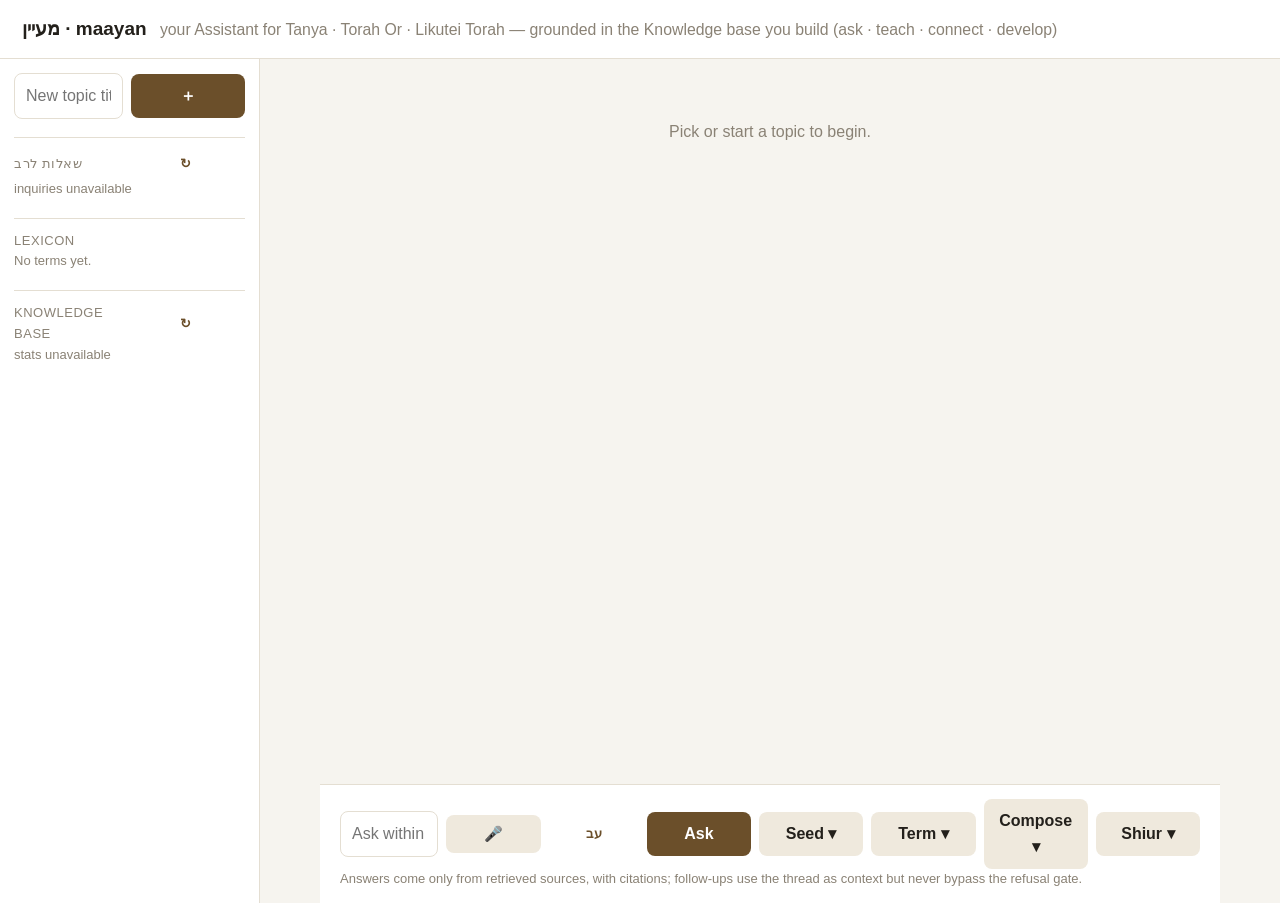
==== maayan/ui/static/index.html @ 5c2d9ee7 "Prompt 36: the margins — a daf apparatus for every source - maayan/graph/apparatus.py: ApparatusServ" ====
<!doctype html>
<html lang="en">
<head>
  <meta charset="utf-8" />
  <meta name="viewport" content="width=device-width, initial-scale=1, viewport-fit=cover" />
  <title>maayan · מעיין</title>
  <link rel="manifest" href="/manifest.webmanifest" />
  <meta name="theme-color" content="#6b4f2a" />
  <link rel="apple-touch-icon" href="/icon-192.png" />
  <meta name="apple-mobile-web-app-capable" content="yes" />
  <meta name="mobile-web-app-capable" content="yes" />
  <meta name="apple-mobile-web-app-title" content="maayan" />
  <style>
    :root { --bg:#f6f4ef; --panel:#fff; --ink:#23201b; --muted:#8a8275;
            --line:#e4ded2; --accent:#6b4f2a; --cited:#b8860b;
            --expert:#2e6b4f; --derived:#3a5a9b; --seed:#8a5a2b; --term:#6b4f8a; --shiur:#b5651d; }
    * { box-sizing:border-box; }
    body { margin:0; background:var(--bg); color:var(--ink);
           font:16px/1.6 -apple-system,Segoe UI,Roboto,Helvetica,Arial,sans-serif; }
    header { padding:14px 22px; border-bottom:1px solid var(--line); background:var(--panel);
             display:flex; align-items:center; gap:12px; }
    h1 { margin:0; font-size:19px; font-weight:650; }
    h1 small { color:var(--muted); font-weight:400; margin-left:8px; }
    .layout { display:flex; height:calc(100vh - 56px); }
    aside { width:260px; border-right:1px solid var(--line); background:var(--panel);
            padding:14px; overflow-y:auto; flex:0 0 auto; }
    main { flex:1; display:flex; flex-direction:column; min-width:0; }
    .turns { flex:1; overflow-y:auto; padding:20px; max-width:900px; width:100%; margin:0 auto; }
    .composer { border-top:1px solid var(--line); background:var(--panel); padding:14px 20px;
                max-width:900px; width:100%; margin:0 auto; }
    textarea, input:not([type=checkbox]), select { font:inherit; width:100%; padding:9px 11px;
            border:1px solid var(--line); border-radius:8px; background:#fff; color:inherit; }
    .row { display:flex; gap:8px; align-items:center; }
    .row > * { flex:1; }
    button { font:inherit; cursor:pointer; padding:9px 15px; border:none; border-radius:8px;
             background:var(--accent); color:#fff; font-weight:600; flex:0 0 auto; }
    button.secondary { background:#efe9dd; color:var(--ink); }
    button.ghost { background:transparent; color:var(--accent); padding:4px 8px; font-size:13px; }
    button:disabled { opacity:.5; cursor:default; }
    .hint { color:var(--muted); font-size:13px; }
    .thread-item { padding:8px 10px; border-radius:8px; cursor:pointer; font-size:14px; }
    .thread-item:hover { background:var(--bg); }
    .thread-item.active { background:#efe9dd; font-weight:600; }
    .turn { border:1px solid var(--line); border-radius:10px; padding:12px 14px; margin:0 0 14px; background:var(--panel); }
    .turn .who { font-size:12px; color:var(--muted); text-transform:uppercase; letter-spacing:.04em; margin-bottom:5px; }
    .turn .body { white-space:pre-wrap; }
    .turn.seed { border-left:4px solid var(--seed); }
    .turn.development { border-left:4px solid var(--derived); }
    .turn.ask { border-left:4px solid var(--accent); }
    .badge { font-size:11px; border-radius:6px; padding:1px 6px; margin-left:6px; border:1px solid; }
    .badge.expert { color:var(--expert); border-color:var(--expert); }
    .badge.derived { color:var(--derived); border-color:var(--derived); }
    .badge.term { color:var(--term); border-color:var(--term); }
    .badge.shiur { color:var(--shiur); border-color:var(--shiur); }
    .badge.proposed { color:var(--seed); border-color:var(--seed); }
    .badge.approved { color:var(--expert); border-color:var(--expert); }
    .badge.rejected { color:#9a3b2f; border-color:#9a3b2f; }
    .src { border:1px solid var(--line); border-radius:8px; padding:8px 10px; margin:6px 0; font-size:14px; }
    .src.expert { border-color:var(--expert); } .src.derived { border-color:var(--derived); }
    .src.term { border-color:var(--term); } .src.shiur { border-color:var(--shiur); }
    .src .ref { font-weight:600; } .src .ref .cited { color:var(--cited); }
    /* The via-line: expansion provenance, visually subordinate to the source it explains. */
    .vialine { font-size:.85em; color:#7a6f5c; margin:2px 0 4px 1.4em; }
    .vialine .ev-derived_bootstrap { color:#b8860b; } /* the one deliberate emotional cue */
    /* Inquiry cards (שאלות לרב): questions to the Rav, never database rows. */
    .inq { border:1px solid var(--line); border-radius:8px; padding:8px 10px; margin:6px 0;
           background:var(--panel); font-size:.92em; }
    /* The margins (Prompt 36): a bottom sheet on narrow screens, a floating
       margin column on wide ones — the reader becomes a daf. */
    .margins-sheet { position:fixed; z-index:60; background:var(--panel);
      border:1px solid var(--line); box-shadow:0 -6px 24px rgba(0,0,0,.15);
      left:0; right:0; bottom:0; max-height:55vh; border-radius:12px 12px 0 0;
      display:flex; flex-direction:column; }
    @media (min-width: 900px) {
      .margins-sheet { left:auto; right:24px; top:70px; bottom:24px; width:340px;
        max-height:none; border-radius:12px; box-shadow:0 6px 24px rgba(0,0,0,.15); }
    }
    .margins-head { display:flex; justify-content:space-between; align-items:center;
      padding:10px 14px; border-bottom:1px solid var(--line); }
    .margins-body { overflow-y:auto; padding:8px 14px; }
    .margin-group { margin-bottom:10px; }
    .margin-head { font-size:.8em; color:var(--muted); text-transform:uppercase;
      letter-spacing:.04em; margin-bottom:4px; }
    .margin-item { margin:4px 0; font-size:.92em; }
    .margin-item .ev-derived_bootstrap { color:#b8860b; }
    .outref { color:var(--muted); }  /* an anchor outside the corpus — real, not walkable */
    .src .ref input.srcpick { margin-right:5px; vertical-align:middle; cursor:pointer; }
    .connect { border:1px dashed var(--expert); border-radius:8px; padding:8px 10px; margin-top:10px; }
    .actions { margin-top:8px; display:flex; gap:8px; }
    .refused { color:#9a3b2f; }
    label.field { display:block; margin:8px 0 3px; font-size:13px; color:var(--muted); }
    .hidden { display:none; }
    .empty { color:var(--muted); text-align:center; margin-top:40px; }

    /* --- mobile chrome (hidden on desktop) --- */
    .menu-btn { display:none; background:transparent; color:var(--ink); font-size:20px;
                padding:4px 8px; border:1px solid var(--line); border-radius:8px; }
    .scrim { display:none; position:fixed; inset:0; background:rgba(0,0,0,.35); z-index:39; }
    .tabbar { display:none; position:fixed; left:0; right:0; bottom:0; z-index:30;
              border-top:1px solid var(--line); background:var(--panel);
              padding-bottom:env(safe-area-inset-bottom); }
    .tabbar button { flex:1; background:transparent; color:var(--muted); font-weight:600;
                     border-radius:0; padding:11px 4px; font-size:13px; }
    .tabbar button.active { color:var(--accent); }
    .toast { position:fixed; left:50%; bottom:74px; transform:translateX(-50%);
             background:var(--ink); color:#fff; padding:10px 16px; border-radius:10px;
             font-size:14px; max-width:88%; text-align:center; z-index:60; opacity:0;
             transition:opacity .2s; pointer-events:none; }
    .toast.show { opacity:.96; }

    /* --- voice dictation mic --- */
    .mic { background:#efe9dd; color:var(--accent); padding:7px 10px; font-size:15px; }
    .mic.recording { background:#9a3b2f; color:#fff; animation:micpulse 1.1s infinite; }
    button.recording { background:#9a3b2f; color:#fff; }
    @keyframes micpulse { 0%,100% { opacity:1; } 50% { opacity:.5; } }
    .field.with-mic { display:flex; justify-content:space-between; align-items:center; }
    #voiceLang { min-width:34px; text-align:center; }

    /* --- highlight-to-act selection menu (Prompt 30) --- */
    .sel-menu { position:fixed; z-index:90; display:flex; gap:2px; padding:3px;
                background:var(--ink); border-radius:9px; box-shadow:0 6px 22px rgba(0,0,0,.3);
                transform:translate(-50%, -100%); }
    .sel-menu.hidden { display:none; }
    .sel-menu button { background:transparent; color:#fff; border:0; padding:7px 10px;
                       font-size:13px; border-radius:6px; cursor:pointer; white-space:nowrap; }
    .sel-menu button:hover { background:rgba(255,255,255,.16); }
    /* --- inbox quick-capture (Prompt 30) --- */
    .inbox-item { border:1px solid var(--line); border-radius:9px; padding:9px 11px; margin-bottom:8px; }
    .inbox-item .meta { display:flex; gap:8px; align-items:center; margin-top:7px; }
    .inbox-item select { flex:1; min-width:0; }
    /* --- reader / library overlays + reading modes (Prompt 29) --- */
    .srcref { cursor:pointer; } .srcref:hover { text-decoration:underline; }
    .overlay { position:fixed; inset:0; background:rgba(0,0,0,.4); z-index:70; display:flex; }
    .reader { background:var(--panel); color:var(--ink); margin:auto; width:min(820px,94vw);
              max-height:92vh; overflow:auto; border-radius:12px; box-shadow:0 12px 48px rgba(0,0,0,.25); }
    .reader-head { position:sticky; top:0; background:var(--panel); border-bottom:1px solid var(--line);
                   padding:11px 16px; display:flex; align-items:center; gap:8px; z-index:1; }
    .reader-head .title { font-weight:650; flex:1; min-width:0; }
    .reader-body { padding:18px 22px;
      font-family:"Frank Ruhl Libre","Frank Ruehl CLM","David Libre",David,"Times New Roman",serif;
      font-size:calc(18px * var(--read-scale,1)); line-height:2; }
    .reader-seg { padding:6px 4px; margin:2px 0; border-radius:6px; }
    .reader-seg.cited { background:rgba(184,134,11,.16); box-shadow:inset 3px 0 0 var(--cited); padding-left:12px; }
    .reader-seg .seg-ref { font-family:-apple-system,Segoe UI,sans-serif; font-size:12px; color:var(--muted); margin-bottom:2px; }
    .lib-body { padding:14px 16px; }
    .lib-item { padding:10px 12px; border:1px solid var(--line); border-radius:8px; margin:6px 0; cursor:pointer; }
    .lib-item:hover { background:var(--bg); }
    body[data-read-mode="sepia"] .reader, body[data-read-mode="sepia"] .reader-head { background:#f4ecd8; color:#43381f; }
    body[data-read-mode="sepia"] .reader-body { color:#43381f; }
    body[data-read-mode="dark"] .reader, body[data-read-mode="dark"] .reader-head { background:#201e1a; color:#e9e3d7; border-color:#3a352d; }
    body[data-read-mode="dark"] .reader-body { color:#e9e3d7; }
    body[data-read-mode="dark"] .reader-seg .seg-ref { color:#a59b88; }

    @media (max-width: 720px) {
      h1 { font-size:17px; } h1 small { display:none; }
      .menu-btn { display:inline-flex; }
      .layout { height:calc(100vh - 56px - 54px); height:calc(100dvh - 56px - 54px); }
      aside { position:fixed; top:56px; bottom:0; left:0; width:84%; max-width:300px; z-index:40;
              transform:translateX(-100%); transition:transform .2s ease;
              box-shadow:2px 0 24px rgba(0,0,0,.18); }
      body.drawer-open aside { transform:translateX(0); }
      body.drawer-open .scrim { display:block; }
      .turns { padding:14px; }
      .composer { padding:12px 14px; }
      .composer .row { flex-wrap:wrap; }
      .composer .row #q { flex:1 1 100%; }
      .tabbar { display:flex; }
    }
  </style>
</head>
<body>
  <header>
    <button class="menu-btn" id="menuBtn" aria-label="Topics & lexicon">☰</button>
    <h1>מעיין · maayan <small>your Assistant for Tanya · Torah Or · Likutei Torah — grounded in the Knowledge base you build (ask · teach · connect · develop)</small></h1>
    <button class="menu-btn" id="inboxBtn" aria-label="Quick-capture inbox" title="Quick-capture inbox" style="margin-inline-start:auto">📥</button>
  </header>
  <div class="layout">
    <aside>
      <div class="row" style="margin-bottom:10px">
        <input id="newTitle" placeholder="New topic title…" dir="auto" />
        <button id="newBtn" title="Start a topic">＋</button>
      </div>
      <div id="threadList"></div>
      <div style="margin-top:18px; border-top:1px solid var(--line); padding-top:12px">
        <div class="row" style="justify-content:space-between; align-items:center">
          <div class="hint" style="text-transform:uppercase; letter-spacing:.04em">שאלות לרב</div>
          <button class="ghost" title="Regenerate the queue" onclick="generateInquiries()">↻</button>
        </div>
        <div id="inquiryPanel" class="hint">…</div>
        <div id="harvestLine" class="hint" style="margin-top:6px"></div>
      </div>
      <div style="margin-top:18px; border-top:1px solid var(--line); padding-top:12px">
        <div class="hint" style="text-transform:uppercase; letter-spacing:.04em">Lexicon</div>
        <div id="termList"></div>
      </div>
      <div style="margin-top:18px; border-top:1px solid var(--line); padding-top:12px">
        <div class="row" style="justify-content:space-between; align-items:center">
          <div class="hint" style="text-transform:uppercase; letter-spacing:.04em">Knowledge base</div>
          <button class="ghost" title="Refresh" onclick="loadStats()">↻</button>
        </div>
        <div id="statsPanel" class="hint">…</div>
      </div>
    </aside>

    <main>
      <div id="turns" class="turns"><div class="empty">Pick or start a topic to begin.</div></div>

      <div class="composer">
        <div id="answerSources"></div>
        <div class="row">
          <input id="q" placeholder="Ask within this topic…  e.g. מהי נפש הבהמית" dir="auto" />
          <button id="micQ" type="button" class="mic" title="Dictate (voice)" aria-label="Dictate">🎤</button>
          <button id="voiceLang" type="button" class="ghost" title="Voice language (tap to switch)">עב</button>
          <button id="askBtn">Ask</button>
          <button id="seedToggle" class="secondary" title="Plant a seed">Seed ▾</button>
          <button id="termToggle" class="secondary" title="Define a term / Holy Name">Term ▾</button>
          <button id="composeToggle" class="secondary" title="Compose a grounded document">Compose ▾</button>
          <button id="shiurToggle" class="secondary" title="Transcribe a shiur recording">Shiur ▾</button>
        </div>
        <div class="hint">Answers come only from retrieved sources, with citations; follow-ups use the thread as context but never bypass the refusal gate.</div>

        <div id="seedBox" class="hidden" style="margin-top:10px; border-top:1px dashed var(--line); padding-top:10px">
          <div class="row">
            <div><label class="field">Author <span class="hint">(required)</span></label><input id="author" placeholder="Your name" /></div>
            <div><label class="field">Kind</label><select id="kind"></select></div>
          </div>
          <label class="field with-mic"><span>Seed knowledge (often from outside the corpus)</span>
            <button id="micSeed" type="button" class="mic" title="Dictate (voice)" aria-label="Dictate">🎤</button>
            <button id="ocrSeed" type="button" class="mic" title="Photograph a page (OCR → review)" aria-label="Photograph page">📷</button></label>
          <textarea id="seedBody" rows="2" dir="auto" placeholder="e.g. אהבה בתענוגים היא גילוי שם ע&quot;ב…"></textarea>
          <label class="field">Directive — what should the model develop? <span class="hint">(kept out of the embedded text)</span></label>
          <input id="directive" dir="auto" placeholder="e.g. find where this is hinted at in Tanya" />
          <div class="actions"><button id="seedBtn">Plant seed</button><span id="seedStatus" class="hint"></span></div>
        </div>

        <div id="termBox" class="hidden" style="margin-top:10px; border-top:1px dashed var(--line); padding-top:10px">
          <div class="hint" style="margin-bottom:6px">Define a Holy Name / technical term as an entity — it becomes a retrievable <span class="badge term">term</span> and is protected from abbreviation expansion. Tip: select text in a source above, then click “Term ▾” to prefill the surface form.</div>
          <div class="row">
            <div><label class="field">Author <span class="hint">(required)</span></label><input id="termAuthor" placeholder="Your name" /></div>
            <div><label class="field">Type</label>
              <select id="termType">
                <option value="concept">concept</option>
                <option value="name">name</option>
                <option value="sefirah">sefirah</option>
                <option value="partzuf">partzuf</option>
                <option value="expansion">expansion</option>
                <option value="other">other</option>
              </select>
            </div>
          </div>
          <label class="field">Surface forms <span class="hint">(comma-separated; gershayim/quote/nikkud-insensitive)</span></label>
          <input id="termSurfaces" dir="auto" placeholder='e.g. ע"ב, עב' />
          <label class="field">Canonical (display form)</label>
          <input id="termCanonical" dir="auto" placeholder='e.g. ע"ב (Name of 72 / Ab)' />
          <label class="field with-mic"><span>Definition <span class="hint">(the knowledge — what gets embedded)</span></span>
            <button id="micTerm" type="button" class="mic" title="Dictate (voice)" aria-label="Dictate">🎤</button>
            <button id="ocrTerm" type="button" class="mic" title="Photograph a page (OCR → review)" aria-label="Photograph page">📷</button></label>
          <textarea id="termDef" rows="2" dir="auto" placeholder='e.g. the Ab expansion of Havayah, gematria 72'></textarea>
          <div class="row">
            <div><label class="field">Related terms <span class="hint">(comma-separated)</span></label><input id="termRelated" dir="auto" placeholder='ס"ג, מ"ה, ב"ן' /></div>
            <div><label class="field">Gematria <span class="hint">(optional)</span></label><input id="termGematria" type="number" placeholder="e.g. 72" /></div>
          </div>
          <label class="field" style="display:flex; align-items:center; gap:6px"><input type="checkbox" id="termSacred" style="width:auto" /> Holy Name (handle with care)</label>
          <div class="actions"><button id="termBtn">Define term</button><span id="termStatus" class="hint"></span></div>
        </div>

        <div id="composeBox" class="hidden" style="margin-top:10px; border-top:1px dashed var(--line); padding-top:10px">
          <div class="hint" style="margin-bottom:6px">Compose a grounded document (a shiur outline first): a brief → an editable outline → a fill that grounds each section or leaves an <b>honest gap</b> where the corpus is silent. Approval never re-ingests prose — promote a section's <i>connection</i> instead.</div>
          <div class="row">
            <div><label class="field">Author <span class="hint">(required)</span></label><input id="composeAuthor" placeholder="Your name" /></div>
            <div><label class="field">Type</label>
              <select id="composeType">
                <option value="shiur_outline">shiur_outline</option>
                <option value="essay">essay</option>
                <option value="digest">digest</option>
                <option value="other">other</option>
              </select>
            </div>
          </div>
          <label class="field">Title</label>
          <input id="composeTitle" dir="auto" placeholder="e.g. בירור הנפש הבהמית" />
          <label class="field">Intent <span class="hint">(what the piece should teach)</span></label>
          <textarea id="composeIntent" rows="2" dir="auto" placeholder="e.g. שיעור המראה כיצד מבררים את הנפש הבהמית, מתניא ומתורה אור"></textarea>
          <div class="actions"><button id="composeBtn">Propose outline</button><span id="composeStatus" class="hint"></span></div>
          <div id="composeDoc"></div>
        </div>

        <div id="shiurBox" class="hidden" style="margin-top:10px; border-top:1px dashed var(--line); padding-top:10px">
          <div class="hint" style="margin-bottom:6px">Transcribe a shiur: record in-app or upload a file. It's stored and transcribed in the background (keep working — the job is polled), then shown for review. Nothing enters the Knowledge base until you approve it (next update).</div>
          <div class="row">
            <button id="shiurRec" type="button" class="secondary" title="Record a shiur">● Record</button>
            <label class="secondary" style="flex:0 0 auto; padding:9px 15px; border-radius:8px; cursor:pointer" title="Upload an audio file">Upload<input id="shiurFile" type="file" accept="audio/*" style="display:none" /></label>
            <span id="shiurStatus" class="hint" style="flex:1"></span>
          </div>
          <div id="shiurTranscript" style="margin-top:8px"></div>
        </div>
      </div>
    </main>
  </div>

  <div class="scrim" id="scrim"></div>
  <div class="toast" id="toast"></div>
  <!-- highlight-to-act: appears over a text selection in a source/answer -->
  <div class="sel-menu hidden" id="selMenu">
    <button type="button" data-act="connect" title="Tick this source to connect">Connect</button>
    <button type="button" data-act="term" title="Define the selection as a term / Holy Name">Define term</button>
    <button type="button" data-act="seed" title="Quote the selection into a seed">Quote → seed</button>
  </div>
  <nav class="tabbar" id="tabbar">
    <button data-tab="ask">Ask</button>
    <button data-tab="threads">Threads</button>
    <button data-tab="capture">Capture</button>
    <button data-tab="library">Library</button>
  </nav>

  <script>
    const $ = (id) => document.getElementById(id);
    const AUTHOR_KEY = 'maayan.author';
    let active = null;      // active thread id
    let lastAnswer = null;  // last answer (sources + session_id) for "Connect these sources"

    const esc = (t) => { const d = document.createElement('div'); d.textContent = t ?? ''; return d.innerHTML; };
    const j = (r) => r.json();
    // The one evidence-badge grammar (UI spec Rule 2) — identical everywhere.
    const EV_GLYPH = {expert:'●', curated:'◆', deterministic:'⚙',
                      derived_approved:'◐', derived_bootstrap:'◌'};

    async function loadKinds() {
      try { const ks = await j(await fetch('/kinds'));
        $('kind').innerHTML = ks.map(k => `<option>${k}</option>`).join('');
      } catch (e) { $('kind').innerHTML = '<option>connection</option>'; }
    }

    async function loadThreads() {
      const ts = await j(await fetch('/threads'));
      $('threadList').innerHTML = ts.length ? ts.map(t =>
        `<div class="thread-item ${t.id === active ? 'active' : ''}" data-id="${t.id}">${esc(t.title)}</div>`
      ).join('') : '<div class="hint">No topics yet.</div>';
      [...document.querySelectorAll('#threadList .thread-item')].forEach(el =>
        el.onclick = () => openThread(el.dataset.id));
    }

    async function loadTerms() {
      try {
        const ts = await j(await fetch('/terms'));
        $('termList').innerHTML = ts.length ? ts.map(t =>
          `<div class="thread-item" title="${esc(t.term_type)} · by ${esc(t.author)}">`
          + `${esc(t.canonical)} <span class="badge term">${esc(t.term_type)}</span></div>`
        ).join('') : '<div class="hint">No terms yet.</div>';
      } catch (e) { $('termList').innerHTML = '<div class="hint">No terms yet.</div>'; }
    }

    // -- שאלות לרב: the inquiry queue (Prompt 37) ---------------------------
    // Cards speak to the Rav in Hebrew; the priority math is printed on each
    // card (an opaque queue would spend his trust along with his time), and
    // dismiss carries the same weight as answer.
    async function loadInquiries() {
      try {
        const data = await j(await fetch('/api/inquiries'));
        const items = data.items || [];
        if (!items.length) {
          $('inquiryPanel').innerHTML = '<div class="hint">אין שאלות פתוחות</div>';
        } else {
          $('inquiryPanel').innerHTML = items.map(it => {
            const parts = Object.entries(it.priority_parts || {})
              .map(([k, v]) => `${k}(${v})`).join(' + ');
            const ask = it.kind === 'refused_question' && it.payload && it.payload.questions
              ? `<button class="ghost" title="נסה שוב בתיבת השאלה"
                    onclick="prefillAsk(${attr(it.payload.questions[0])})">שאל שוב</button>` : '';
            return `<div class="inq" dir="rtl">
              <div style="font-weight:600">？ ${esc(it.title)}</div>
              <div class="hint">${esc(it.detail)}</div>
              <div class="hint" style="font-family:monospace">priority ${it.priority.toFixed(1)} = ${esc(parts)}</div>
              <div class="row" style="margin-top:4px">
                <button class="ghost" onclick="answerInquiry('${it.id}')">ענה ✓</button>
                <button class="ghost" onclick="dismissInquiry('${it.id}')">דחה ✗</button>${ask}
              </div></div>`;
          }).join('');
        }
        const h = Object.entries(data.harvest || {});
        $('harvestLine').textContent = h.length
          ? 'היום נענו → ' + h.map(([k, v]) => `${k}: ${v}`).join(' · ') : '';
      } catch (e) { $('inquiryPanel').innerHTML = '<div class="hint">inquiries unavailable</div>'; }
    }
    async function generateInquiries() {
      try { await fetch('/api/inquiries/generate', { method: 'POST' }); } catch (e) {}
      loadInquiries();
    }
    async function answerInquiry(id) {
      const resolution = (prompt('מה נוצר מהתשובה? (מזהה קשר/מונח/chunk + מילה)', '') || '').trim();
      if (!resolution) return;
      await fetch(`/api/inquiries/${id}/answer`, { method: 'POST',
        headers: { 'Content-Type': 'application/json' }, body: JSON.stringify({ resolution }) });
      loadInquiries();
    }
    async function dismissInquiry(id) {
      await fetch(`/api/inquiries/${id}/dismiss`, { method: 'POST' });
      loadInquiries();
    }
    function prefillAsk(q) { $('q').value = q; $('q').focus(); }
    window.generateInquiries = generateInquiries; window.answerInquiry = answerInquiry;
    window.dismissInquiry = dismissInquiry; window.prefillAsk = prefillAsk;

    async function loadStats() {
      try {
        const s = await j(await fetch('/stats'));
        const bySrc = Object.entries(s.chunks_by_source || {})
          .map(([k, v]) => `${esc(k)} ${v}`).join(' · ') || '—';
        const dev = s.developments_by_status || {};
        $('statsPanel').innerHTML =
          `<div><b>${s.total_chunks}</b> live chunks`
          + (s.qdrant_points != null ? ` · ${s.qdrant_points} indexed` : '') + `</div>`
          + `<div>${bySrc}</div>`
          + `<div>devs: ${(dev.approved||0)} approved · ${(dev.proposed||0)} proposed`
          + ` · ${(dev.retracted||0)} retracted</div>`
          + `<div>${s.retractions} retraction(s) · ${s.threads} thread(s) · ${s.terms} term(s)</div>`;
      } catch (e) { $('statsPanel').innerHTML = '<div class="hint">stats unavailable</div>'; }
    }
    window.loadStats = loadStats;

    async function newTopic(title) {
      const t = await j(await fetch('/threads', { method:'POST', headers:{'Content-Type':'application/json'},
        body: JSON.stringify({ title }) }));
      active = t.id; await loadThreads(); await openThread(t.id); return t.id;
    }

    async function openThread(id) {
      active = id; $('answerSources').innerHTML = '';
      document.body.classList.remove('drawer-open');  // close the mobile drawer on pick
      const d = await j(await fetch('/threads/' + id));
      [...document.querySelectorAll('.thread-item')].forEach(el =>
        el.classList.toggle('active', el.dataset.id === id));
      renderTurns(d.turns);
    }

    function renderTurns(turns) {
      if (!turns.length) { $('turns').innerHTML = '<div class="empty">Ask a question or plant a seed to begin.</div>'; return; }
      $('turns').innerHTML = turns.map(t => {
        let extra = '';
        if (t.turn_type === 'seed' && t.is_seed) {
          if (t.directive) extra += `<div class="hint">directive: ${esc(t.directive)}</div>`;
          extra += `<div class="actions"><button class="ghost" onclick="developSeed('${t.record_id}')">Develop this →</button></div>`;
        }
        if (t.turn_type === 'development') {
          if (t.grounded_in && t.grounded_in.length) extra += `<div class="hint">grounded in: ${esc(t.grounded_in.join(', '))}</div>`;
          if (t.status === 'proposed' && t.grounded)
            extra += `<div class="actions"><button onclick="decide('${t.record_id}','approve')">Approve</button>`
                   + `<button class="secondary" onclick="decide('${t.record_id}','reject')">Reject</button></div>`;
        }
        const statusBadge = t.status ? `<span class="badge ${t.status}">${t.status}</span>` : '';
        return `<div class="turn ${t.turn_type}">
          <div class="who">${t.turn_type} · ${esc(t.author)}${statusBadge}</div>
          <div class="body" dir="auto">${esc(t.text)}</div>${extra}</div>`;
      }).join('');
      $('turns').scrollTop = $('turns').scrollHeight;
    }

    function renderAnswerSources(data) {
      lastAnswer = data;
      const cls = data.grounded ? '' : ' refused';
      const sources = data.sources || [];
      const srcs = sources.map((s, i) => {
        const badge = s.source === 'expert' ? '<span class="badge expert">expert</span>'
                    : s.source === 'derived' ? '<span class="badge derived">derived</span>'
                    : s.source === 'term' ? '<span class="badge term">term</span>'
                    : s.source === 'shiur' ? '<span class="badge shiur">shiur</span>' : '';
        // A cited shiur source can play from its moment in the recording.
        const play = (s.source === 'shiur' && s.audio_id)
          ? `<button class="ghost" title="Play from here"
                onclick="playCitation('${esc(s.audio_id)}', ${s.start_s || 0})">▶ ${fmtTs(s.start_s || 0)}</button>` : '';
        // Only layered knowledge (expert/derived/term/shiur) is retractable; printed text never is.
        const retract = ['expert', 'derived', 'term', 'shiur'].includes(s.source)
          ? `<button class="ghost" style="color:#a33;margin-left:auto"
                title="Retract this layered-knowledge chunk" onclick="retractSource(${i})">Retract ✕</button>` : '';
        // The via-line (graph expansion provenance): WHY this source appeared.
        // Seed hits have no via — the absence is the design.
        const via = s.via ? `<div class="vialine" dir="auto">↳ via ${esc(s.via.rel_type)}
            <span class="ev-${esc(s.via.evidence)}">${EV_GLYPH[s.via.evidence] || '?'}</span>
            (${esc(s.via.author)}) from <span class="srcref"
            onclick='openReader(${attr(s.via.seed_ref)}, ${attr(s.lang)})'>${esc(s.via.seed_ref)}</span></div>` : '';
        // The margins affordance (Prompt 36): the daf's apparatus for this source.
        const margins = `<button class="ghost" title="הגליון — מה ידוע סביב המקור"
            onclick='openMargins(${attr(s.ref)})'>גליון ▸</button>`;
        return `<div class="src ${s.source}">
          <div class="ref"><input type="checkbox" class="srcpick" data-idx="${i}" title="tick to connect">
            <span class="srcref ${s.cited ? 'cited' : ''}" onclick='openReader(${attr(s.ref)}, ${attr(s.lang)})' title="Read in context">${s.cited ? '✦ ' : ''}${esc(s.ref)}</span>${badge}${play}${margins}${retract}</div>
          ${via}<div dir="auto">${esc(s.text)}</div></div>`;
      }).join('');
      // Teach a connection: tick ≥2 sources (e.g. one Tanya + one Likutei Torah) and link them.
      const connect = sources.length >= 2 ? `
        <div class="connect">
          <div class="hint">Teach a connection — tick two or more sources above (e.g. Tanya ↔ Likutei Torah), write the insight, Connect.</div>
          <input id="connectBody" dir="auto" placeholder="Your insight linking the ticked sources…" />
          <div class="row" style="margin-top:6px">
            <input id="connectAuthor" placeholder="Your name (required)" />
            <button onclick="connectSelected()">Connect selected →</button>
          </div>
          <span id="connectStatus" class="hint"></span>
        </div>` : '';
      $('answerSources').innerHTML = `<div class="turn ask"><div class="who">latest answer</div>
        <div class="body${cls}" dir="auto">${esc(data.answer)}</div>${srcs}${connect}</div>`;
      const ca = $('connectAuthor');
      if (ca) ca.value = localStorage.getItem(AUTHOR_KEY) || '';
      const cb = $('connectBody');                       // dictation + OCR on the connection insight
      if (cb) { cb.insertAdjacentElement('afterend', mkOcr(cb)); cb.insertAdjacentElement('afterend', mkMic(cb)); }
    }

    async function connectSelected() {
      const status = $('connectStatus');
      const picks = [...document.querySelectorAll('.srcpick:checked')];
      const refs = picks.map(el => lastAnswer.sources[+el.dataset.idx].ref);
      if (refs.length < 2) { status.textContent = 'Tick at least two sources to connect.'; return; }
      const author = $('connectAuthor').value.trim();
      if (!author) { status.textContent = 'Author is required.'; $('connectAuthor').focus(); return; }
      const body = $('connectBody').value.trim();
      if (!body) { status.textContent = 'Write the insight that links them.'; return; }
      localStorage.setItem(AUTHOR_KEY, author);
      const r = await fetch('/annotate', { method:'POST', headers:{'Content-Type':'application/json'},
        body: JSON.stringify({ session_id: lastAnswer.session_id, author, kind: 'connection', body, linked_refs: refs }) });
      if (r.ok) {
        status.textContent = `Connected ✓ — saved to the Knowledge base (${refs.length} sources linked); it will surface on future questions.`;
        $('connectBody').value = '';
        picks.forEach(el => { el.checked = false; });
      } else { const e = await j(r); status.textContent = 'Error: ' + (e.detail || r.status); }
    }
    window.connectSelected = connectSelected;

    async function retractSource(i) {
      const src = lastAnswer && lastAnswer.sources[i];
      if (!src) return;
      // Author is required + sticky (as Prompt 9); a reason is requested.
      const author = (prompt('Retract “' + src.ref + '”.\nYour name (required):',
        localStorage.getItem(AUTHOR_KEY) || '') || '').trim();
      if (!author) return;
      localStorage.setItem(AUTHOR_KEY, author);
      const reason = (prompt('Why are you retracting it? (e.g. superseded / typo / wrong)', '') || '').trim();
      const r = await fetch('/retract', { method:'POST', headers:{'Content-Type':'application/json'},
        body: JSON.stringify({ target: src.ref, author, reason }) });
      const status = $('connectStatus');
      if (r.ok) {
        if (status) status.textContent = `Retracted ✓ — “${src.ref}” left the corpus (it stays gone across a rebuild).`;
      } else { const e = await j(r); alert('Could not retract: ' + (e.detail || r.status)); }
    }
    window.retractSource = retractSource;

    async function ask() {
      const q = $('q').value.trim(); if (!q) return;
      if (!active) await newTopic(q.slice(0, 48));
      $('askBtn').disabled = true; $('askBtn').textContent = '…';
      try {
        const data = await j(await fetch('/threads/' + active + '/ask',
          { method:'POST', headers:{'Content-Type':'application/json'}, body: JSON.stringify({ question: q }) }));
        $('q').value = '';
        await openThread(active);
        renderAnswerSources(data);
      } finally { $('askBtn').disabled = false; $('askBtn').textContent = 'Ask'; }
    }

    async function plantSeed() {
      const author = $('author').value.trim();
      if (!author) { $('seedStatus').textContent = 'Author is required.'; $('author').focus(); return; }
      const body = $('seedBody').value.trim();
      if (!body) { $('seedStatus').textContent = 'Write the seed knowledge first.'; return; }
      if (!active) await newTopic(body.slice(0, 48));
      localStorage.setItem(AUTHOR_KEY, author);
      const r = await fetch('/threads/' + active + '/seed', { method:'POST', headers:{'Content-Type':'application/json'},
        body: JSON.stringify({ author, kind: $('kind').value, body, directive: $('directive').value.trim() || null }) });
      if (r.ok) { $('seedBody').value = ''; $('directive').value = '';
        $('seedStatus').textContent = 'Seed planted — click “Develop this”.'; await openThread(active);
      } else { const e = await j(r); $('seedStatus').textContent = 'Error: ' + (e.detail || r.status); }
    }

    const splitList = (v) => v.split(',').map(s => s.trim()).filter(Boolean);

    async function defineTerm() {
      const author = $('termAuthor').value.trim();
      if (!author) { $('termStatus').textContent = 'Author is required.'; $('termAuthor').focus(); return; }
      const canonical = $('termCanonical').value.trim();
      const definition = $('termDef').value.trim();
      if (!canonical || !definition) { $('termStatus').textContent = 'Canonical form and definition are required.'; return; }
      localStorage.setItem(AUTHOR_KEY, author);
      const gem = $('termGematria').value.trim();
      const body = {
        canonical, definition, author, term_type: $('termType').value,
        surface_forms: splitList($('termSurfaces').value),
        related_terms: splitList($('termRelated').value),
        gematria: gem ? parseInt(gem, 10) : null, sacred: $('termSacred').checked,
      };
      const r = await fetch('/terms', { method:'POST', headers:{'Content-Type':'application/json'}, body: JSON.stringify(body) });
      if (r.ok) { const t = await j(r);
        $('termStatus').textContent = `Defined “${t.canonical}” — it will now surface in retrieval.`;
        ['termCanonical','termDef','termSurfaces','termRelated','termGematria'].forEach(id => $(id).value = '');
        $('termSacred').checked = false; await loadTerms();
      } else { const e = await j(r); $('termStatus').textContent = 'Error: ' + (e.detail || r.status); }
    }

    async function developSeed(seedId) {
      const r = await fetch('/threads/' + active + '/develop', { method:'POST', headers:{'Content-Type':'application/json'},
        body: JSON.stringify({ seed_id: seedId }) });
      if (r.ok) await openThread(active);
      else { const e = await j(r); alert('Error: ' + (e.detail || r.status)); }
    }

    async function decide(devId, action) {
      const r = await fetch('/developments/' + devId + '/' + action, { method:'POST' });
      if (r.ok) await openThread(active);
      else { const e = await j(r); alert('Error: ' + (e.detail || r.status)); }
    }
    window.developSeed = developSeed; window.decide = decide;

    // -- Compose: brief → outline → fill → review → export ------------------
    let lastComposition = null;

    function renderComposition(c) {
      lastComposition = c;
      const gated = !c.sections.some(s => s.text);  // outline-only (no fills yet)
      const rows = c.sections.map((s, i) => {
        const badge = s.supported
          ? '<span class="badge derived">grounded</span>'
          : (s.text ? '<span class="badge" style="background:#a33;color:#fff">honest gap</span>' : '');
        const cites = s.cited_refs && s.cited_refs.length
          ? `<div class="hint">Cited: ${esc(s.cited_refs.join(', '))}</div>` : '';
        const body = s.text ? `<div dir="auto">${esc(s.text)}</div>` : `<div class="hint">↳ ${esc(s.query)}</div>`;
        const promote = (s.grounded_in && s.grounded_in.length)
          ? `<button class="ghost" onclick="composePromote(${i})" title="Promote this connection into the corpus">Promote connection →</button>` : '';
        return `<div class="src"><div class="ref"><b>${i + 1}. ${esc(s.heading)}</b> ${badge} ${promote}</div>${body}${cites}</div>`;
      }).join('');
      const actions = `<div class="actions" style="margin-top:8px">
        ${gated ? `<button onclick="composeFill()">Fill sections →</button>` : ''}
        <button class="secondary" onclick="composeReview('approve')">Approve</button>
        <button class="secondary" onclick="composeReview('reject')">Reject</button>
        <button class="secondary" onclick="composeExport()">Export ⤓</button>
        <span class="hint">status: ${esc(c.status)} · ${c.supported_sections} grounded · ${c.gap_sections} gap(s)</span>
      </div>`;
      $('composeDoc').innerHTML = rows + actions;
    }

    async function composeOutline() {
      const author = $('composeAuthor').value.trim();
      if (!author) { $('composeStatus').textContent = 'Author is required.'; return; }
      const title = $('composeTitle').value.trim(), intent = $('composeIntent').value.trim();
      if (!title || !intent) { $('composeStatus').textContent = 'Title and intent are required.'; return; }
      localStorage.setItem(AUTHOR_KEY, author);
      $('composeStatus').textContent = 'Proposing outline…';
      const r = await fetch('/compose', { method:'POST', headers:{'Content-Type':'application/json'},
        body: JSON.stringify({ title, intent, author, content_type: $('composeType').value, thread_id: active }) });
      if (r.ok) { $('composeStatus').textContent = 'Outline ready — edit mentally, then Fill.'; renderComposition(await j(r)); }
      else { const e = await j(r); $('composeStatus').textContent = 'Error: ' + (e.detail || r.status); }
    }
    async function composeFill() {
      if (!lastComposition) return;
      $('composeStatus').textContent = 'Filling section by section (refusing where the corpus is silent)…';
      const r = await fetch('/compositions/' + lastComposition.id + '/fill', { method:'POST' });
      if (r.ok) { $('composeStatus').textContent = 'Filled.'; renderComposition(await j(r)); }
      else { const e = await j(r); $('composeStatus').textContent = 'Error: ' + (e.detail || r.status); }
    }
    async function composeReview(action) {
      if (!lastComposition) return;
      const r = await fetch('/compositions/' + lastComposition.id + '/' + action, { method:'POST' });
      if (r.ok) renderComposition(await j(r));
    }
    async function composeExport() {
      if (!lastComposition) return;
      const r = await fetch('/compositions/' + lastComposition.id + '/export');
      if (!r.ok) return;
      const md = (await j(r)).markdown;
      const blob = new Blob([md], { type: 'text/markdown' });
      const a = document.createElement('a'); a.href = URL.createObjectURL(blob);
      a.download = 'composition.md'; a.click();
    }
    async function composePromote(i) {
      if (!lastComposition) return;
      const author = ($('composeAuthor').value || localStorage.getItem(AUTHOR_KEY) || '').trim();
      if (!author) { alert('Author is required.'); return; }
      const insight = (prompt('Your insight linking this section’s sources:', '') || '').trim();
      if (!insight) return;
      const r = await fetch('/compositions/' + lastComposition.id + '/promote', { method:'POST',
        headers:{'Content-Type':'application/json'}, body: JSON.stringify({ section_index: i, author, insight }) });
      if (r.ok) { $('composeStatus').textContent = 'Connection promoted to the corpus ✓'; loadStats(); }
      else { const e = await j(r); alert('Could not promote: ' + (e.detail || r.status)); }
    }
    window.composeFill = composeFill; window.composeReview = composeReview;
    window.composeExport = composeExport; window.composePromote = composePromote;

    $('askBtn').onclick = ask;
    $('q').addEventListener('keydown', e => { if (e.key === 'Enter') ask(); });
    $('newBtn').onclick = () => { const t = $('newTitle').value.trim(); if (t) { $('newTitle').value=''; newTopic(t); } };
    $('seedToggle').onclick = () => $('seedBox').classList.toggle('hidden');
    $('seedBtn').onclick = plantSeed;
    $('termBtn').onclick = defineTerm;
    $('termToggle').onclick = () => {
      // Pre-fill surface forms from any text selected in a source/answer above.
      const sel = (window.getSelection && window.getSelection().toString().trim()) || '';
      if (sel) {
        if (!$('termSurfaces').value) $('termSurfaces').value = sel;
        if (!$('termCanonical').value) $('termCanonical').value = sel;
      }
      $('termBox').classList.toggle('hidden');
    };
    $('composeToggle').onclick = () => $('composeBox').classList.toggle('hidden');
    $('composeBtn').onclick = composeOutline;
    const savedAuthor = localStorage.getItem(AUTHOR_KEY) || '';
    $('author').value = savedAuthor; $('termAuthor').value = savedAuthor;
    $('composeAuthor').value = savedAuthor;
    loadKinds(); loadThreads(); loadTerms(); loadStats(); loadInquiries();

    // -- PWA: register the service worker (no-op where unsupported) ----------
    if ('serviceWorker' in navigator) {
      window.addEventListener('load', () =>
        navigator.serviceWorker.register('/sw.js').catch(() => {}));
    }

    // -- mobile chrome: slide-over drawer + bottom tab bar ------------------
    let toastTimer = null;
    function toast(msg) {
      const t = $('toast'); t.textContent = msg; t.classList.add('show');
      clearTimeout(toastTimer); toastTimer = setTimeout(() => t.classList.remove('show'), 2600);
    }
    window.toast = toast;
    const closeDrawer = () => document.body.classList.remove('drawer-open');
    $('menuBtn').onclick = () => document.body.classList.toggle('drawer-open');
    $('scrim').onclick = closeDrawer;
    [...document.querySelectorAll('#tabbar button')].forEach(btn => btn.onclick = () => {
      const tab = btn.dataset.tab;
      if (tab === 'threads') { document.body.classList.toggle('drawer-open'); return; }
      closeDrawer();
      if (tab === 'ask') {
        $('q').scrollIntoView({ block: 'center' }); $('q').focus();
      } else if (tab === 'capture') {
        $('seedBox').classList.remove('hidden');
        $('seedBox').scrollIntoView({ block: 'center', behavior: 'smooth' });
      } else if (tab === 'library') {
        openLibrary();
      }
    });

    // -- Voice dictation: Web Speech where available, MediaRecorder fallback --
    // Typing nikkud/gershayim on a phone is the adoption blocker; speak instead.
    const SpeechRec = window.SpeechRecognition || window.webkitSpeechRecognition;
    const VOICE_LANG_KEY = 'maayan.voicelang';
    const voiceLang = () => localStorage.getItem(VOICE_LANG_KEY) || 'he-IL';

    function setupMic(btn, target) {
      if (!btn || !target) return;
      if (SpeechRec) {
        // continuous + auto-restart: keep dictating through pauses until the user taps
        // the mic again. Web Speech (Chrome esp.) ends a session on the first silence,
        // which is why the old continuous=false captured only the first phrase. onend
        // restarts the session; finalized text is committed so a restart never loses it.
        let rec = null, listening = false, stopping = false, committed = '';
        const startSession = () => {
          rec = new SpeechRec();
          rec.lang = voiceLang(); rec.interimResults = true; rec.continuous = true;
          rec.onresult = (e) => {
            let interim = '';
            for (let i = e.resultIndex; i < e.results.length; i++) {
              const r = e.results[i];
              if (r.isFinal) committed += r[0].transcript; else interim += r[0].transcript;
            }
            target.value = committed + interim;
          };
          rec.onerror = (ev) => {  // permission errors are fatal; silence ('no-speech') is not
            if (ev.error === 'not-allowed' || ev.error === 'service-not-allowed') stopping = true;
          };
          rec.onend = () => {
            if (listening && !stopping) { try { rec.start(); return; } catch (_) { /* fall through */ } }
            listening = false; stopping = false; btn.classList.remove('recording'); target.focus();
          };
          rec.start();
        };
        btn.onclick = () => {
          if (listening) { stopping = true; if (rec) rec.stop(); return; }  // tap again = stop
          committed = target.value ? target.value + ' ' : '';
          listening = true; stopping = false; btn.classList.add('recording');
          startSession();
        };
      } else {
        setupServerMic(btn, target);  // graceful fallback (no Web Speech, e.g. iOS Safari)
      }
    }

    function setupServerMic(btn, target) {
      let recorder = null, chunks = [], recording = false;
      btn.onclick = async () => {
        if (recording) { if (recorder) recorder.stop(); return; }
        if (!navigator.mediaDevices || !window.MediaRecorder) {
          toast('Voice typing needs a newer browser — server transcription arrives in Prompt 26.');
          return;
        }
        try {
          const stream = await navigator.mediaDevices.getUserMedia({ audio: true });
          recorder = new MediaRecorder(stream); chunks = [];
          recorder.ondataavailable = (e) => { if (e.data.size) chunks.push(e.data); };
          recorder.onstop = () => {
            stream.getTracks().forEach(t => t.stop());
            recording = false; btn.classList.remove('recording');
            uploadForTranscription(new Blob(chunks, { type: recorder.mimeType || 'audio/webm' }), target);
          };
          recording = true; btn.classList.add('recording'); recorder.start();
        } catch (err) { toast('Microphone permission is needed for voice input.'); }
      };
    }

    // Server transcription for the dictation fallback: upload → job → fill the field.
    async function uploadForTranscription(blob, target) {
      toast('Transcribing…');
      const tr = await transcribeBlob(blob, 'dictation.webm');
      if (!tr) { toast('Transcription failed.'); return; }
      const text = tr.segments.map(s => (s.edited_text != null ? s.edited_text : s.text)).join(' ');
      target.value = (target.value ? target.value + ' ' : '') + text;
      target.focus();
    }

    function mkMic(target) {  // build + wire a mic button for a dynamically-rendered field
      const b = document.createElement('button');
      b.type = 'button'; b.className = 'mic'; b.textContent = '🎤';
      b.title = 'Dictate (voice)'; b.setAttribute('aria-label', 'Dictate');
      setupMic(b, target); return b;
    }

    function updateVoiceLangBtn() {
      const el = $('voiceLang'); if (!el) return;
      el.textContent = voiceLang() === 'he-IL' ? 'עב' : 'EN';
      el.title = 'Voice language: ' + voiceLang() + ' — tap to switch';
    }
    if ($('voiceLang')) $('voiceLang').onclick = () => {
      localStorage.setItem(VOICE_LANG_KEY, voiceLang() === 'he-IL' ? 'en-US' : 'he-IL');
      updateVoiceLangBtn();
    };
    updateVoiceLangBtn();
    setupMic($('micQ'), $('q'));
    setupMic($('micSeed'), $('seedBody'));
    setupMic($('micTerm'), $('termDef'));

    // -- Shiur transcription: upload/record → poll the job → show transcript --
    const fmtTs = (sec) => { sec = Math.floor(sec || 0);
      return String(Math.floor(sec / 60)).padStart(2, '0') + ':' + String(sec % 60).padStart(2, '0'); };

    async function transcribeBlob(blob, filename, onStatus) {
      const fd = new FormData();
      fd.append('file', blob, filename || 'recording.webm');
      let r = await fetch('/api/audio', { method: 'POST', body: fd });
      if (!r.ok) { if (onStatus) onStatus({ status: 'error', error: 'upload failed' }); return null; }
      const asset = await j(r);
      r = await fetch('/api/audio/' + asset.id + '/transcribe', { method: 'POST' });
      if (!r.ok) { if (onStatus) onStatus({ status: 'error', error: 'could not start' }); return null; }
      let job = await j(r);
      while (job.status === 'queued' || job.status === 'running') {
        if (onStatus) onStatus(job);
        await new Promise(res => setTimeout(res, 700));   // browser-side poll; no server-side wait
        job = await j(await fetch('/api/jobs/' + job.id));
      }
      if (onStatus) onStatus(job);
      if (job.status !== 'done' || !job.transcript_id) return null;
      return await j(await fetch('/api/transcripts/' + job.transcript_id));
    }
    window.transcribeBlob = transcribeBlob;

    let currentTr = null;   // the transcript under review (with lexicon suggestions)

    function renderTranscript(tr) {
      const box = $('shiurTranscript');
      if (!tr) { box.innerHTML = '<div class="hint refused">Transcription failed.</div>'; return; }
      currentTr = tr;
      const audio = tr.audio_id
        ? `<audio id="shiurAudio" controls preload="none" src="/api/audio/${esc(tr.audio_id)}/file" style="width:100%; margin-bottom:8px"></audio>`
        : '';
      const reviewed = tr.status === 'reviewed';
      const rows = tr.segments.map((s, i) => {
        const text = (s.edited_text != null ? s.edited_text : s.text);
        const chips = (s.suggestions || []).map((sg, k) =>
          `<button class="ghost" title="Use the lexicon form" onclick="acceptSuggestion(${i},${k})">`
          + `${esc(sg.surface)} → ${esc(sg.canonical)}</button>`).join(' ');
        return `<div class="src">
          <div class="ref">
            <button class="ghost" onclick="seekAudio(${s.start_s})" title="Play from here">▶ ${fmtTs(s.start_s)}</button>
            <span class="hint">–${fmtTs(s.end_s)}</span>
          </div>
          <textarea id="seg-${i}" rows="2" dir="auto" onchange="saveSegment(${i})">${esc(text)}</textarea>
          <div class="row" style="margin-top:4px">
            <input id="spk-${i}" placeholder="speaker (optional)" value="${esc(s.speaker || '')}" onchange="saveSegment(${i})" />
            <button class="ghost" onclick="defineTermFromSegment()" title="Define selected text as a term">Define term</button>
          </div>
          ${chips ? `<div style="margin-top:4px">${chips}</div>` : ''}
        </div>`;
      }).join('');
      const approved = tr.status === 'approved';
      const footer = `<div class="actions" style="margin-top:8px">
        <button onclick="markReviewed()" ${reviewed || approved ? 'disabled' : ''}>${reviewed || approved ? 'Reviewed ✓' : 'Mark reviewed'}</button>
        <button onclick="approveTranscript()" ${reviewed ? '' : 'disabled'} title="Add to the Knowledge base as a shiur source">Approve → corpus</button>
        <button class="secondary" onclick="rejectTranscript()" ${approved ? 'disabled' : ''}>Reject</button>
        <span class="hint">status: ${esc(tr.status)}</span>
      </div>`;
      box.innerHTML = `<div class="hint">Transcript (${esc(tr.lang)} · ${esc(tr.backend)}) — edit text, accept lexicon fixes, then mark reviewed.</div>`
        + audio + rows + footer;
    }

    function seekAudio(t) { const a = $('shiurAudio'); if (a) { a.currentTime = t || 0; a.play().catch(() => {}); } }
    async function saveSegment(idx, rerender) {
      if (!currentTr) return;
      const r = await fetch('/api/transcripts/' + currentTr.id + '/segments/' + idx, {
        method: 'PATCH', headers: { 'Content-Type': 'application/json' },
        body: JSON.stringify({ edited_text: $('seg-' + idx).value, speaker: $('spk-' + idx).value || null }) });
      if (!r.ok) { toast('Could not save segment.'); return; }
      currentTr = await j(r);
      if (rerender) renderTranscript(currentTr);   // reflect revalidated suggestions
    }
    function acceptSuggestion(i, k) {
      const seg = currentTr && currentTr.segments[i];
      const sg = seg && seg.suggestions && seg.suggestions[k];
      if (!sg) return;
      const ta = $('seg-' + i);
      ta.value = ta.value.replace(sg.surface, sg.canonical);
      saveSegment(i, true);
    }
    function defineTermFromSegment() {
      const sel = (window.getSelection && window.getSelection().toString().trim()) || '';
      if (sel) { if (!$('termSurfaces').value) $('termSurfaces').value = sel;
        if (!$('termCanonical').value) $('termCanonical').value = sel; }
      $('termBox').classList.remove('hidden');
      $('termBox').scrollIntoView({ block: 'center', behavior: 'smooth' });
    }
    async function markReviewed() {
      if (!currentTr) return;
      const r = await fetch('/api/transcripts/' + currentTr.id + '/review', { method: 'POST' });
      if (r.ok) { renderTranscript(await j(r)); toast('Marked reviewed ✓'); }
      else toast('Could not mark reviewed.');
    }
    async function approveTranscript() {
      if (!currentTr) return;
      const author = localStorage.getItem(AUTHOR_KEY) || '';
      if (!author) { toast('Set your name (author) first — e.g. in the Seed panel.'); return; }
      const r = await fetch('/api/transcripts/' + currentTr.id + '/approve', {
        method: 'POST', headers: { 'Content-Type': 'application/json' },
        body: JSON.stringify({ author }) });
      if (r.ok) {
        const d = await j(r);
        toast('Approved ✓ — added ' + d.chunk_count + ' shiur chunk(s) to the Knowledge base.');
        currentTr = { ...currentTr, status: 'approved' }; renderTranscript(currentTr); loadStats();
      } else { const e = await j(r); toast('Could not approve: ' + (e.detail || r.status)); }
    }
    async function rejectTranscript() {
      if (!currentTr) return;
      const r = await fetch('/api/transcripts/' + currentTr.id + '/reject', { method: 'POST' });
      if (r.ok) { renderTranscript(await j(r)); toast('Rejected.'); }
      else toast('Could not reject.');
    }
    function playCitation(audioId, startS) {
      let a = $('citeAudio');
      if (!a) { a = document.createElement('audio'); a.id = 'citeAudio'; a.style.display = 'none'; document.body.appendChild(a); }
      const src = '/api/audio/' + audioId + '/file';
      if (a.getAttribute('src') !== src) { a.setAttribute('src', src); a.load(); }
      const go = () => { a.currentTime = startS || 0; a.play().catch(() => {}); };
      if (a.readyState >= 1) go(); else a.addEventListener('loadedmetadata', go, { once: true });
    }
    window.seekAudio = seekAudio; window.saveSegment = saveSegment;
    window.acceptSuggestion = acceptSuggestion; window.defineTermFromSegment = defineTermFromSegment;
    window.markReviewed = markReviewed; window.approveTranscript = approveTranscript;
    window.rejectTranscript = rejectTranscript; window.playCitation = playCitation;

    function shiurStatus(job) {
      const m = { queued: 'Queued…', running: 'Transcribing…', done: 'Done ✓',
        error: 'Error: ' + (job.error || 'failed') };
      $('shiurStatus').textContent = m[job.status] || job.status;
    }

    async function handleShiurBlob(blob, filename) {
      $('shiurTranscript').innerHTML = '';
      renderTranscript(await transcribeBlob(blob, filename, shiurStatus));
    }

    let shiurRecorder = null, shiurChunks = [], shiurRecording = false;
    if ($('shiurRec')) $('shiurRec').onclick = async () => {
      if (shiurRecording) { if (shiurRecorder) shiurRecorder.stop(); return; }
      if (!navigator.mediaDevices || !window.MediaRecorder) { toast('Recording needs a newer browser.'); return; }
      try {
        const stream = await navigator.mediaDevices.getUserMedia({ audio: true });
        shiurRecorder = new MediaRecorder(stream); shiurChunks = [];
        shiurRecorder.ondataavailable = (e) => { if (e.data.size) shiurChunks.push(e.data); };
        shiurRecorder.onstop = () => {
          stream.getTracks().forEach(t => t.stop());
          shiurRecording = false;
          $('shiurRec').textContent = '● Record'; $('shiurRec').classList.remove('recording');
          handleShiurBlob(new Blob(shiurChunks, { type: shiurRecorder.mimeType || 'audio/webm' }), 'shiur.webm');
        };
        shiurRecording = true;
        $('shiurRec').textContent = '■ Stop'; $('shiurRec').classList.add('recording');
        shiurRecorder.start();
      } catch (e) { toast('Microphone permission is needed to record.'); }
    };
    if ($('shiurFile')) $('shiurFile').onchange = (e) => {
      const f = e.target.files && e.target.files[0]; if (f) handleShiurBlob(f, f.name);
    };
    if ($('shiurToggle')) $('shiurToggle').onclick = () => $('shiurBox').classList.toggle('hidden');

    // -- Reading experience: modes + source-in-context + sefer browser ------
    const READ_MODE_KEY = 'maayan.readmode', READ_SCALE_KEY = 'maayan.readscale';
    const READ_MODES = ['light', 'sepia', 'dark'];
    const attr = (x) => JSON.stringify(x).replace(/'/g, '&#39;');  // safe in single-quoted attrs
    function applyReading() {
      document.body.setAttribute('data-read-mode', localStorage.getItem(READ_MODE_KEY) || 'light');
      document.documentElement.style.setProperty('--read-scale', localStorage.getItem(READ_SCALE_KEY) || '1');
    }
    function cycleReadMode() {
      const cur = localStorage.getItem(READ_MODE_KEY) || 'light';
      localStorage.setItem(READ_MODE_KEY, READ_MODES[(READ_MODES.indexOf(cur) + 1) % READ_MODES.length]);
      applyReading();
    }
    function bumpReadScale(d) {
      let s = parseFloat(localStorage.getItem(READ_SCALE_KEY) || '1') + d;
      s = Math.max(0.8, Math.min(1.8, s));
      localStorage.setItem(READ_SCALE_KEY, s.toFixed(2)); applyReading();
    }
    applyReading();

    function closeOverlay() { const o = $('overlay'); if (o) o.remove(); }
    function mkOverlay(inner) {
      closeOverlay();
      const o = document.createElement('div'); o.className = 'overlay'; o.id = 'overlay';
      o.innerHTML = '<div class="reader">' + inner + '</div>';
      o.addEventListener('click', (e) => { if (e.target === o) closeOverlay(); });
      document.body.appendChild(o);
    }

    async function openReader(ref, lang) {
      let data;
      const q = '/api/source?ref=' + encodeURIComponent(ref) + (lang ? '&lang=' + encodeURIComponent(lang) : '');
      try { data = await j(await fetch(q)); }
      catch (e) { toast('Could not open source.'); return; }
      if (!data || !data.chunks) { toast('Source not found.'); return; }
      const segs = data.chunks.map(c =>
        `<div class="reader-seg ${c.cited ? 'cited' : ''}"${c.ref === ref ? ' id="citedSeg"' : ''}>
           <div class="seg-ref">${esc(c.ref)}</div><div dir="auto">${esc(c.text)}</div></div>`).join('');
      mkOverlay(
        `<div class="reader-head">
           <span class="title" dir="auto">${esc(data.label)} <span class="hint">${esc(data.book)}</span></span>
           <button class="ghost" onclick='openMargins(${attr(ref)})' title="הגליון — מה ידוע סביב המקור">גליון ▸</button>
           <button class="ghost" onclick="cycleReadMode()" title="Light / sepia / dark">◑</button>
           <button class="ghost" onclick="bumpReadScale(-0.1)" title="Smaller">A−</button>
           <button class="ghost" onclick="bumpReadScale(0.1)" title="Larger">A+</button>
           <button class="ghost" onclick="closeOverlay()" title="Close">✕</button>
         </div><div class="reader-body">${segs}</div>`);
      const c = $('citedSeg'); if (c) c.scrollIntoView({ block: 'center' });
    }

    // -- the margins (Prompt 36): the apparatus as a bottom sheet ---------------
    // Groups render in the service's fixed order; every item is a click-through
    // (study is walking); an empty apparatus is a statement, not an error.
    async function openMargins(ref) {
      let a;
      try { a = await j(await fetch('/api/apparatus?ref=' + encodeURIComponent(ref))); }
      catch (e) { toast('Margins unavailable.'); return; }
      const relGroups = (a.relation_groups || []).map(g => {
        const rows = g.items.map(it => {
          const glyph = EV_GLYPH[it.relation.evidence] || '?';
          const cls = it.in_corpus ? 'srcref' : 'outref';
          const click = it.in_corpus ? ` onclick='closeMargins(); openReader(${attr(it.far_label)})'` : '';
          const snip = it.far_snippet ? `<div class="hint" dir="auto">${esc(it.far_snippet)}</div>` : '';
          return `<div class="margin-item">
            <span class="ev-${esc(it.relation.evidence)}">${glyph}</span>
            <span class="${cls}"${click} dir="auto">${esc(it.far_label)}</span>
            <span class="hint">(${esc(it.relation.author)})</span>${snip}</div>`;
        }).join('');
        return `<div class="margin-group"><div class="margin-head">${esc(g.rel_type)}</div>${rows}</div>`;
      }).join('');
      const terms = (a.terms || []).length
        ? `<div class="margin-group"><div class="margin-head">מונחים</div><div class="margin-item" dir="auto">`
          + a.terms.map(t => esc(t.canonical)).join(' · ') + `</div></div>` : '';
      const layer = (a.expert_layer || []).length
        ? `<div class="margin-group"><div class="margin-head">שכבת הרב</div>`
          + a.expert_layer.map(x => `<div class="margin-item" dir="auto">● <span class="srcref"
              onclick='closeMargins(); openReader(${attr(x.ref)})'>${esc(x.snippet)}</span>
              <span class="hint">(${esc(x.author || x.source)}${x.kind ? ', ' + esc(x.kind) : ''})</span></div>`).join('')
          + `</div>` : '';
      const devs = (a.developments || []).length
        ? `<div class="margin-group"><div class="margin-head">פיתוחים</div>`
          + a.developments.map(d => `<div class="margin-item" dir="auto">◐ ${esc(d.snippet)}
              <span class="hint">(${esc(d.author)})</span></div>`).join('') + `</div>` : '';
      const body = (a.total === 0)
        ? '<div class="hint" dir="rtl" style="padding:12px">הגליון עדיין ריק</div>'
        : relGroups + terms + layer + devs;
      closeMargins();
      const sheet = document.createElement('div');
      sheet.className = 'margins-sheet'; sheet.id = 'marginsSheet';
      sheet.innerHTML = `<div class="margins-head" dir="rtl">
          <span style="font-weight:650" dir="auto">גליון · ${a.total} — ${esc(a.ref)}</span>
          <button class="ghost" onclick="closeMargins()" title="Close">✕</button></div>
        <div class="margins-body" dir="rtl">${body}</div>`;
      document.body.appendChild(sheet);
    }
    function closeMargins() { const el = $('marginsSheet'); if (el) el.remove(); }
    window.openMargins = openMargins; window.closeMargins = closeMargins;

    async function openLibrary() {
      document.body.classList.remove('drawer-open');
      let lib;
      try { lib = await j(await fetch('/api/library')); } catch (e) { toast('Library unavailable.'); return; }
      const items = (lib.entries || []).map(e =>
        `<div class="lib-item" onclick='openBook(${attr(e.book)})'>
           <b dir="auto">${esc(e.book)}</b> <span class="badge ${esc(e.source)}">${esc(e.source)}</span>
           <span class="hint">· ${e.count}</span></div>`).join('') || '<div class="hint">Nothing indexed yet.</div>';
      mkOverlay(`<div class="reader-head"><span class="title">Library</span>
         <button class="ghost" onclick="closeOverlay()" title="Close">✕</button></div>
         <div class="lib-body">${items}</div>`);
    }
    async function openBook(book) {
      let data;
      try { data = await j(await fetch('/api/library/sections?book=' + encodeURIComponent(book))); }
      catch (e) { toast('Could not open book.'); return; }
      const items = (data.sections || []).map(s =>
        `<div class="lib-item" dir="auto" onclick='openReader(${attr(s.ref)}, ${attr(s.lang)})'>${esc(s.label)}</div>`).join('')
        || '<div class="hint">No sections.</div>';
      mkOverlay(`<div class="reader-head">
           <button class="ghost" onclick="openLibrary()" title="Back">←</button>
           <span class="title" dir="auto">${esc(book)}</span>
           <button class="ghost" onclick="closeOverlay()" title="Close">✕</button></div>
         <div class="lib-body">${items}</div>`);
    }
    window.openReader = openReader; window.openLibrary = openLibrary; window.openBook = openBook;
    window.cycleReadMode = cycleReadMode; window.bumpReadScale = bumpReadScale; window.closeOverlay = closeOverlay;

    // == Prompt 30: beyond typing — OCR + highlight-to-act + quick-capture inbox ==

    // -- OCR capture: photograph a page → text → review field (never auto-ingested) --
    async function ocrToField(file, target) {
      if (!file || !target) return;
      toast('Reading page…');
      let r;
      const fd = new FormData(); fd.append('file', file, file.name || 'page.jpg');
      try { r = await fetch('/api/ocr', { method: 'POST', body: fd }); }
      catch (e) { toast('OCR request failed.'); return; }
      if (!r.ok) { toast(r.status === 503 ? 'OCR is off — set OCR_BACKEND to enable it.' : 'OCR failed.'); return; }
      const text = ((await j(r)).text || '').trim();
      if (!text) { toast('No text found in the image.'); return; }
      target.value = (target.value ? target.value.trimEnd() + '\n' : '') + text;
      target.focus();
      toast('OCR text added — review before saving.');
    }
    function setupOcr(btn, target) {
      if (!btn || !target) return;
      const input = document.createElement('input');
      input.type = 'file'; input.accept = 'image/*'; input.setAttribute('capture', 'environment');
      input.style.display = 'none';
      input.addEventListener('change', () => {
        const f = input.files && input.files[0]; if (f) ocrToField(f, target); input.value = '';
      });
      document.body.appendChild(input);
      btn.addEventListener('click', () => input.click());
    }
    function mkOcr(target) {  // build + wire an OCR button for a dynamically-rendered field
      const b = document.createElement('button');
      b.type = 'button'; b.className = 'mic'; b.textContent = '📷';
      b.title = 'Photograph a page (OCR → review)'; b.setAttribute('aria-label', 'Photograph page');
      setupOcr(b, target); return b;
    }
    window.mkOcr = mkOcr;
    setupOcr($('ocrSeed'), $('seedBody'));
    setupOcr($('ocrTerm'), $('termDef'));

    // -- Highlight-to-act: select text in a source/answer → Connect / Define / Seed --
    // Wires the EXISTING flows (tick-to-connect, term prefill, seed body); no new endpoints.
    const selMenu = $('selMenu');
    let selInfo = null;  // { text, srcEl } captured when the menu is shown (survives selection loss)
    function hideSelMenu() { if (selMenu) selMenu.classList.add('hidden'); selInfo = null; }
    function actionableSelection() {
      const sel = window.getSelection && window.getSelection();
      if (!sel || sel.isCollapsed || sel.rangeCount === 0) return null;
      const text = sel.toString().trim();
      if (text.length < 2) return null;
      const node = sel.anchorNode;
      const host = node && (node.nodeType === 1 ? node : node.parentElement);
      // Only over a source/answer or the reader body — not our own inputs or this menu.
      if (!host || !host.closest || !host.closest('#answerSources, .reader-body')) return null;
      return { text, rect: sel.getRangeAt(0).getBoundingClientRect(), srcEl: host.closest('.src') };
    }
    function maybeShowSelMenu() {
      if (!selMenu) return;
      const info = actionableSelection();
      if (!info) { hideSelMenu(); return; }
      selInfo = info;
      selMenu.style.left = Math.round(info.rect.left + info.rect.width / 2) + 'px';
      selMenu.style.top = Math.round(info.rect.top - 8) + 'px';
      selMenu.classList.remove('hidden');
    }
    document.addEventListener('mouseup', () => setTimeout(maybeShowSelMenu, 0));
    document.addEventListener('touchend', () => setTimeout(maybeShowSelMenu, 0));
    document.addEventListener('scroll', hideSelMenu, true);
    if (selMenu) [...selMenu.querySelectorAll('button')].forEach(b => b.addEventListener('click', () => {
      const act = b.dataset.act, info = selInfo;
      if (!info) return;
      if (act === 'term') {                       // → existing Term flow (POST /terms)
        if (!$('termSurfaces').value) $('termSurfaces').value = info.text;
        if (!$('termCanonical').value) $('termCanonical').value = info.text;
        $('termBox').classList.remove('hidden');
        $('termBox').scrollIntoView({ block: 'center', behavior: 'smooth' });
      } else if (act === 'seed') {                // → existing Seed flow (POST /threads/{id}/seed)
        const t = $('seedBody'); t.value = (t.value ? t.value.trimEnd() + '\n' : '') + info.text;
        $('seedBox').classList.remove('hidden');
        $('seedBox').scrollIntoView({ block: 'center', behavior: 'smooth' }); t.focus();
      } else if (act === 'connect') {             // → existing Connect flow (POST /annotate)
        if (info.srcEl) { const cb = info.srcEl.querySelector('.srcpick'); if (cb) cb.checked = true; }
        const body = $('connectBody');
        if (body) { body.scrollIntoView({ block: 'center', behavior: 'smooth' }); body.focus();
          toast('Source ticked — tick one more and write the insight, then Connect.'); }
        else { toast('Ask a question first to connect its sources.'); }
      }
      hideSelMenu();
      if (window.getSelection) window.getSelection().removeAllRanges();
    }));

    // -- Quick-capture inbox: park a thought → triage into a thread later -----------
    async function openInbox() {
      document.body.classList.remove('drawer-open');
      let items = [];
      try { items = await j(await fetch('/api/inbox')); } catch (e) { /* 503 when off */ }
      let threadOpts = '';
      try {
        const ts = await j(await fetch('/threads'));
        threadOpts = (ts || []).map(t => `<option value="${esc(t.id)}">${esc(t.title)}</option>`).join('');
      } catch (e) { /* threads optional */ }
      const author = localStorage.getItem(AUTHOR_KEY) || '';
      const list = (items || []).map(it => `
        <div class="inbox-item" data-id="${esc(it.id)}">
          <div dir="auto">${esc(it.text)}</div>
          <div class="meta">
            <span class="hint">${esc(it.author)}</span>
            <select class="moveThread"><option value="">move to thread…</option>${threadOpts}</select>
            <button class="ghost" data-move="${esc(it.id)}">Move →</button>
          </div>
        </div>`).join('') || '<div class="hint">Inbox empty — capture a thought above.</div>';
      mkOverlay(`<div class="reader-head"><span class="title">📥 Quick-capture inbox</span>
           <button class="ghost" onclick="closeOverlay()" title="Close">✕</button></div>
         <div class="reader-body">
           <div class="inbox-item">
             <label class="field with-mic"><span>Capture a thought</span>
               <button id="micInbox" type="button" class="mic" title="Dictate">🎤</button></label>
             <textarea id="inboxText" rows="2" dir="auto" placeholder="A fleeting idea — triage into a thread later…"></textarea>
             <div class="meta">
               <input id="inboxAuthor" placeholder="Your name (required)" value="${esc(author)}" />
               <button id="inboxSaveBtn">Capture</button><span id="inboxStatus" class="hint"></span>
             </div>
           </div>
           ${list}
         </div>`);
      setupMic($('micInbox'), $('inboxText'));   // dictation on the capture field too
      $('inboxSaveBtn').onclick = captureThought;
      [...document.querySelectorAll('[data-move]')].forEach(btn => btn.onclick = () => {
        const item = btn.closest('.inbox-item');
        moveInbox(btn.dataset.move, item.querySelector('.moveThread').value);
      });
    }
    async function captureThought() {
      const text = $('inboxText').value.trim(), authorEl = $('inboxAuthor');
      const author = authorEl.value.trim();
      if (!author) { $('inboxStatus').textContent = 'Author is required.'; authorEl.focus(); return; }
      if (!text) { $('inboxStatus').textContent = 'Write a thought first.'; return; }
      localStorage.setItem(AUTHOR_KEY, author);
      const r = await fetch('/api/inbox', { method: 'POST', headers: { 'Content-Type': 'application/json' },
        body: JSON.stringify({ text, author }) });
      if (r.ok) { openInbox(); }                  // re-render with the new item parked
      else { const e = await j(r); $('inboxStatus').textContent = 'Error: ' + ((e && e.detail) || r.status); }
    }
    async function moveInbox(itemId, threadId) {
      if (!threadId) { toast('Pick a thread to move into.'); return; }
      const r = await fetch('/api/inbox/' + itemId + '/move', { method: 'POST',
        headers: { 'Content-Type': 'application/json' }, body: JSON.stringify({ thread_id: threadId }) });
      if (r.ok) { toast('Moved to thread as a seed — develop it there.'); openInbox(); }
      else { const e = await j(r); toast('Could not move: ' + ((e && e.detail) || r.status)); }
    }
    window.openInbox = openInbox;
    if ($('inboxBtn')) $('inboxBtn').onclick = openInbox;
  </script>
  <script>
  // --- auth chrome: only active when the server has AUTH_ENABLED=true ---------
  (async function initAuth() {
    let me;
    try { me = await (await fetch('/api/me')).json(); } catch (_) { return; }
    if (!me || !me.auth_enabled || !me.user) return;   // auth off → behave exactly as before
    const user = me.user;

    // 1) the logged-in identity becomes the author everywhere
    try { localStorage.setItem('maayan.author', user.display_name); } catch (_) {}
    ['author', 'termAuthor', 'composeAuthor', 'connectAuthor'].forEach(function (id) {
      const el = document.getElementById(id);
      if (el) { el.value = user.display_name; el.readOnly = true; el.title = 'Signed in as ' + user.display_name; }
    });

    // 2) header chrome: who · (Users) · Logout
    const mkBtn = function (label) {
      const b = document.createElement('button');
      b.textContent = label;
      b.style.cssText = 'border:1px solid #e6e0d5; background:#fff; border-radius:7px; padding:5px 10px; cursor:pointer; font-size:13px;';
      return b;
    };
    const bar = document.createElement('div');
    bar.style.cssText = 'position:absolute; top:14px; right:22px; display:flex; gap:10px; align-items:center; font-size:13px; color:#8a8275;';
    const who = document.createElement('span');
    who.textContent = user.display_name + (user.role === 'admin' ? ' · admin' : '');
    bar.appendChild(who);
    if (user.role === 'admin') { const ub = mkBtn('Users'); ub.onclick = openUsers; bar.appendChild(ub); }
    const lo = mkBtn('Logout');
    lo.onclick = async function () { await fetch('/api/logout', { method: 'POST' }); window.location.href = '/login'; };
    bar.appendChild(lo);
    const header = document.querySelector('header');
    if (header) { header.style.position = 'relative'; header.appendChild(bar); }

    // 3) admin-only Users panel
    async function openUsers() {
      let users = [];
      try { users = await (await fetch('/api/users')).json(); } catch (_) {}
      const ov = document.createElement('div');
      ov.style.cssText = 'position:fixed; inset:0; background:rgba(0,0,0,.35); display:flex; align-items:center; justify-content:center; z-index:50;';
      const card = document.createElement('div');
      card.style.cssText = 'background:#fff; border-radius:12px; padding:22px; width:520px; max-height:80vh; overflow:auto; box-shadow:0 10px 40px rgba(0,0,0,.2);';
      card.innerHTML = '<h2 style="margin:0 0 12px; font-size:18px">Users</h2>';
      const list = document.createElement('div');
      users.forEach(function (u) {
        const row = document.createElement('div');
        row.style.cssText = 'display:flex; align-items:center; gap:8px; padding:6px 0; border-bottom:1px solid #f0ece3; font-size:14px;';
        row.innerHTML = '<b style="min-width:120px">' + u.username + '</b>' +
          '<span style="color:#8a8275; flex:1">' + (u.display_name || '') + ' · ' + u.role + (u.active ? '' : ' · disabled') + '</span>';
        const tog = mkBtn(u.active ? 'Disable' : 'Enable');
        tog.onclick = async function () {
          await fetch('/api/users/' + u.id + '/active', { method: 'POST', headers: { 'Content-Type': 'application/json' }, body: JSON.stringify({ active: !u.active }) });
          ov.remove(); openUsers();
        };
        row.appendChild(tog);
        list.appendChild(row);
      });
      card.appendChild(list);
      const form = document.createElement('div');
      form.style.cssText = 'margin-top:16px; padding-top:14px; border-top:1px solid #e6e0d5;';
      form.innerHTML =
        '<h3 style="margin:0 0 8px; font-size:14px">Add user</h3>' +
        '<input id="nuUser" placeholder="username" style="width:100%; padding:8px; margin:4px 0; border:1px solid #e6e0d5; border-radius:7px" />' +
        '<input id="nuName" placeholder="display name (optional)" style="width:100%; padding:8px; margin:4px 0; border:1px solid #e6e0d5; border-radius:7px" />' +
        '<input id="nuPass" type="password" placeholder="password (8+ chars)" style="width:100%; padding:8px; margin:4px 0; border:1px solid #e6e0d5; border-radius:7px" />' +
        '<label style="font-size:13px; display:flex; gap:6px; align-items:center; margin:6px 0"><input type="checkbox" id="nuAdmin" /> admin</label>' +
        '<div id="nuErr" style="color:#a23; font-size:13px; min-height:16px"></div>';
      card.appendChild(form);
      const actions = document.createElement('div');
      actions.style.cssText = 'display:flex; gap:8px; justify-content:flex-end; margin-top:10px;';
      const create = mkBtn('Create'); const close = mkBtn('Close');
      close.onclick = function () { ov.remove(); };
      create.onclick = async function () {
        const body = {
          username: document.getElementById('nuUser').value,
          display_name: document.getElementById('nuName').value,
          password: document.getElementById('nuPass').value,
          role: document.getElementById('nuAdmin').checked ? 'admin' : 'member',
        };
        const r = await fetch('/api/users', { method: 'POST', headers: { 'Content-Type': 'application/json' }, body: JSON.stringify(body) });
        if (r.ok) { ov.remove(); openUsers(); }
        else { const d = await r.json().catch(() => ({})); document.getElementById('nuErr').textContent = d.detail || 'Failed.'; }
      };
      actions.appendChild(create); actions.appendChild(close);
      card.appendChild(actions);
      ov.appendChild(card);
      ov.addEventListener('click', function (e) { if (e.target === ov) ov.remove(); });
      document.body.appendChild(ov);
    }
  })();
  </script>
</body>
</html>
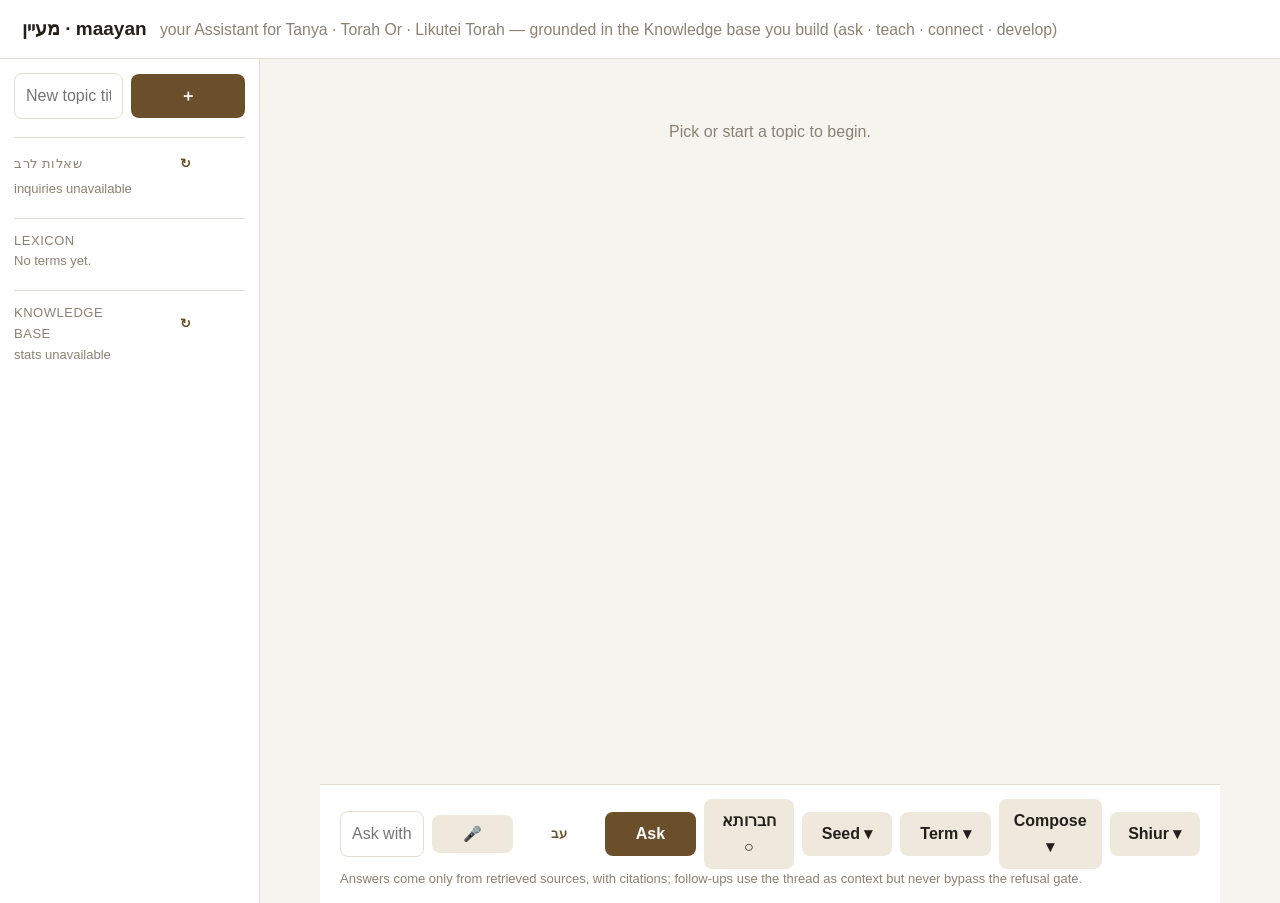
==== commit 972a4d67: "Prompt 39: the chavrusa agent — a bounded multi-hop study loop, surfaced in the UI - maayan/agent/: " ====
--- a/maayan/ui/static/index.html
+++ b/maayan/ui/static/index.html
@@ -35,6 +35,7 @@
     button { font:inherit; cursor:pointer; padding:9px 15px; border:none; border-radius:8px;
              background:var(--accent); color:#fff; font-weight:600; flex:0 0 auto; }
     button.secondary { background:#efe9dd; color:var(--ink); }
+    button.secondary.active { background:var(--accent); color:#fff; }  /* an engaged mode toggle (e.g. חברותא) */
     button.ghost { background:transparent; color:var(--accent); padding:4px 8px; font-size:13px; }
     button:disabled { opacity:.5; cursor:default; }
     .hint { color:var(--muted); font-size:13px; }
@@ -212,6 +213,7 @@
           <button id="micQ" type="button" class="mic" title="Dictate (voice)" aria-label="Dictate">🎤</button>
           <button id="voiceLang" type="button" class="ghost" title="Voice language (tap to switch)">עב</button>
           <button id="askBtn">Ask</button>
+          <button id="chavrusaToggle" class="secondary" title="חברותא — study this question over several hops (search → open → follow a connection → conclude). Same refusal gate.">חברותא ○</button>
           <button id="seedToggle" class="secondary" title="Plant a seed">Seed ▾</button>
           <button id="termToggle" class="secondary" title="Define a term / Holy Name">Term ▾</button>
           <button id="composeToggle" class="secondary" title="Compose a grounded document">Compose ▾</button>
@@ -318,6 +320,7 @@
     const AUTHOR_KEY = 'maayan.author';
     let active = null;      // active thread id
     let lastAnswer = null;  // last answer (sources + session_id) for "Connect these sources"
+    let chavrusaOn = false; // חברותא mode: route Ask through the bounded study loop (Prompt 39)
 
     const esc = (t) => { const d = document.createElement('div'); d.textContent = t ?? ''; return d.innerHTML; };
     const j = (r) => r.json();
@@ -413,10 +416,32 @@
           + `<div>${bySrc}</div>`
           + `<div>devs: ${(dev.approved||0)} approved · ${(dev.proposed||0)} proposed`
           + ` · ${(dev.retracted||0)} retracted</div>`
-          + `<div>${s.retractions} retraction(s) · ${s.threads} thread(s) · ${s.terms} term(s)</div>`;
+          + `<div><span class="srcref" title="What left the corpus, and why"
+               onclick="openRetractions()">${s.retractions} retraction(s)</span>`
+          + ` · ${s.threads} thread(s) · ${s.terms} term(s)</div>`;
       } catch (e) { $('statsPanel').innerHTML = '<div class="hint">stats unavailable</div>'; }
     }
     window.loadStats = loadStats;
+
+    // -- the retraction ledger: the audit trail of what left the corpus, and why.
+    // Read-only (no write path); an empty ledger is a statement, not an error.
+    async function openRetractions() {
+      let rows;
+      try { rows = await j(await fetch('/retractions')); }
+      catch (e) { toast('Ledger unavailable.'); return; }
+      const body = (rows && rows.length)
+        ? rows.map(r => `<div class="margin-item">
+             <div class="ref"><span class="srcref" onclick='openReader(${attr(r.ref)})'>${esc(r.ref)}</span>
+               <span class="badge ${esc(r.source)}">${esc(r.source)}</span></div>
+             <div class="hint" dir="auto">${esc(r.author)}${r.reason ? ' — ' + esc(r.reason) : ''}</div>
+           </div>`).join('')
+        : '<div class="hint">שום דבר לא נמחק — the corpus is whole.</div>';
+      mkOverlay(`<div class="reader-head">
+          <span class="title">מה נמחק · Retraction ledger</span>
+          <button class="ghost" onclick="closeOverlay()" title="Close">✕</button></div>
+        <div class="reader-body" dir="rtl">${body}</div>`);
+    }
+    window.openRetractions = openRetractions;
 
     async function newTopic(title) {
       const t = await j(await fetch('/threads', { method:'POST', headers:{'Content-Type':'application/json'},
@@ -497,8 +522,13 @@
           </div>
           <span id="connectStatus" class="hint"></span>
         </div>` : '';
-      $('answerSources').innerHTML = `<div class="turn ask"><div class="who">latest answer</div>
-        <div class="body${cls}" dir="auto">${esc(data.answer)}</div>${srcs}${connect}</div>`;
+      // Chavrusa answers (Prompt 39) carry a link to the study trace — the stepper that
+      // shows how the sugya was worked. A refusal has no trace (nothing was studied).
+      const traceLink = data.trace_id
+        ? `<div class="actions"><button class="ghost" onclick="openTrace('${esc(data.trace_id)}')"
+             title="How the chavrusa studied this — search, open, follow, conclude">כיצד נלמד? ▸</button></div>` : '';
+      $('answerSources').innerHTML = `<div class="turn ask"><div class="who">latest answer${data.trace_id ? ' · חברותא' : ''}</div>
+        <div class="body${cls}" dir="auto">${esc(data.answer)}</div>${traceLink}${srcs}${connect}</div>`;
       const ca = $('connectAuthor');
       if (ca) ca.value = localStorage.getItem(AUTHOR_KEY) || '';
       const cb = $('connectBody');                       // dictation + OCR on the connection insight
@@ -545,9 +575,19 @@
 
     async function ask() {
       const q = $('q').value.trim(); if (!q) return;
-      if (!active) await newTopic(q.slice(0, 48));
       $('askBtn').disabled = true; $('askBtn').textContent = '…';
       try {
+        if (chavrusaOn) {
+          // חברותא: a bounded study loop, outside any thread (the agent takes no thread
+          // context, mirroring `ask --agent`). The answer renders with a "כיצד נלמד?" link.
+          const data = await j(await fetch('/ask',
+            { method:'POST', headers:{'Content-Type':'application/json'},
+              body: JSON.stringify({ question: q, agent: true }) }));
+          $('q').value = '';
+          renderAnswerSources(data);
+          return;
+        }
+        if (!active) await newTopic(q.slice(0, 48));
         const data = await j(await fetch('/threads/' + active + '/ask',
           { method:'POST', headers:{'Content-Type':'application/json'}, body: JSON.stringify({ question: q }) }));
         $('q').value = '';
@@ -683,6 +723,13 @@
     window.composeExport = composeExport; window.composePromote = composePromote;
 
     $('askBtn').onclick = ask;
+    $('chavrusaToggle').onclick = () => {
+      chavrusaOn = !chavrusaOn;
+      const b = $('chavrusaToggle');
+      b.textContent = 'חברותא ' + (chavrusaOn ? '●' : '○');
+      b.classList.toggle('active', chavrusaOn);
+      if (chavrusaOn) toast('חברותא: the next Ask studies over several hops. Same refusal gate.');
+    };
     $('q').addEventListener('keydown', e => { if (e.key === 'Enter') ask(); });
     $('newBtn').onclick = () => { const t = $('newTitle').value.trim(); if (t) { $('newTitle').value=''; newTopic(t); } };
     $('seedToggle').onclick = () => $('seedBox').classList.toggle('hidden');
@@ -1090,6 +1137,43 @@
     }
     function closeMargins() { const el = $('marginsSheet'); if (el) el.remove(); }
     window.openMargins = openMargins; window.closeMargins = closeMargins;
+
+    // -- the study trace (Prompt 39): the chavrusa's notebook -------------------
+    // Rendered as a vertical stepper — a shiur transcript, not a debug log.
+    // Shareable: open the PWA with #trace=<id>.
+    const TRACE_VERB = {search:'🔍 חיפש', open_section:'📖 פתח', walk_graph:'🕸 הלך בגרף',
+                        lookup_term:'📚 בדק מונח', conclude:'✔ סיכם'};
+    async function openTrace(id) {
+      let t;
+      try {
+        const r = await fetch('/api/traces/' + encodeURIComponent(id));
+        if (!r.ok) { toast('Trace not found.'); return; }
+        t = await r.json();
+      } catch (e) { toast('Trace unavailable.'); return; }
+      const steps = (t.steps || []).map((s, i) => {
+        const a = s.action || {};
+        const target = a.query || a.ref || a.term || '';
+        const hits = (s.digest.hits || []).length
+          ? `<div class="hint">→ ${s.digest.hits.length} sources (top: ${esc(s.digest.hits[0].ref)})</div>` : '';
+        const edges = (s.digest.edges || []).map(e =>
+          `<div class="hint">→ ${EV_GLYPH[e.evidence] || '?'} ${esc(e.rel_type)} (${esc(e.author)}) → ${esc(e.far)}</div>`).join('');
+        const note = s.digest.note ? `<div class="hint">→ ${esc(s.digest.note)}</div>` : '';
+        const term = s.digest.term ? `<div class="hint">→ ${esc(s.digest.term)}</div>` : '';
+        return `<div class="margin-item">${i + 1}. ${TRACE_VERB[a.verb] || esc(a.verb)}
+          ${target ? `<b dir="auto">"${esc(target)}"</b>` : ''}${hits}${edges}${term}${note}</div>`;
+      }).join('');
+      const b = t.budgets || {};
+      const forced = t.forced
+        ? `<div class="hint">⏸ הגיע לגבול (${esc(b.exhausted || 'malformed')}) — סיכם עם מה שנאסף</div>` : '';
+      mkOverlay(`<div class="reader-head">
+          <span class="title" dir="auto">כיצד נלמד? — ${esc(t.question)}</span>
+          <button class="ghost" onclick="closeOverlay()" title="Close">✕</button></div>
+        <div class="reader-body" dir="rtl">${steps}${forced}
+          <div class="hint">budgets: hops ${b.hops_used}/${b.hops_max} · chunks ${b.chunks_used}/${b.chunks_max} · calls ${b.calls_used}/${b.calls_max}</div>
+        </div>`);
+    }
+    window.openTrace = openTrace;
+    if (location.hash.startsWith('#trace=')) openTrace(location.hash.slice(7));
 
     async function openLibrary() {
       document.body.classList.remove('drawer-open');
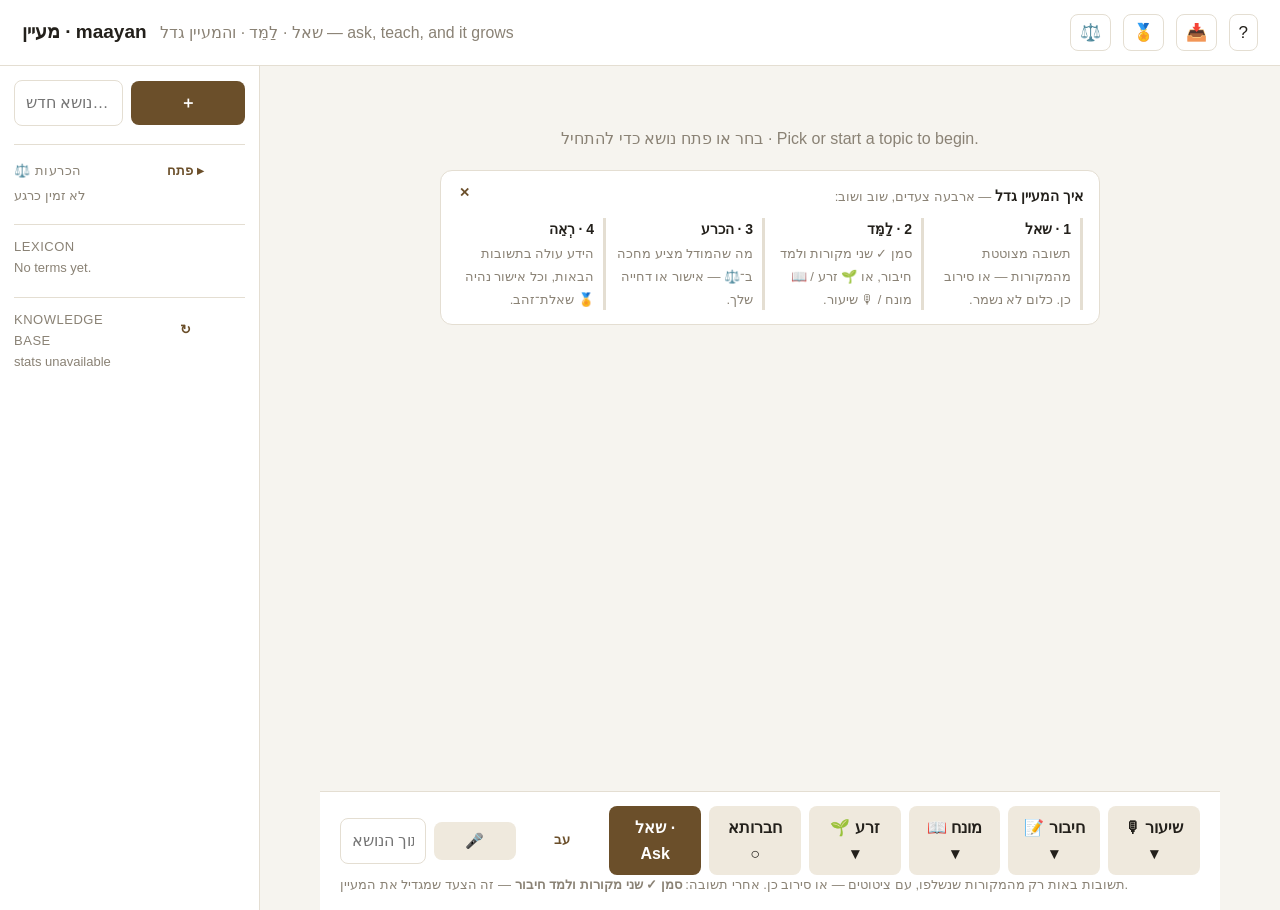
==== commit 2af32eef: "UI redesign Phase 1 (frontend): the loop made visible Per docs/UI_REDESIGN.md — copy, guidance, and " ====
--- a/maayan/ui/static/index.html
+++ b/maayan/ui/static/index.html
@@ -12,7 +12,7 @@
   <meta name="apple-mobile-web-app-title" content="maayan" />
   <style>
     :root { --bg:#f6f4ef; --panel:#fff; --ink:#23201b; --muted:#8a8275;
-            --line:#e4ded2; --accent:#6b4f2a; --cited:#b8860b;
+            --line:#e4ded2; --accent:#6b4f2a; --cited:#b8860b; --gold:#a07908;
             --expert:#2e6b4f; --derived:#3a5a9b; --seed:#8a5a2b; --term:#6b4f8a; --shiur:#b5651d; }
     * { box-sizing:border-box; }
     body { margin:0; background:var(--bg); color:var(--ink);
@@ -93,6 +93,37 @@
     .hidden { display:none; }
     .empty { color:var(--muted); text-align:center; margin-top:40px; }
 
+    /* --- UI redesign Phase 1: header nav, loop strip, modal, review cards, gold --- */
+    .navbtn { position:relative; background:transparent; color:var(--ink); font-size:17px;
+              padding:4px 9px; border:1px solid var(--line); border-radius:8px; cursor:pointer;
+              flex:0 0 auto; font-weight:400; }
+    .navbtn:hover { background:var(--bg); }
+    .navbtn .cnt { position:absolute; top:-7px; right:-7px; background:var(--accent); color:#fff;
+                   font-size:11px; font-weight:700; border-radius:9px; min-width:18px; height:18px;
+                   line-height:18px; text-align:center; padding:0 3px; }
+    .navbtn .cnt.zero { display:none; }
+    .loopstrip { border:1px solid var(--line); background:var(--panel); border-radius:12px;
+                 padding:14px 16px; margin:18px auto 0; max-width:660px; font-size:14px;
+                 text-align:start; position:relative; }
+    .loopstrip .steps { display:grid; grid-template-columns:repeat(auto-fit,minmax(140px,1fr));
+                        gap:10px; margin-top:10px; }
+    .loopstrip .step { border-inline-start:3px solid var(--line); padding-inline-start:9px; }
+    .loopstrip .step b { display:block; margin-bottom:2px; }
+    .loopstrip .dismiss { position:absolute; top:8px; inset-inline-end:10px; }
+    .modal-back { position:fixed; inset:0; background:rgba(0,0,0,.4); z-index:95; display:flex; }
+    .modal { background:var(--panel); margin:auto; width:min(480px,92vw); border-radius:12px;
+             padding:18px 20px; box-shadow:0 12px 48px rgba(0,0,0,.3); }
+    .modal h3 { margin:0 0 6px; font-size:16px; }
+    .modal .ctx { font-size:13px; color:var(--muted); margin-bottom:10px; white-space:pre-wrap; }
+    .modal .err { color:#9a3b2f; font-size:13px; min-height:17px; margin-top:6px; }
+    .review-sec { margin-bottom:18px; }
+    .review-sec h4 { margin:0 0 6px; font-size:12px; color:var(--muted);
+                     text-transform:uppercase; letter-spacing:.04em; }
+    .badge.gold { color:var(--gold); border-color:var(--gold); }
+    .kpi { display:inline-block; border:1px solid var(--line); border-radius:8px;
+           padding:6px 10px; margin:0 6px 6px 0; font-size:13px; background:var(--panel); }
+    .kpi b { font-size:16px; }
+
     /* --- mobile chrome (hidden on desktop) --- */
     .menu-btn { display:none; background:transparent; color:var(--ink); font-size:20px;
                 padding:4px 8px; border:1px solid var(--line); border-radius:8px; }
@@ -172,23 +203,30 @@
 <body>
   <header>
     <button class="menu-btn" id="menuBtn" aria-label="Topics & lexicon">☰</button>
-    <h1>מעיין · maayan <small>your Assistant for Tanya · Torah Or · Likutei Torah — grounded in the Knowledge base you build (ask · teach · connect · develop)</small></h1>
-    <button class="menu-btn" id="inboxBtn" aria-label="Quick-capture inbox" title="Quick-capture inbox" style="margin-inline-start:auto">📥</button>
+    <h1>מעיין · maayan <small>שאל · לַמֵּד · והמעיין גדל — ask, teach, and it grows</small></h1>
+    <span style="flex:1"></span>
+    <button class="navbtn" id="reviewBtn" aria-label="Review queue"
+      title="הכרעות — כל מה שמחכה לאישור שלך, במקום אחד">⚖️<span class="cnt zero" id="reviewCnt"></span></button>
+    <button class="navbtn" id="goldBtn" aria-label="Golden questions"
+      title="שאלות זהב — המבחנים שהלימוד שלך בונה">🏅</button>
+    <button class="navbtn" id="inboxBtn" aria-label="Quick-capture inbox"
+      title="📥 קלוט מחשבה — תמיין אותה לנושא אחר כך">📥</button>
+    <button class="navbtn" id="guideBtn" aria-label="Guide"
+      title="מדריך — איך הלולאה עובדת">?</button>
   </header>
   <div class="layout">
     <aside>
       <div class="row" style="margin-bottom:10px">
-        <input id="newTitle" placeholder="New topic title…" dir="auto" />
+        <input id="newTitle" placeholder="נושא חדש… New topic" dir="auto" />
         <button id="newBtn" title="Start a topic">＋</button>
       </div>
       <div id="threadList"></div>
       <div style="margin-top:18px; border-top:1px solid var(--line); padding-top:12px">
         <div class="row" style="justify-content:space-between; align-items:center">
-          <div class="hint" style="text-transform:uppercase; letter-spacing:.04em">שאלות לרב</div>
-          <button class="ghost" title="Regenerate the queue" onclick="generateInquiries()">↻</button>
+          <div class="hint" style="text-transform:uppercase; letter-spacing:.04em">⚖️ הכרעות</div>
+          <button class="ghost" title="פתח את שולחן ההכרעות" onclick="openReview()">פתח ▸</button>
         </div>
-        <div id="inquiryPanel" class="hint">…</div>
-        <div id="harvestLine" class="hint" style="margin-top:6px"></div>
+        <div id="reviewSummary" class="hint">…</div>
       </div>
       <div style="margin-top:18px; border-top:1px solid var(--line); padding-top:12px">
         <div class="hint" style="text-transform:uppercase; letter-spacing:.04em">Lexicon</div>
@@ -204,41 +242,46 @@
     </aside>
 
     <main>
-      <div id="turns" class="turns"><div class="empty">Pick or start a topic to begin.</div></div>
+      <div id="turns" class="turns"><div class="empty">בחר או פתח נושא כדי להתחיל · Pick or start a topic to begin.</div></div>
 
       <div class="composer">
         <div id="answerSources"></div>
         <div class="row">
-          <input id="q" placeholder="Ask within this topic…  e.g. מהי נפש הבהמית" dir="auto" />
+          <input id="q" placeholder="שאל שאלה בתוך הנושא…  e.g. מהי נפש הבהמית" dir="auto" />
           <button id="micQ" type="button" class="mic" title="Dictate (voice)" aria-label="Dictate">🎤</button>
           <button id="voiceLang" type="button" class="ghost" title="Voice language (tap to switch)">עב</button>
-          <button id="askBtn">Ask</button>
+          <button id="askBtn">שאל · Ask</button>
           <button id="chavrusaToggle" class="secondary" title="חברותא — study this question over several hops (search → open → follow a connection → conclude). Same refusal gate.">חברותא ○</button>
-          <button id="seedToggle" class="secondary" title="Plant a seed">Seed ▾</button>
-          <button id="termToggle" class="secondary" title="Define a term / Holy Name">Term ▾</button>
-          <button id="composeToggle" class="secondary" title="Compose a grounded document">Compose ▾</button>
-          <button id="shiurToggle" class="secondary" title="Transcribe a shiur recording">Shiur ▾</button>
+          <button id="seedToggle" class="secondary" title="לַמֵּד ידע חדש: כתוב זרע, המודל יפתח אותו, ואתה תכריע — כלום לא נכנס בלי אישורך">🌱 זרע ▾</button>
+          <button id="termToggle" class="secondary" title="הגדר מונח או שם קדוש — נכנס למילון, נשלף בחיפוש, ומוגן משיבוש ראשי־תיבות">📖 מונח ▾</button>
+          <button id="composeToggle" class="secondary" title="חבר מסמך מבוסס־מקורות (ראשי פרקים לשיעור) — כל סעיף מצוטט או פער כן">📝 חיבור ▾</button>
+          <button id="shiurToggle" class="secondary" title="הקלט או העלה שיעור — תמלול, סקירה שלך, ואישור לפני שנכנס למאגר">🎙 שיעור ▾</button>
         </div>
-        <div class="hint">Answers come only from retrieved sources, with citations; follow-ups use the thread as context but never bypass the refusal gate.</div>
+        <div class="hint">תשובות באות רק מהמקורות שנשלפו, עם ציטוטים — או סירוב כן.
+          אחרי תשובה: <b>סמן ✓ שני מקורות ולמד חיבור</b> — זה הצעד שמגדיל את המעיין.</div>
 
         <div id="seedBox" class="hidden" style="margin-top:10px; border-top:1px dashed var(--line); padding-top:10px">
+          <div class="hint" style="margin-bottom:6px">🌱 <b>זרע</b> — ידע שלך (גם מחוץ לספרים). המודל יפתח אותו להצעה מצוטטת,
+            והיא תחכה לאישורך בהכרעות — <b>שום דבר לא נכנס למאגר בלי ההכרעה שלך</b>.</div>
           <div class="row">
-            <div><label class="field">Author <span class="hint">(required)</span></label><input id="author" placeholder="Your name" /></div>
-            <div><label class="field">Kind</label><select id="kind"></select></div>
+            <div><label class="field">שם · Author <span class="hint">(חובה — הידע נרשם עליך)</span></label><input id="author" placeholder="Your name" /></div>
+            <div><label class="field">סוג · Kind</label><select id="kind"></select></div>
           </div>
-          <label class="field with-mic"><span>Seed knowledge (often from outside the corpus)</span>
+          <label class="field with-mic"><span>הידע שלך <span class="hint">(גם ממקור שאינו בספרייה)</span></span>
             <button id="micSeed" type="button" class="mic" title="Dictate (voice)" aria-label="Dictate">🎤</button>
             <button id="ocrSeed" type="button" class="mic" title="Photograph a page (OCR → review)" aria-label="Photograph page">📷</button></label>
           <textarea id="seedBody" rows="2" dir="auto" placeholder="e.g. אהבה בתענוגים היא גילוי שם ע&quot;ב…"></textarea>
-          <label class="field">Directive — what should the model develop? <span class="hint">(kept out of the embedded text)</span></label>
-          <input id="directive" dir="auto" placeholder="e.g. find where this is hinted at in Tanya" />
-          <div class="actions"><button id="seedBtn">Plant seed</button><span id="seedStatus" class="hint"></span></div>
+          <label class="field">הנחיה — מה המודל יפתח מזה? <span class="hint">(לא נכנסת לטקסט שנשמר)</span></label>
+          <input id="directive" dir="auto" placeholder="e.g. מצא היכן זה נרמז בתניא" />
+          <div class="actions"><button id="seedBtn">🌱 שתול זרע</button><span id="seedStatus" class="hint"></span></div>
         </div>
 
         <div id="termBox" class="hidden" style="margin-top:10px; border-top:1px dashed var(--line); padding-top:10px">
-          <div class="hint" style="margin-bottom:6px">Define a Holy Name / technical term as an entity — it becomes a retrievable <span class="badge term">term</span> and is protected from abbreviation expansion. Tip: select text in a source above, then click “Term ▾” to prefill the surface form.</div>
+          <div class="hint" style="margin-bottom:6px">📖 <b>מונח</b> — הגדר שם קדוש / מונח טכני. הוא נכנס למילון, עולה בחיפושים עם תג
+            <span class="badge term">term</span>, ומוגן משיבוש ראשי־תיבות.
+            טיפ: סמן טקסט במקור למעלה ואז לחץ “📖 מונח ▾” — הצורה תתמלא מאליה.</div>
           <div class="row">
-            <div><label class="field">Author <span class="hint">(required)</span></label><input id="termAuthor" placeholder="Your name" /></div>
+            <div><label class="field">שם · Author <span class="hint">(חובה)</span></label><input id="termAuthor" placeholder="Your name" /></div>
             <div><label class="field">Type</label>
               <select id="termType">
                 <option value="concept">concept</option>
@@ -267,9 +310,11 @@
         </div>
 
         <div id="composeBox" class="hidden" style="margin-top:10px; border-top:1px dashed var(--line); padding-top:10px">
-          <div class="hint" style="margin-bottom:6px">Compose a grounded document (a shiur outline first): a brief → an editable outline → a fill that grounds each section or leaves an <b>honest gap</b> where the corpus is silent. Approval never re-ingests prose — promote a section's <i>connection</i> instead.</div>
+          <div class="hint" style="margin-bottom:6px">📝 <b>חיבור מסמך</b> — כתוב כוונה, קבל ראשי פרקים, ואז מילוי שבו כל סעיף
+            מצוטט מהמקורות או נשאר <b>פער כן</b> כשאין מקור. הפרוזה לא נכנסת למאגר —
+            אפשר לקדם את ה<i>חיבור</i> של סעיף, לא את הטקסט.</div>
           <div class="row">
-            <div><label class="field">Author <span class="hint">(required)</span></label><input id="composeAuthor" placeholder="Your name" /></div>
+            <div><label class="field">שם · Author <span class="hint">(חובה)</span></label><input id="composeAuthor" placeholder="Your name" /></div>
             <div><label class="field">Type</label>
               <select id="composeType">
                 <option value="shiur_outline">shiur_outline</option>
@@ -288,7 +333,8 @@
         </div>
 
         <div id="shiurBox" class="hidden" style="margin-top:10px; border-top:1px dashed var(--line); padding-top:10px">
-          <div class="hint" style="margin-bottom:6px">Transcribe a shiur: record in-app or upload a file. It's stored and transcribed in the background (keep working — the job is polled), then shown for review. Nothing enters the Knowledge base until you approve it (next update).</div>
+          <div class="hint" style="margin-bottom:6px">🎙 <b>שיעור</b> — הקלט כאן או העלה קובץ. התמלול רץ ברקע (אפשר להמשיך לעבוד),
+            ואז מוצג לסקירה: תתקן, תסמן “נסקר”, ותאשר. <b>שום דבר לא נכנס למאגר עד האישור שלך.</b></div>
           <div class="row">
             <button id="shiurRec" type="button" class="secondary" title="Record a shiur">● Record</button>
             <label class="secondary" style="flex:0 0 auto; padding:9px 15px; border-radius:8px; cursor:pointer" title="Upload an audio file">Upload<input id="shiurFile" type="file" accept="audio/*" style="display:none" /></label>
@@ -309,10 +355,10 @@
     <button type="button" data-act="seed" title="Quote the selection into a seed">Quote → seed</button>
   </div>
   <nav class="tabbar" id="tabbar">
-    <button data-tab="ask">Ask</button>
-    <button data-tab="threads">Threads</button>
-    <button data-tab="capture">Capture</button>
-    <button data-tab="library">Library</button>
+    <button data-tab="ask">שאל</button>
+    <button data-tab="threads">נושאים</button>
+    <button data-tab="capture">לַמֵּד</button>
+    <button data-tab="library">ספרייה</button>
   </nav>
 
   <script>
@@ -353,56 +399,312 @@
       } catch (e) { $('termList').innerHTML = '<div class="hint">No terms yet.</div>'; }
     }
 
-    // -- שאלות לרב: the inquiry queue (Prompt 37) ---------------------------
-    // Cards speak to the Rav in Hebrew; the priority math is printed on each
-    // card (an opaque queue would spend his trust along with his time), and
-    // dismiss carries the same weight as answer.
-    async function loadInquiries() {
-      try {
-        const data = await j(await fetch('/api/inquiries'));
-        const items = data.items || [];
-        if (!items.length) {
-          $('inquiryPanel').innerHTML = '<div class="hint">אין שאלות פתוחות</div>';
-        } else {
-          $('inquiryPanel').innerHTML = items.map(it => {
-            const parts = Object.entries(it.priority_parts || {})
-              .map(([k, v]) => `${k}(${v})`).join(' + ');
-            const ask = it.kind === 'refused_question' && it.payload && it.payload.questions
-              ? `<button class="ghost" title="נסה שוב בתיבת השאלה"
-                    onclick="prefillAsk(${attr(it.payload.questions[0])})">שאל שוב</button>` : '';
-            return `<div class="inq" dir="rtl">
-              <div style="font-weight:600">？ ${esc(it.title)}</div>
-              <div class="hint">${esc(it.detail)}</div>
-              <div class="hint" style="font-family:monospace">priority ${it.priority.toFixed(1)} = ${esc(parts)}</div>
-              <div class="row" style="margin-top:4px">
-                <button class="ghost" onclick="answerInquiry('${it.id}')">ענה ✓</button>
-                <button class="ghost" onclick="dismissInquiry('${it.id}')">דחה ✗</button>${ask}
-              </div></div>`;
-          }).join('');
-        }
-        const h = Object.entries(data.harvest || {});
-        $('harvestLine').textContent = h.length
-          ? 'היום נענו → ' + h.map(([k, v]) => `${k}: ${v}`).join(' · ') : '';
-      } catch (e) { $('inquiryPanel').innerHTML = '<div class="hint">inquiries unavailable</div>'; }
-    }
+    // -- modal helper (R6): the sacred actions deserve better than window.prompt --
+    // One small form-in-overlay: context shown, validation inline, cancel does nothing.
+    function mkModal({ title, context, fields, submitLabel, onSubmit }) {
+      const back = document.createElement('div');
+      back.className = 'modal-back';
+      const inputs = (fields || []).map(f => `
+        <label class="field">${esc(f.label)}</label>
+        ${f.textarea
+          ? `<textarea id="m-${esc(f.id)}" rows="2" dir="auto" placeholder="${esc(f.placeholder || '')}"></textarea>`
+          : `<input id="m-${esc(f.id)}" dir="auto" placeholder="${esc(f.placeholder || '')}" />`}
+      `).join('');
+      back.innerHTML = `<div class="modal">
+        <h3 dir="auto">${esc(title)}</h3>
+        ${context ? `<div class="ctx" dir="auto">${esc(context)}</div>` : ''}
+        ${inputs}
+        <div class="err" id="m-err"></div>
+        <div class="actions" style="justify-content:flex-end">
+          <button class="secondary" id="m-cancel">ביטול</button>
+          <button id="m-ok">${esc(submitLabel || 'שמור')}</button>
+        </div></div>`;
+      back.addEventListener('click', (e) => { if (e.target === back) back.remove(); });
+      document.body.appendChild(back);
+      // Initial values set via .value (never interpolated into markup): quote-safe.
+      (fields || []).forEach(f => {
+        const el = back.querySelector('#m-' + f.id);
+        if (el && f.value) el.value = f.value;
+      });
+      const err = back.querySelector('#m-err');
+      back.querySelector('#m-cancel').onclick = () => back.remove();
+      back.querySelector('#m-ok').onclick = async () => {
+        const values = {};
+        (fields || []).forEach(f => { values[f.id] = back.querySelector('#m-' + f.id).value.trim(); });
+        await onSubmit(values, (msg) => { err.textContent = msg; }, () => back.remove());
+      };
+      const first = back.querySelector('input, textarea');
+      if (first) first.focus();
+      return back;
+    }
+    window.mkModal = mkModal;
+
+    // -- the Review workbench (הכרעות): every gate in one place (redesign R3) ----
+    // One queue, one count, one card anatomy: what is proposed · its evidence ·
+    // approve / reject. Dismiss carries the same weight as answer.
+    const KIND_HE = { developments: 'פיתוחים', relations: 'קשרים', inquiries: 'שאלות לרב', inbox: 'מחשבות' };
+
+    async function loadReviewCount() {
+      let data = null;
+      try { data = await j(await fetch('/api/review/queue')); } catch (e) { /* offline */ }
+      const cnt = $('reviewCnt');
+      if (!data) {
+        if (cnt) cnt.classList.add('zero');
+        $('reviewSummary').textContent = 'לא זמין כרגע';
+        return null;
+      }
+      if (cnt) { cnt.textContent = data.total; cnt.classList.toggle('zero', !data.total); }
+      const parts = Object.entries(data.counts || {}).filter(([, v]) => v > 0)
+        .map(([k, v]) => `${KIND_HE[k] || k} ${v}`);
+      $('reviewSummary').innerHTML = data.total
+        ? `<b>${data.total}</b> ממתינות: ${esc(parts.join(' · '))}`
+        : 'אין הכרעות ממתינות ✓';
+      return data;
+    }
+
+    function reviewCard(inner) { return `<div class="src" dir="auto">${inner}</div>`; }
+
+    async function openReview() {
+      document.body.classList.remove('drawer-open');
+      const data = await loadReviewCount();
+      if (!data) { toast('שולחן ההכרעות אינו זמין.'); return; }
+      const devRows = (data.developments || []).map(d => reviewCard(`
+        <div class="ref">◐ פיתוח מוצע <span class="badge proposed">proposed</span>
+          <span class="hint">(זרע של ${esc(d.author)})</span></div>
+        <div dir="auto">${esc(d.text)}</div>
+        ${d.grounded_in && d.grounded_in.length
+          ? `<div class="hint">מבוסס על: ${esc(d.grounded_in.join(', '))}</div>` : ''}
+        <div class="actions">
+          <button onclick="reviewDecideDev('${esc(d.id)}','approve')">✓ אשר — ייכנס למאגר</button>
+          <button class="secondary" onclick="reviewDecideDev('${esc(d.id)}','reject')">✗ דחה</button>
+          <button class="ghost" onclick="closeOverlay(); openThread('${esc(d.thread_id)}')">פתח בנושא ▸</button>
+        </div>`)).join('');
+      const relRows = (data.relations || []).map(r => reviewCard(`
+        <div class="ref">${EV_GLYPH[r.evidence] || '?'} קשר מוצע
+          <span class="badge proposed">${esc(r.rel_type)}</span>
+          <span class="hint">בטחון ${(r.confidence * 100).toFixed(0)}% · ${esc(r.author)}</span></div>
+        <div dir="auto"><span class="srcref" onclick='openReader(${attr(r.subject_label)})'>${esc(r.subject_label)}</span>
+          ⟵ ${esc(r.rel_type)} ⟶
+          <span class="srcref" onclick='openReader(${attr(r.object_label)})'>${esc(r.object_label)}</span></div>
+        ${r.note ? `<div class="hint" dir="auto">${esc(r.note)}</div>` : ''}
+        <div class="actions">
+          <button onclick="approveRelation('${esc(r.id)}')">✓ אשר — אתה הערב לקשר</button>
+          <button class="secondary" onclick="rejectRelation('${esc(r.id)}')">✗ דחה</button>
+        </div>`)).join('');
+      const inqRows = (data.inquiries || []).map(it => {
+        const parts = Object.entries(it.priority_parts || {}).map(([k, v]) => `${k}(${v})`).join(' + ');
+        const ask = it.kind === 'refused_question' && it.payload && it.payload.questions
+          ? `<button class="ghost" onclick='closeOverlay(); prefillAsk(${attr(it.payload.questions[0])})'>שאל שוב ↩</button>` : '';
+        return reviewCard(`
+          <div class="ref">？ ${esc(it.title)}</div>
+          <div class="hint">${esc(it.detail)}</div>
+          <div class="hint" style="font-family:monospace" title="החישוב גלוי — התור מרוויח את זמנך ביושר">priority ${it.priority.toFixed(1)} = ${esc(parts)}</div>
+          <div class="actions">
+            <button onclick='answerInquiry(${attr(it.id)}, ${attr(it.title)})'>ענה ✓ — רשום מה נוצר</button>
+            <button class="secondary" onclick='dismissInquiry(${attr(it.id)})'>דחה ✗</button>${ask}
+          </div>`);
+      }).join('');
+      const inboxRows = (data.inbox || []).map(it => reviewCard(`
+        <div class="ref">📥 מחשבה <span class="hint">(${esc(it.author)})</span></div>
+        <div dir="auto">${esc(it.text)}</div>
+        <div class="actions"><button class="ghost" onclick="closeOverlay(); openInbox()">מיין לנושא ▸</button></div>`)).join('');
+      const sec = (key, rows, emptyMsg) => `<div class="review-sec">
+        <h4>${esc(KIND_HE[key])} · ${(data.counts || {})[key] || 0}</h4>
+        ${rows || `<div class="hint">${esc(emptyMsg)}</div>`}</div>`;
+      const h = Object.entries(data.harvest || {});
+      const harvest = h.length
+        ? `<div class="hint" style="margin-bottom:10px">🌾 היום נענו → ${esc(h.map(([k, v]) => `${k}: ${v}`).join(' · '))}</div>` : '';
+      const empty = !data.total
+        ? `<div class="empty" style="margin:24px 0">אין הכרעות ממתינות — הכל נסקר ✓<br>
+             <span class="hint">כשהמודל יציע פיתוח, קשר, או שאלה — זה יופיע כאן ויחכה לך.</span></div>` : '';
+      mkOverlay(`<div class="reader-head" dir="rtl">
+          <span class="title">⚖️ הכרעות — מה שמחכה לאישורך</span>
+          <button class="ghost" title="חדש את שאלות לרב" onclick="generateInquiries()">↻ שאלות</button>
+          <button class="ghost" onclick="closeOverlay()" title="Close">✕</button></div>
+        <div class="reader-body" dir="rtl" style="font-family:inherit; font-size:15px; line-height:1.6">
+          <div class="hint" style="margin-bottom:10px">שום דבר לא נכנס למאגר בלי הכרעה שלך.
+            אישור מוסיף ידע (ונרשם כשאלת־זהב); דחייה שוקלת בדיוק כמו אישור.</div>
+          ${harvest}${empty}
+          ${data.total ? sec('developments', devRows, 'אין פיתוחים ממתינים') : ''}
+          ${data.total ? sec('relations', relRows, 'אין קשרים ממתינים') : ''}
+          ${data.total ? sec('inquiries', inqRows, 'אין שאלות פתוחות') : ''}
+          ${data.total ? sec('inbox', inboxRows, 'אין מחשבות שממתינות למיון') : ''}
+        </div>`);
+    }
+    window.openReview = openReview;
+
+    async function reviewDecideDev(devId, action) {
+      const r = await fetch('/developments/' + devId + '/' + action, { method: 'POST' });
+      if (r.ok) {
+        toast(action === 'approve'
+          ? 'אושר ✓ — נכנס למאגר כ־derived ונוסף כשאלת־זהב.' : 'נדחה — שום דבר לא נכנס.');
+        openReview();
+      } else { const e = await j(r); toast('שגיאה: ' + (e.detail || r.status)); }
+    }
+    window.reviewDecideDev = reviewDecideDev;
+
+    function requireAuthor(then) {
+      const saved = (localStorage.getItem(AUTHOR_KEY) || '').trim();
+      if (saved) { then(saved); return; }
+      mkModal({
+        title: 'מי מכריע?', context: 'אישור נרשם על שמך — פעם אחת, ונזכור.',
+        fields: [{ id: 'author', label: 'השם שלך', placeholder: 'e.g. הרב רנדל' }],
+        submitLabel: 'המשך',
+        onSubmit: (v, err, close) => {
+          if (!v.author) { err('שם נדרש.'); return; }
+          localStorage.setItem(AUTHOR_KEY, v.author); close(); then(v.author);
+        },
+      });
+    }
+
+    async function approveRelation(id) {
+      requireAuthor(async (author) => {
+        const r = await fetch('/api/relations/' + id + '/approve', { method: 'POST',
+          headers: { 'Content-Type': 'application/json' }, body: JSON.stringify({ author }) });
+        if (r.ok) { toast('הקשר אושר ✓ — מעכשיו הוא מרחיב חיפושים.'); openReview(); }
+        else { const e = await j(r); toast('שגיאה: ' + (e.detail || r.status)); }
+      });
+    }
+    async function rejectRelation(id) {
+      const r = await fetch('/api/relations/' + id + '/reject', { method: 'POST' });
+      if (r.ok) { toast('הקשר נדחה — לא ישפיע על חיפושים.'); openReview(); }
+      else { const e = await j(r); toast('שגיאה: ' + (e.detail || r.status)); }
+    }
+    window.approveRelation = approveRelation; window.rejectRelation = rejectRelation;
+
     async function generateInquiries() {
       try { await fetch('/api/inquiries/generate', { method: 'POST' }); } catch (e) {}
-      loadInquiries();
-    }
-    async function answerInquiry(id) {
-      const resolution = (prompt('מה נוצר מהתשובה? (מזהה קשר/מונח/chunk + מילה)', '') || '').trim();
-      if (!resolution) return;
-      await fetch(`/api/inquiries/${id}/answer`, { method: 'POST',
-        headers: { 'Content-Type': 'application/json' }, body: JSON.stringify({ resolution }) });
-      loadInquiries();
+      openReview();
+    }
+    function answerInquiry(id, title) {
+      mkModal({
+        title: 'ענה ✓ — מה נוצר מהתשובה?', context: title,
+        fields: [{ id: 'resolution', label: 'מה לימדת? (חיבור / מונח / פיתוח + מילה)',
+                   placeholder: 'e.g. חיבור תניא↔לקו"ת על אהבה', textarea: true }],
+        submitLabel: 'סמן כנענתה',
+        onSubmit: async (v, err, close) => {
+          if (!v.resolution) { err('רשום מה נוצר — כך הקציר נמדד.'); return; }
+          const r = await fetch(`/api/inquiries/${id}/answer`, { method: 'POST',
+            headers: { 'Content-Type': 'application/json' },
+            body: JSON.stringify({ resolution: v.resolution }) });
+          if (r.ok) { close(); toast('נענתה ✓ — נוספה לקציר של היום.'); openReview(); }
+          else { const e = await j(r); err('שגיאה: ' + (e.detail || r.status)); }
+        },
+      });
     }
     async function dismissInquiry(id) {
       await fetch(`/api/inquiries/${id}/dismiss`, { method: 'POST' });
-      loadInquiries();
+      openReview();
     }
     function prefillAsk(q) { $('q').value = q; $('q').focus(); }
     window.generateInquiries = generateInquiries; window.answerInquiry = answerInquiry;
     window.dismissInquiry = dismissInquiry; window.prefillAsk = prefillAsk;
+    window.loadReviewCount = loadReviewCount;
+
+    // -- the Gold panel (שאלות זהב): the eval flywheel, visible (redesign R4) ----
+    // Every gated approval auto-drafts a regression example; this is where the
+    // scholar finally SEES the test set his teaching builds.
+    const ORIGIN_HE = { connection: 'חיבור', development: 'פיתוח', term: 'מונח', inquiry: 'שאלה שנענתה' };
+    async function openGold() {
+      let g;
+      try {
+        const r = await fetch('/api/goldset');
+        if (!r.ok) { toast('שאלות הזהב אינן זמינות בהתקנה זו.'); return; }
+        g = await r.json();
+      } catch (e) { toast('שאלות הזהב אינן זמינות.'); return; }
+      const chips = Object.entries(g.by_origin || {})
+        .map(([k, v]) => `<span class="kpi">${esc(ORIGIN_HE[k] || k)} <b>${v}</b></span>`).join('');
+      const rep = g.last_report;
+      const fmtPct = (x) => (x * 100).toFixed(0) + '%';
+      const report = rep
+        ? `<div class="review-sec"><h4>הריצה האחרונה · ${esc(rep.date.slice(0, 10))}</h4>
+             ${Object.entries(rep.hit || {}).map(([k, v]) =>
+               `<span class="kpi">hit@${esc(k)} <b>${fmtPct(v)}</b></span>`).join('')}
+             <span class="kpi">MRR <b>${rep.mrr.toFixed(2)}</b></span>
+             <span class="kpi">נענו <b>${fmtPct(rep.answer_rate)}</b></span>
+             <div class="hint">${rep.n_ranked} שאלות מדורגות · ${rep.n_gate_only} בודקות רק את שער הסירוב</div>
+           </div>`
+        : `<div class="review-sec"><h4>מדידה</h4>
+             <div class="hint">עדיין אין דוח. מריצים מהמסוף: <code>uv run maayan eval --captured</code> —
+             והתוצאה תופיע כאן.</div></div>`;
+      const rows = (g.examples || []).map(e => `
+        <div class="src" dir="auto" style="${e.retracted ? 'opacity:.45' : ''}">
+          <div class="ref">🏅 ${esc(e.question)}
+            <span class="badge gold">${esc(ORIGIN_HE[e.origin_kind] || e.origin_kind)}</span>
+            ${e.retracted ? '<span class="badge rejected">retracted</span>' : ''}</div>
+          <div class="hint">${e.expected_refs.length
+            ? 'צריך להעלות: ' + esc(e.expected_refs.join(', '))
+            : 'בודקת את שער הסירוב (אסור לענות)'}</div>
+        </div>`).join('') || '<div class="hint">עדיין אין שאלות זהב — הן נולדות מהאישורים שלך.</div>';
+      mkOverlay(`<div class="reader-head" dir="rtl">
+          <span class="title">🏅 שאלות זהב — המבחן שהלימוד שלך בונה</span>
+          <button class="ghost" onclick="closeOverlay()" title="Close">✕</button></div>
+        <div class="reader-body" dir="rtl" style="font-family:inherit; font-size:15px; line-height:1.6">
+          <div class="hint" style="margin-bottom:10px">כל אישור שלך — חיבור, פיתוח, מונח, שאלה שנענתה —
+            הופך אוטומטית למבחן קבוע. כך יודעים שהלימוד באמת עוזר: מלמדים, מודדים, רואים את המספרים עולים.</div>
+          <span class="kpi">סה״כ <b>${g.total}</b></span>${chips}
+          <span class="kpi">שער־בלבד <b>${g.gate_only}</b></span>
+          ${report}
+          <div class="review-sec"><h4>הדוגמאות האחרונות</h4>${rows}</div>
+          <div class="hint">בצד שאלות הזהב שנקלטות מאליהן יש גם סטים שנערכים ביד
+            (<code>eval/goldset.yaml</code> ואחיו) — זהב אמיתי עורכים, לא מקליקים.</div>
+        </div>`);
+    }
+    window.openGold = openGold;
+
+    // -- the guide (G2): the walkthrough lives IN the app, offline ----------------
+    function openGuide() {
+      mkOverlay(`<div class="reader-head" dir="rtl">
+          <span class="title">? מדריך — איך המעיין גדל</span>
+          <button class="ghost" onclick="closeOverlay()" title="Close">✕</button></div>
+        <div class="reader-body" dir="rtl" style="font-family:inherit; font-size:15px; line-height:1.7">
+          <div class="review-sec"><h4>הלולאה — ארבעה צעדים</h4>
+            <div class="src"><b>1 · שאל</b> — כתוב שאלה (או 🎤 דבר). התשובה באה רק מהמקורות, עם ציטוטים —
+              או סירוב כן. שאלה לא שומרת כלום.</div>
+            <div class="src"><b>2 · לַמֵּד</b> — <b>חיבור:</b> סמן ✓ שני מקורות מתחת לתשובה וכתוב את הקשר ביניהם.
+              <b>🌱 זרע:</b> כתוב ידע משלך והמודל יפתח אותו. <b>📖 מונח:</b> הגדר שם קדוש / מונח.
+              <b>🎙 שיעור:</b> הקלט — תמלול יחכה לסקירתך.</div>
+            <div class="src"><b>3 · הכרע</b> — כל מה שהמודל מציע מחכה לך ב־⚖️ הכרעות.
+              אישור מכניס למאגר על שמך; דחייה — כלום לא נכנס. שום דבר לא עוקף אותך.</div>
+            <div class="src"><b>4 · רְאֵה</b> — הידע החדש עולה בתשובות הבאות עם תג
+              <span class="badge expert">expert</span>, כל אישור נוסף כ־🏅 שאלת־זהב (מבחן קבוע),
+              ו״בדוק שהוא עולה →״ מראה מיד שהחיפוש מוצא אותו.</div>
+          </div>
+          <div class="review-sec"><h4>מי ערב לכל פריט — סימני העדות</h4>
+            <div class="hint">● expert — אתה לימדת · ◆ curated — נאסף ביד · ⚙ deterministic — חושב מהטקסט
+              · ◐ derived — המודל הציע ואתה אישרת · ◌ bootstrap — טיוטת מודל שעוד מחכה לאישור</div>
+          </div>
+          <div class="review-sec"><h4>תגי מקור</h4>
+            <div class="hint"><span class="badge">sefaria</span> טקסט מודפס (לקריאה בלבד)
+              · <span class="badge expert">expert</span> החיבורים שלך
+              · <span class="badge derived">derived</span> פיתוח שאושר
+              · <span class="badge term">term</span> מילון
+              · <span class="badge shiur">shiur</span> משיעור מוקלט
+              — כל מה שאינו מודפס ניתן למחיקה (Retract) עם סיבה.</div>
+          </div>
+          <div class="review-sec"><h4>הכלל האחד</h4>
+            <div class="hint">שום דבר לא נכנס למאגר בלי הכרעה שלך — והמערכת לעולם לא עונה
+              מהזיכרון של המודל, רק מהמקורות שנשלפו.</div>
+          </div>
+        </div>`);
+    }
+    window.openGuide = openGuide;
+
+    // -- verify (R5): "did it learn?" — retrieval only, honest either way --------
+    async function verifyLearned(question, ref, statusId) {
+      const el = $(statusId); if (el) el.textContent = 'בודק…';
+      let v;
+      try {
+        const r = await fetch('/api/verify?question=' + encodeURIComponent(question)
+          + '&ref=' + encodeURIComponent(ref));
+        if (!r.ok) { if (el) el.textContent = 'הבדיקה אינה זמינה בהתקנה זו.'; return; }
+        v = await r.json();
+      } catch (e) { if (el) el.textContent = 'הבדיקה נכשלה.'; return; }
+      if (el) el.textContent = v.found
+        ? `✓ נלמד! עולה במקום ${v.rank} מתוך ${v.top.length} בחיפוש על השאלה הזו.`
+        : 'עדיין לא עולה בחיפוש הזה — נסה לנסח את התובנה קרוב יותר ללשון השאלה.';
+    }
+    window.verifyLearned = verifyLearned;
 
     async function loadStats() {
       try {
@@ -458,19 +760,47 @@
       renderTurns(d.turns);
     }
 
+    // The loop strip (G1): the four steps, taught where the work starts —
+    // an empty thread. Dismissible, remembered, reopenable from the ? guide.
+    const LOOPSTRIP_KEY = 'maayan.loopstrip.dismissed';
+    function loopStripHTML() {
+      if (localStorage.getItem(LOOPSTRIP_KEY)) return '';
+      return `<div class="loopstrip" dir="rtl">
+        <button class="ghost dismiss" onclick="dismissLoopStrip()" title="הסתר (יישאר במדריך ?)">✕</button>
+        <b>איך המעיין גדל</b> <span class="hint">— ארבעה צעדים, שוב ושוב:</span>
+        <div class="steps">
+          <div class="step"><b>1 · שאל</b><span class="hint">תשובה מצוטטת מהמקורות — או סירוב כן. כלום לא נשמר.</span></div>
+          <div class="step"><b>2 · לַמֵּד</b><span class="hint">סמן ✓ שני מקורות ולמד חיבור, או 🌱 זרע / 📖 מונח / 🎙 שיעור.</span></div>
+          <div class="step"><b>3 · הכרע</b><span class="hint">מה שהמודל מציע מחכה ב־⚖️ — אישור או דחייה שלך.</span></div>
+          <div class="step"><b>4 · רְאֵה</b><span class="hint">הידע עולה בתשובות הבאות, וכל אישור נהיה 🏅 שאלת־זהב.</span></div>
+        </div></div>`;
+    }
+    function dismissLoopStrip() {
+      localStorage.setItem(LOOPSTRIP_KEY, '1');
+      const el = document.querySelector('.loopstrip'); if (el) el.remove();
+    }
+    window.dismissLoopStrip = dismissLoopStrip;
+
     function renderTurns(turns) {
-      if (!turns.length) { $('turns').innerHTML = '<div class="empty">Ask a question or plant a seed to begin.</div>'; return; }
+      if (!turns.length) {
+        $('turns').innerHTML = '<div class="empty">שאל שאלה — או פתח 🌱 זרע ולַמֵּד ידע חדש.</div>'
+          + loopStripHTML();
+        return;
+      }
       $('turns').innerHTML = turns.map(t => {
         let extra = '';
         if (t.turn_type === 'seed' && t.is_seed) {
-          if (t.directive) extra += `<div class="hint">directive: ${esc(t.directive)}</div>`;
-          extra += `<div class="actions"><button class="ghost" onclick="developSeed('${t.record_id}')">Develop this →</button></div>`;
+          if (t.directive) extra += `<div class="hint">הנחיה לפיתוח: ${esc(t.directive)}</div>`;
+          extra += `<div class="actions"><button class="ghost" onclick="developSeed('${t.record_id}')"
+            title="המודל יציע פיתוח מצוטט — ואתה תכריע">פתח ▸ Develop</button></div>`;
         }
         if (t.turn_type === 'development') {
-          if (t.grounded_in && t.grounded_in.length) extra += `<div class="hint">grounded in: ${esc(t.grounded_in.join(', '))}</div>`;
+          if (t.grounded_in && t.grounded_in.length) extra += `<div class="hint">מבוסס על: ${esc(t.grounded_in.join(', '))}</div>`;
           if (t.status === 'proposed' && t.grounded)
-            extra += `<div class="actions"><button onclick="decide('${t.record_id}','approve')">Approve</button>`
-                   + `<button class="secondary" onclick="decide('${t.record_id}','reject')">Reject</button></div>`;
+            extra += `<div class="actions"><button onclick="decide('${t.record_id}','approve')"
+                        title="ייכנס למאגר כ־derived על שמך">✓ אשר</button>`
+                   + `<button class="secondary" onclick="decide('${t.record_id}','reject')"
+                        title="שום דבר לא ייכנס">✗ דחה</button></div>`;
         }
         const statusBadge = t.status ? `<span class="badge ${t.status}">${t.status}</span>` : '';
         return `<div class="turn ${t.turn_type}">
@@ -514,62 +844,106 @@
       // Teach a connection: tick ≥2 sources (e.g. one Tanya + one Likutei Torah) and link them.
       const connect = sources.length >= 2 ? `
         <div class="connect">
-          <div class="hint">Teach a connection — tick two or more sources above (e.g. Tanya ↔ Likutei Torah), write the insight, Connect.</div>
-          <input id="connectBody" dir="auto" placeholder="Your insight linking the ticked sources…" />
+          <div class="hint"><b>לַמֵּד חיבור</b> — סמן ✓ שניים או יותר מהמקורות למעלה
+            (למשל תניא ↔ לקוטי תורה), כתוב את הקשר ביניהם, ולחץ. החיבור נשמר על שמך
+            ויעלה בשאלות הבאות.</div>
+          <input id="connectBody" dir="auto" placeholder="התובנה שמקשרת את המקורות המסומנים…" />
           <div class="row" style="margin-top:6px">
-            <input id="connectAuthor" placeholder="Your name (required)" />
-            <button onclick="connectSelected()">Connect selected →</button>
+            <input id="connectAuthor" placeholder="השם שלך (חובה — הידע נרשם עליך)" />
+            <button onclick="connectSelected()">חבר ✓ Connect →</button>
           </div>
           <span id="connectStatus" class="hint"></span>
+        </div>` : '';
+      // A refusal is not a dead end (C7): the corpus can't answer — so teach it.
+      // The question was already logged to שאלות לרב by the ask telemetry.
+      const teach = !data.grounded ? `
+        <div class="connect" style="border-color:var(--seed)">
+          <div class="hint">אין למעיין מקורות לשאלה זו — <b>עדיין</b>. השאלה נרשמה בשאלות לרב;
+            אפשר ללמד אותה עכשיו:</div>
+          <div class="actions">
+            <button class="secondary" onclick="teachFromRefusal()">🌱 לַמֵּד מזה — פתח זרע עם השאלה</button>
+            <button class="ghost" onclick="openGuide()">איך מלמדים? ▸</button>
+          </div>
         </div>` : '';
       // Chavrusa answers (Prompt 39) carry a link to the study trace — the stepper that
       // shows how the sugya was worked. A refusal has no trace (nothing was studied).
       const traceLink = data.trace_id
         ? `<div class="actions"><button class="ghost" onclick="openTrace('${esc(data.trace_id)}')"
              title="How the chavrusa studied this — search, open, follow, conclude">כיצד נלמד? ▸</button></div>` : '';
+      const readHint = data.grounded && sources.length
+        ? `<div class="hint">הקש על מקור לקריאה בהקשר · גליון ▸ מראה מה ידוע סביבו</div>` : '';
       $('answerSources').innerHTML = `<div class="turn ask"><div class="who">latest answer${data.trace_id ? ' · חברותא' : ''}</div>
-        <div class="body${cls}" dir="auto">${esc(data.answer)}</div>${traceLink}${srcs}${connect}</div>`;
+        <div class="body${cls}" dir="auto">${esc(data.answer)}</div>${traceLink}${teach}${readHint}${srcs}${connect}</div>`;
       const ca = $('connectAuthor');
       if (ca) ca.value = localStorage.getItem(AUTHOR_KEY) || '';
       const cb = $('connectBody');                       // dictation + OCR on the connection insight
       if (cb) { cb.insertAdjacentElement('afterend', mkOcr(cb)); cb.insertAdjacentElement('afterend', mkMic(cb)); }
     }
 
+    // C7: turn a refusal into teaching — the question becomes the seed's directive.
+    function teachFromRefusal() {
+      const q = lastAnswer ? lastAnswer.question : '';
+      $('seedBox').classList.remove('hidden');
+      if (q && !$('directive').value) $('directive').value = q;
+      $('seedBox').scrollIntoView({ block: 'center', behavior: 'smooth' });
+      $('seedBody').focus();
+      toast('כתוב את הידע שלך בזרע; השאלה כבר ממתינה כהנחיה לפיתוח.');
+    }
+    window.teachFromRefusal = teachFromRefusal;
+
     async function connectSelected() {
       const status = $('connectStatus');
       const picks = [...document.querySelectorAll('.srcpick:checked')];
       const refs = picks.map(el => lastAnswer.sources[+el.dataset.idx].ref);
-      if (refs.length < 2) { status.textContent = 'Tick at least two sources to connect.'; return; }
+      if (refs.length < 2) { status.textContent = 'סמן ✓ לפחות שני מקורות — חיבור צריך שני קצוות.'; return; }
       const author = $('connectAuthor').value.trim();
-      if (!author) { status.textContent = 'Author is required.'; $('connectAuthor').focus(); return; }
+      if (!author) { status.textContent = 'שם נדרש — החיבור נרשם עליך.'; $('connectAuthor').focus(); return; }
       const body = $('connectBody').value.trim();
-      if (!body) { status.textContent = 'Write the insight that links them.'; return; }
+      if (!body) { status.textContent = 'כתוב את התובנה שמקשרת ביניהם.'; return; }
       localStorage.setItem(AUTHOR_KEY, author);
       const r = await fetch('/annotate', { method:'POST', headers:{'Content-Type':'application/json'},
         body: JSON.stringify({ session_id: lastAnswer.session_id, author, kind: 'connection', body, linked_refs: refs }) });
       if (r.ok) {
-        status.textContent = `Connected ✓ — saved to the Knowledge base (${refs.length} sources linked); it will surface on future questions.`;
+        // C4: confirm with consequences — what entered, that a gold example was
+        // captured, and a one-click retrieval check ("did it learn?").
+        const resp = await j(r);
+        const vref = 'Expert · connection · ' + String(resp.annotation_id).slice(0, 8);
+        status.innerHTML = `נשמר ✓ החיבור נכנס למאגר (${refs.length} מקורות מקושרים)`
+          + ` — וגם נוסף כ־🏅 שאלת־זהב (מבחן קבוע). `
+          + `<button class="ghost" onclick='verifyLearned(${attr(lastAnswer.question)}, ${attr(vref)}, "connectStatus2")'>בדוק שהוא עולה →</button>`
+          + `<span id="connectStatus2" class="hint"></span>`;
         $('connectBody').value = '';
         picks.forEach(el => { el.checked = false; });
-      } else { const e = await j(r); status.textContent = 'Error: ' + (e.detail || r.status); }
+        loadReviewCount();
+      } else { const e = await j(r); status.textContent = 'שגיאה: ' + (e.detail || r.status); }
     }
     window.connectSelected = connectSelected;
 
-    async function retractSource(i) {
+    function retractSource(i) {
       const src = lastAnswer && lastAnswer.sources[i];
       if (!src) return;
-      // Author is required + sticky (as Prompt 9); a reason is requested.
-      const author = (prompt('Retract “' + src.ref + '”.\nYour name (required):',
-        localStorage.getItem(AUTHOR_KEY) || '') || '').trim();
-      if (!author) return;
-      localStorage.setItem(AUTHOR_KEY, author);
-      const reason = (prompt('Why are you retracting it? (e.g. superseded / typo / wrong)', '') || '').trim();
-      const r = await fetch('/retract', { method:'POST', headers:{'Content-Type':'application/json'},
-        body: JSON.stringify({ target: src.ref, author, reason }) });
-      const status = $('connectStatus');
-      if (r.ok) {
-        if (status) status.textContent = `Retracted ✓ — “${src.ref}” left the corpus (it stays gone across a rebuild).`;
-      } else { const e = await j(r); alert('Could not retract: ' + (e.detail || r.status)); }
+      // The audited eraser deserves a real form (R6): target shown, reason recorded,
+      // author sticky. Cancel does nothing.
+      mkModal({
+        title: 'מחיקה מהמאגר · Retract',
+        context: '"' + src.ref + '"\nהמחיקה נרשמת (מי ולמה) ונשמרת גם אחרי בנייה מחדש. הטקסט המודפס לעולם אינו נמחק.',
+        fields: [
+          { id: 'author', label: 'השם שלך (חובה)', value: localStorage.getItem(AUTHOR_KEY) || '' },
+          { id: 'reason', label: 'למה? (e.g. הוחלף / טעות / שגוי)', placeholder: 'הסיבה נשמרת ביומן' },
+        ],
+        submitLabel: 'מחק ✕',
+        onSubmit: async (v, err, close) => {
+          if (!v.author) { err('שם נדרש — מחיקה נרשמת.'); return; }
+          localStorage.setItem(AUTHOR_KEY, v.author);
+          const r = await fetch('/retract', { method:'POST', headers:{'Content-Type':'application/json'},
+            body: JSON.stringify({ target: src.ref, author: v.author, reason: v.reason }) });
+          if (r.ok) {
+            close();
+            toast(`נמחק ✓ — "${src.ref}" יצא מהמאגר (וגם שאלת־הזהב שנולדה ממנו הוסרה).`);
+            loadStats();
+          } else { const e = await j(r); err('לא ניתן למחוק: ' + (e.detail || r.status)); }
+        },
+      });
     }
     window.retractSource = retractSource;
 
@@ -593,31 +967,32 @@
         $('q').value = '';
         await openThread(active);
         renderAnswerSources(data);
-      } finally { $('askBtn').disabled = false; $('askBtn').textContent = 'Ask'; }
+      } finally { $('askBtn').disabled = false; $('askBtn').textContent = 'שאל · Ask'; }
     }
 
     async function plantSeed() {
       const author = $('author').value.trim();
-      if (!author) { $('seedStatus').textContent = 'Author is required.'; $('author').focus(); return; }
+      if (!author) { $('seedStatus').textContent = 'שם נדרש — הזרע נרשם עליך.'; $('author').focus(); return; }
       const body = $('seedBody').value.trim();
-      if (!body) { $('seedStatus').textContent = 'Write the seed knowledge first.'; return; }
+      if (!body) { $('seedStatus').textContent = 'כתוב קודם את הידע עצמו.'; return; }
       if (!active) await newTopic(body.slice(0, 48));
       localStorage.setItem(AUTHOR_KEY, author);
       const r = await fetch('/threads/' + active + '/seed', { method:'POST', headers:{'Content-Type':'application/json'},
         body: JSON.stringify({ author, kind: $('kind').value, body, directive: $('directive').value.trim() || null }) });
       if (r.ok) { $('seedBody').value = ''; $('directive').value = '';
-        $('seedStatus').textContent = 'Seed planted — click “Develop this”.'; await openThread(active);
-      } else { const e = await j(r); $('seedStatus').textContent = 'Error: ' + (e.detail || r.status); }
+        $('seedStatus').textContent = 'הזרע נשתל ✓ עכשיו: לחץ “פתח ▸ Develop” בשיחה — המודל יציע פיתוח, ואתה תכריע.';
+        await openThread(active);
+      } else { const e = await j(r); $('seedStatus').textContent = 'שגיאה: ' + (e.detail || r.status); }
     }
 
     const splitList = (v) => v.split(',').map(s => s.trim()).filter(Boolean);
 
     async function defineTerm() {
       const author = $('termAuthor').value.trim();
-      if (!author) { $('termStatus').textContent = 'Author is required.'; $('termAuthor').focus(); return; }
+      if (!author) { $('termStatus').textContent = 'שם נדרש — המונח נרשם עליך.'; $('termAuthor').focus(); return; }
       const canonical = $('termCanonical').value.trim();
       const definition = $('termDef').value.trim();
-      if (!canonical || !definition) { $('termStatus').textContent = 'Canonical form and definition are required.'; return; }
+      if (!canonical || !definition) { $('termStatus').textContent = 'צורה קנונית והגדרה — שתיהן נדרשות.'; return; }
       localStorage.setItem(AUTHOR_KEY, author);
       const gem = $('termGematria').value.trim();
       const body = {
@@ -628,23 +1003,28 @@
       };
       const r = await fetch('/terms', { method:'POST', headers:{'Content-Type':'application/json'}, body: JSON.stringify(body) });
       if (r.ok) { const t = await j(r);
-        $('termStatus').textContent = `Defined “${t.canonical}” — it will now surface in retrieval.`;
+        $('termStatus').textContent = `"${t.canonical}" הוגדר ✓ — נכנס למילון, יעלה בחיפושים, ונוסף כ־🏅 שאלת־זהב.`;
         ['termCanonical','termDef','termSurfaces','termRelated','termGematria'].forEach(id => $(id).value = '');
         $('termSacred').checked = false; await loadTerms();
-      } else { const e = await j(r); $('termStatus').textContent = 'Error: ' + (e.detail || r.status); }
+      } else { const e = await j(r); $('termStatus').textContent = 'שגיאה: ' + (e.detail || r.status); }
     }
 
     async function developSeed(seedId) {
+      toast('המודל מפתח את הזרע — מצוטט מהמקורות, או סירוב כן…');
       const r = await fetch('/threads/' + active + '/develop', { method:'POST', headers:{'Content-Type':'application/json'},
         body: JSON.stringify({ seed_id: seedId }) });
-      if (r.ok) await openThread(active);
-      else { const e = await j(r); alert('Error: ' + (e.detail || r.status)); }
+      if (r.ok) { await openThread(active); loadReviewCount(); }
+      else { const e = await j(r); toast('שגיאה: ' + (e.detail || r.status)); }
     }
 
     async function decide(devId, action) {
       const r = await fetch('/developments/' + devId + '/' + action, { method:'POST' });
-      if (r.ok) await openThread(active);
-      else { const e = await j(r); alert('Error: ' + (e.detail || r.status)); }
+      if (r.ok) {
+        toast(action === 'approve'
+          ? 'אושר ✓ — נכנס למאגר כ־derived, ונוסף כ־🏅 שאלת־זהב.'
+          : 'נדחה — שום דבר לא נכנס למאגר.');
+        await openThread(active); loadReviewCount();
+      } else { const e = await j(r); toast('שגיאה: ' + (e.detail || r.status)); }
     }
     window.developSeed = developSeed; window.decide = decide;
 
@@ -708,16 +1088,33 @@
       const a = document.createElement('a'); a.href = URL.createObjectURL(blob);
       a.download = 'composition.md'; a.click();
     }
-    async function composePromote(i) {
+    function composePromote(i) {
       if (!lastComposition) return;
       const author = ($('composeAuthor').value || localStorage.getItem(AUTHOR_KEY) || '').trim();
-      if (!author) { alert('Author is required.'); return; }
-      const insight = (prompt('Your insight linking this section’s sources:', '') || '').trim();
-      if (!insight) return;
-      const r = await fetch('/compositions/' + lastComposition.id + '/promote', { method:'POST',
-        headers:{'Content-Type':'application/json'}, body: JSON.stringify({ section_index: i, author, insight }) });
-      if (r.ok) { $('composeStatus').textContent = 'Connection promoted to the corpus ✓'; loadStats(); }
-      else { const e = await j(r); alert('Could not promote: ' + (e.detail || r.status)); }
+      const s = lastComposition.sections[i];
+      mkModal({
+        title: 'קדם חיבור למאגר · Promote',
+        context: (s ? s.heading + '\n' : '') + 'הפרוזה של הסעיף לא נכנסת — רק החיבור בין מקורותיו, על שמך.',
+        fields: [
+          ...(author ? [] : [{ id: 'author', label: 'השם שלך (חובה)' }]),
+          { id: 'insight', label: 'התובנה שמקשרת את מקורות הסעיף', textarea: true },
+        ],
+        submitLabel: 'קדם →',
+        onSubmit: async (v, err, close) => {
+          const finalAuthor = author || v.author;
+          if (!finalAuthor) { err('שם נדרש.'); return; }
+          if (!v.insight) { err('כתוב את התובנה.'); return; }
+          localStorage.setItem(AUTHOR_KEY, finalAuthor);
+          const r = await fetch('/compositions/' + lastComposition.id + '/promote', { method:'POST',
+            headers:{'Content-Type':'application/json'},
+            body: JSON.stringify({ section_index: i, author: finalAuthor, insight: v.insight }) });
+          if (r.ok) {
+            close();
+            $('composeStatus').textContent = 'החיבור קודם למאגר ✓ (ונוסף כשאלת־זהב)';
+            loadStats(); loadReviewCount();
+          } else { const e = await j(r); err('לא ניתן לקדם: ' + (e.detail || r.status)); }
+        },
+      });
     }
     window.composeFill = composeFill; window.composeReview = composeReview;
     window.composeExport = composeExport; window.composePromote = composePromote;
@@ -749,7 +1146,12 @@
     const savedAuthor = localStorage.getItem(AUTHOR_KEY) || '';
     $('author').value = savedAuthor; $('termAuthor').value = savedAuthor;
     $('composeAuthor').value = savedAuthor;
-    loadKinds(); loadThreads(); loadTerms(); loadStats(); loadInquiries();
+    $('reviewBtn').onclick = () => openReview();
+    $('goldBtn').onclick = () => openGold();
+    $('guideBtn').onclick = () => openGuide();
+    loadKinds(); loadThreads(); loadTerms(); loadStats(); loadReviewCount();
+    // First landing (no thread open yet): teach the loop where the work starts.
+    if (!active) $('turns').insertAdjacentHTML('beforeend', loopStripHTML());
 
     // -- PWA: register the service worker (no-op where unsupported) ----------
     if ('serviceWorker' in navigator) {
@@ -1308,20 +1710,22 @@
           <div dir="auto">${esc(it.text)}</div>
           <div class="meta">
             <span class="hint">${esc(it.author)}</span>
-            <select class="moveThread"><option value="">move to thread…</option>${threadOpts}</select>
-            <button class="ghost" data-move="${esc(it.id)}">Move →</button>
+            <select class="moveThread"><option value="">העבר לנושא…</option>${threadOpts}</select>
+            <button class="ghost" data-move="${esc(it.id)}">העבר 🌱</button>
           </div>
-        </div>`).join('') || '<div class="hint">Inbox empty — capture a thought above.</div>';
-      mkOverlay(`<div class="reader-head"><span class="title">📥 Quick-capture inbox</span>
+        </div>`).join('') || '<div class="hint">אין מחשבות ממתינות — קלוט אחת למעלה, ומיין כשנוח.</div>';
+      mkOverlay(`<div class="reader-head"><span class="title">📥 מחשבות — קלוט עכשיו, מיין אחר כך</span>
            <button class="ghost" onclick="closeOverlay()" title="Close">✕</button></div>
-         <div class="reader-body">
+         <div class="reader-body" style="font-family:inherit; font-size:15px; line-height:1.6">
+           <div class="hint" style="margin-bottom:8px">מחשבה שנקלטת כאן היא פתק פרטי — היא לא נכנסת למאגר.
+             כשתעביר אותה לנושא היא תהפוך לזרע 🌱 שמחכה להכרעתך.</div>
            <div class="inbox-item">
-             <label class="field with-mic"><span>Capture a thought</span>
+             <label class="field with-mic"><span>קלוט מחשבה</span>
                <button id="micInbox" type="button" class="mic" title="Dictate">🎤</button></label>
-             <textarea id="inboxText" rows="2" dir="auto" placeholder="A fleeting idea — triage into a thread later…"></textarea>
+             <textarea id="inboxText" rows="2" dir="auto" placeholder="רעיון חולף — תמיין לנושא אחר כך…"></textarea>
              <div class="meta">
-               <input id="inboxAuthor" placeholder="Your name (required)" value="${esc(author)}" />
-               <button id="inboxSaveBtn">Capture</button><span id="inboxStatus" class="hint"></span>
+               <input id="inboxAuthor" placeholder="השם שלך (חובה)" value="${esc(author)}" />
+               <button id="inboxSaveBtn">קלוט 📥</button><span id="inboxStatus" class="hint"></span>
              </div>
            </div>
            ${list}
@@ -1341,15 +1745,15 @@
       localStorage.setItem(AUTHOR_KEY, author);
       const r = await fetch('/api/inbox', { method: 'POST', headers: { 'Content-Type': 'application/json' },
         body: JSON.stringify({ text, author }) });
-      if (r.ok) { openInbox(); }                  // re-render with the new item parked
-      else { const e = await j(r); $('inboxStatus').textContent = 'Error: ' + ((e && e.detail) || r.status); }
+      if (r.ok) { loadReviewCount(); openInbox(); }   // re-render with the new item parked
+      else { const e = await j(r); $('inboxStatus').textContent = 'שגיאה: ' + ((e && e.detail) || r.status); }
     }
     async function moveInbox(itemId, threadId) {
-      if (!threadId) { toast('Pick a thread to move into.'); return; }
+      if (!threadId) { toast('בחר נושא להעביר אליו.'); return; }
       const r = await fetch('/api/inbox/' + itemId + '/move', { method: 'POST',
         headers: { 'Content-Type': 'application/json' }, body: JSON.stringify({ thread_id: threadId }) });
-      if (r.ok) { toast('Moved to thread as a seed — develop it there.'); openInbox(); }
-      else { const e = await j(r); toast('Could not move: ' + ((e && e.detail) || r.status)); }
+      if (r.ok) { toast('עבר לנושא כזרע 🌱 — שם תלחץ “פתח ▸ Develop” ותכריע.'); loadReviewCount(); openInbox(); }
+      else { const e = await j(r); toast('לא ניתן להעביר: ' + ((e && e.detail) || r.status)); }
     }
     window.openInbox = openInbox;
     if ($('inboxBtn')) $('inboxBtn').onclick = openInbox;
@@ -1376,8 +1780,9 @@
       b.style.cssText = 'border:1px solid #e6e0d5; background:#fff; border-radius:7px; padding:5px 10px; cursor:pointer; font-size:13px;';
       return b;
     };
+    // The header is a flex row (nav buttons live at its end) — join it, don't float over it.
     const bar = document.createElement('div');
-    bar.style.cssText = 'position:absolute; top:14px; right:22px; display:flex; gap:10px; align-items:center; font-size:13px; color:#8a8275;';
+    bar.style.cssText = 'display:flex; gap:10px; align-items:center; font-size:13px; color:#8a8275; flex:0 0 auto;';
     const who = document.createElement('span');
     who.textContent = user.display_name + (user.role === 'admin' ? ' · admin' : '');
     bar.appendChild(who);
@@ -1386,7 +1791,7 @@
     lo.onclick = async function () { await fetch('/api/logout', { method: 'POST' }); window.location.href = '/login'; };
     bar.appendChild(lo);
     const header = document.querySelector('header');
-    if (header) { header.style.position = 'relative'; header.appendChild(bar); }
+    if (header) header.appendChild(bar);
 
     // 3) admin-only Users panel
     async function openUsers() {
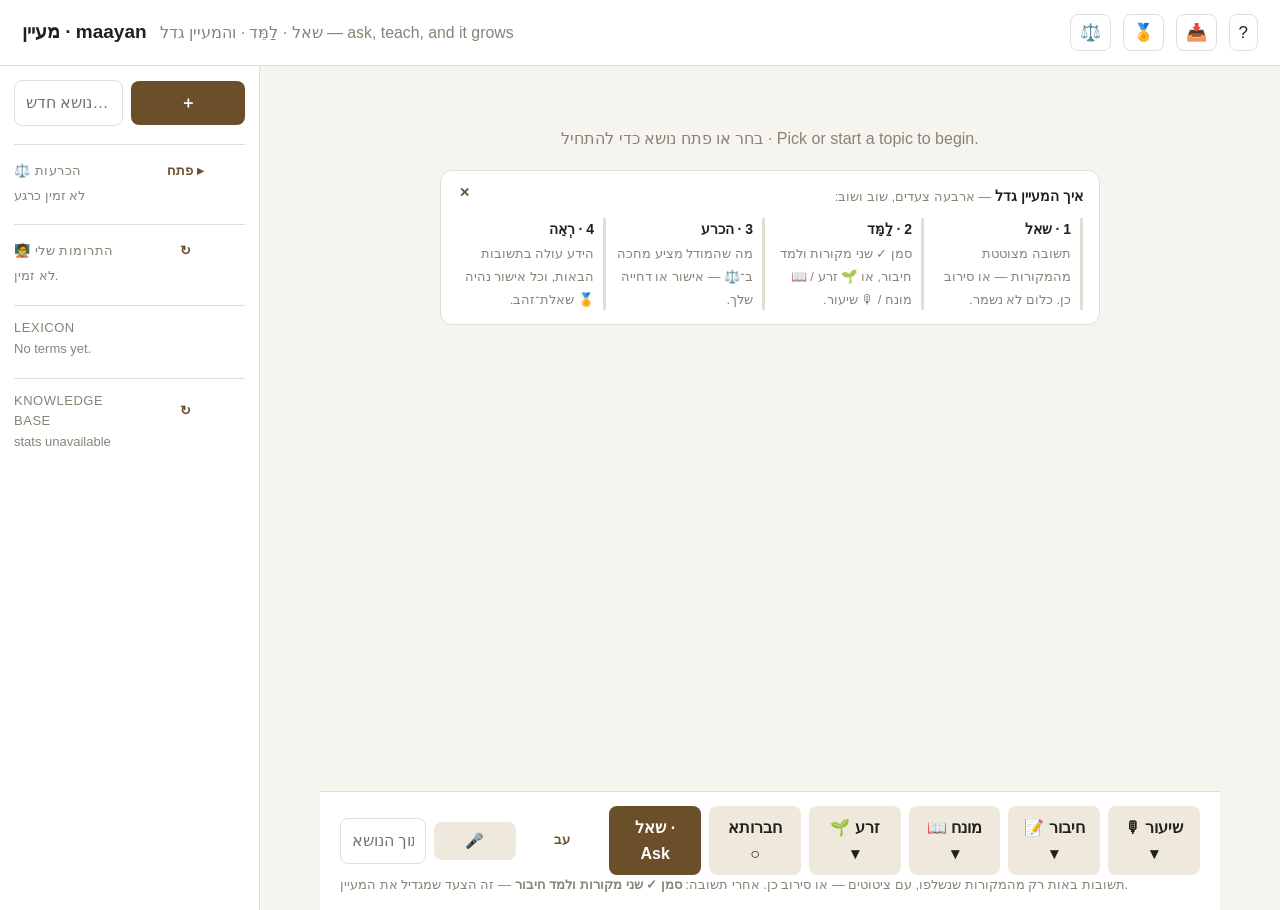
==== commit 712e1f7f: "UI: "My contributions" panel — browse captured knowledge, promote to seed A saved connection was inv" ====
--- a/maayan/ui/static/index.html
+++ b/maayan/ui/static/index.html
@@ -229,6 +229,13 @@
         <div id="reviewSummary" class="hint">…</div>
       </div>
       <div style="margin-top:18px; border-top:1px solid var(--line); padding-top:12px">
+        <div class="row" style="justify-content:space-between; align-items:center">
+          <div class="hint" style="text-transform:uppercase; letter-spacing:.04em">🧑‍🏫 התרומות שלי</div>
+          <button class="ghost" title="רענן" onclick="loadContributions()">↻</button>
+        </div>
+        <div id="contribList" class="hint">…</div>
+      </div>
+      <div style="margin-top:18px; border-top:1px solid var(--line); padding-top:12px">
         <div class="hint" style="text-transform:uppercase; letter-spacing:.04em">Lexicon</div>
         <div id="termList"></div>
       </div>
@@ -370,6 +377,18 @@
 
     const esc = (t) => { const d = document.createElement('div'); d.textContent = t ?? ''; return d.innerHTML; };
     const j = (r) => r.json();
+    // POST JSON and surface HTTP errors instead of silently parsing a 500/502 body as if
+    // it were an answer. Throws Error(detail) on !ok so callers can show a retryable notice.
+    async function jPost(url, payload) {
+      const r = await fetch(url, { method:'POST', headers:{'Content-Type':'application/json'},
+        body: JSON.stringify(payload) });
+      if (!r.ok) {
+        let detail = 'שגיאה ' + r.status;
+        try { const e = await r.json(); if (e && e.detail) detail = e.detail; } catch (_) {}
+        throw new Error(detail);
+      }
+      return r.json();
+    }
     // The one evidence-badge grammar (UI spec Rule 2) — identical everywhere.
     const EV_GLYPH = {expert:'●', curated:'◆', deterministic:'⚙',
                       derived_approved:'◐', derived_bootstrap:'◌'};
@@ -891,6 +910,64 @@
     }
     window.teachFromRefusal = teachFromRefusal;
 
+    // A connection is retrievable knowledge, but a SEED is *developable*. This plants an
+    // insight as a seed in the current thread, where the model develops it (grounded +
+    // cited) and the expert adjudicates — the full teaching loop, not a dead end. Shared by
+    // the connect confirmation and the contributions panel.
+    let lastConnection = null;
+    async function plantSeedFrom(body, refs, directive, author) {
+      author = (author || $('connectAuthor').value.trim() || localStorage.getItem(AUTHOR_KEY) || '').trim();
+      if (!author) { toast('שם נדרש — הזרע נרשם עליך.'); return; }
+      if (!body) { toast('אין תוכן להפוך לזרע.'); return; }
+      localStorage.setItem(AUTHOR_KEY, author);
+      if (!active) await newTopic(body.slice(0, 48));
+      const r = await fetch('/threads/' + active + '/seed', { method:'POST',
+        headers:{'Content-Type':'application/json'},
+        body: JSON.stringify({ author, kind: 'connection', body,
+          directive: directive || null, linked_refs: refs || [] }) });
+      if (r.ok) {
+        toast('נפתח כזרע ✓ — בשיחה, לחץ “פתח ▸ Develop” כדי שהמודל יפתח אותו.');
+        await openThread(active);
+      } else { const e = await j(r); toast('שגיאה: ' + (e.detail || r.status)); }
+    }
+    async function seedFromConnection() {
+      if (!lastConnection) return;
+      await plantSeedFrom(lastConnection.body, lastConnection.refs, lastConnection.question, null);
+    }
+    window.seedFromConnection = seedFromConnection;
+
+    // Contributions panel: browse everything the expert has taught (connections/corrections/
+    // seeds) so a saved connection isn't invisible — and promote any of them into a seed.
+    let contributions = [];
+    async function loadContributions() {
+      let items = [];
+      try { const d = await j(await fetch('/api/contributions?limit=50')); items = d.contributions || []; }
+      catch (e) { $('contribList').innerHTML = '<div class="hint">לא זמין.</div>'; return; }
+      contributions = items;
+      if (!items.length) {
+        $('contribList').innerHTML = '<div class="hint">עדיין אין תרומות — סמן ✓ מקורות ולַמֵּד חיבור.</div>';
+        return;
+      }
+      $('contribList').innerHTML = items.map((c, i) => {
+        const refs = (c.linked_refs || []).length
+          ? `<div class="hint">↔ ${esc(c.linked_refs.join(' · '))}</div>` : '';
+        const dev = c.opens_aspect ? '<span class="hint">🌱 זרע</span>'
+          : `<button class="ghost" title="הפוך את התרומה לזרע ופתח לפיתוח"
+               onclick="developContribution(${i})">🌱 פתח כזרע</button>`;
+        return `<div style="border:1px solid var(--line); border-radius:6px; padding:6px; margin-top:6px">
+          <div class="row" style="justify-content:space-between; gap:6px; align-items:center">
+            <span class="badge">${esc(c.kind)}</span>${dev}</div>
+          <div dir="auto" style="margin-top:4px">${esc((c.body || '').slice(0, 160))}</div>
+          ${refs}<div class="hint">${esc(c.author)}</div></div>`;
+      }).join('');
+    }
+    window.loadContributions = loadContributions;
+    async function developContribution(i) {
+      const c = contributions[i]; if (!c) return;
+      await plantSeedFrom(c.body, c.linked_refs || [], c.directive, c.author);
+    }
+    window.developContribution = developContribution;
+
     async function connectSelected() {
       const status = $('connectStatus');
       const picks = [...document.querySelectorAll('.srcpick:checked')];
@@ -908,13 +985,16 @@
         // captured, and a one-click retrieval check ("did it learn?").
         const resp = await j(r);
         const vref = 'Expert · connection · ' + String(resp.annotation_id).slice(0, 8);
+        // Remember what was connected so it can be promoted into a developable seed.
+        lastConnection = { body, refs, question: lastAnswer.question };
         status.innerHTML = `נשמר ✓ החיבור נכנס למאגר (${refs.length} מקורות מקושרים)`
-          + ` — וגם נוסף כ־🏅 שאלת־זהב (מבחן קבוע). `
+          + ` — וגם נוסף כ־🏅 שאלת־זהב (מבחן קבוע).<br>`
           + `<button class="ghost" onclick='verifyLearned(${attr(lastAnswer.question)}, ${attr(vref)}, "connectStatus2")'>בדוק שהוא עולה →</button>`
+          + ` <button class="secondary" onclick='seedFromConnection()' title="הפוך את החיבור לזרע שהמודל יפתח, ואתה תכריע">🌱 פתח כזרע — Develop it →</button>`
           + `<span id="connectStatus2" class="hint"></span>`;
         $('connectBody').value = '';
         picks.forEach(el => { el.checked = false; });
-        loadReviewCount();
+        loadReviewCount(); loadContributions();
       } else { const e = await j(r); status.textContent = 'שגיאה: ' + (e.detail || r.status); }
     }
     window.connectSelected = connectSelected;
@@ -947,6 +1027,16 @@
     }
     window.retractSource = retractSource;
 
+    // A failed ask (e.g. a transient model hiccup returning an empty response) must not
+    // leave the user staring at a dead, empty thread — show the reason and a one-click retry.
+    function renderAskError(msg, q) {
+      $('q').value = q;  // keep the question so "Retry" (or Enter) just re-asks it
+      $('answerSources').innerHTML = `<div class="turn ask"><div class="who">שגיאה</div>
+        <div class="body refused" dir="auto">התשובה לא נוצרה — ${esc(msg)}</div>
+        <div class="actions"><button id="askRetry" class="secondary">נסה שוב · Retry</button></div></div>`;
+      const rb = $('askRetry'); if (rb) rb.onclick = () => ask();
+    }
+
     async function ask() {
       const q = $('q').value.trim(); if (!q) return;
       $('askBtn').disabled = true; $('askBtn').textContent = '…';
@@ -954,19 +1044,18 @@
         if (chavrusaOn) {
           // חברותא: a bounded study loop, outside any thread (the agent takes no thread
           // context, mirroring `ask --agent`). The answer renders with a "כיצד נלמד?" link.
-          const data = await j(await fetch('/ask',
-            { method:'POST', headers:{'Content-Type':'application/json'},
-              body: JSON.stringify({ question: q, agent: true }) }));
+          const data = await jPost('/ask', { question: q, agent: true });
           $('q').value = '';
           renderAnswerSources(data);
           return;
         }
         if (!active) await newTopic(q.slice(0, 48));
-        const data = await j(await fetch('/threads/' + active + '/ask',
-          { method:'POST', headers:{'Content-Type':'application/json'}, body: JSON.stringify({ question: q }) }));
+        const data = await jPost('/threads/' + active + '/ask', { question: q });
         $('q').value = '';
         await openThread(active);
         renderAnswerSources(data);
+      } catch (e) {
+        renderAskError(e && e.message ? e.message : 'הבקשה נכשלה', q);
       } finally { $('askBtn').disabled = false; $('askBtn').textContent = 'שאל · Ask'; }
     }
 
@@ -1149,7 +1238,7 @@
     $('reviewBtn').onclick = () => openReview();
     $('goldBtn').onclick = () => openGold();
     $('guideBtn').onclick = () => openGuide();
-    loadKinds(); loadThreads(); loadTerms(); loadStats(); loadReviewCount();
+    loadKinds(); loadThreads(); loadTerms(); loadStats(); loadReviewCount(); loadContributions();
     // First landing (no thread open yet): teach the loop where the work starts.
     if (!active) $('turns').insertAdjacentHTML('beforeend', loopStripHTML());
 
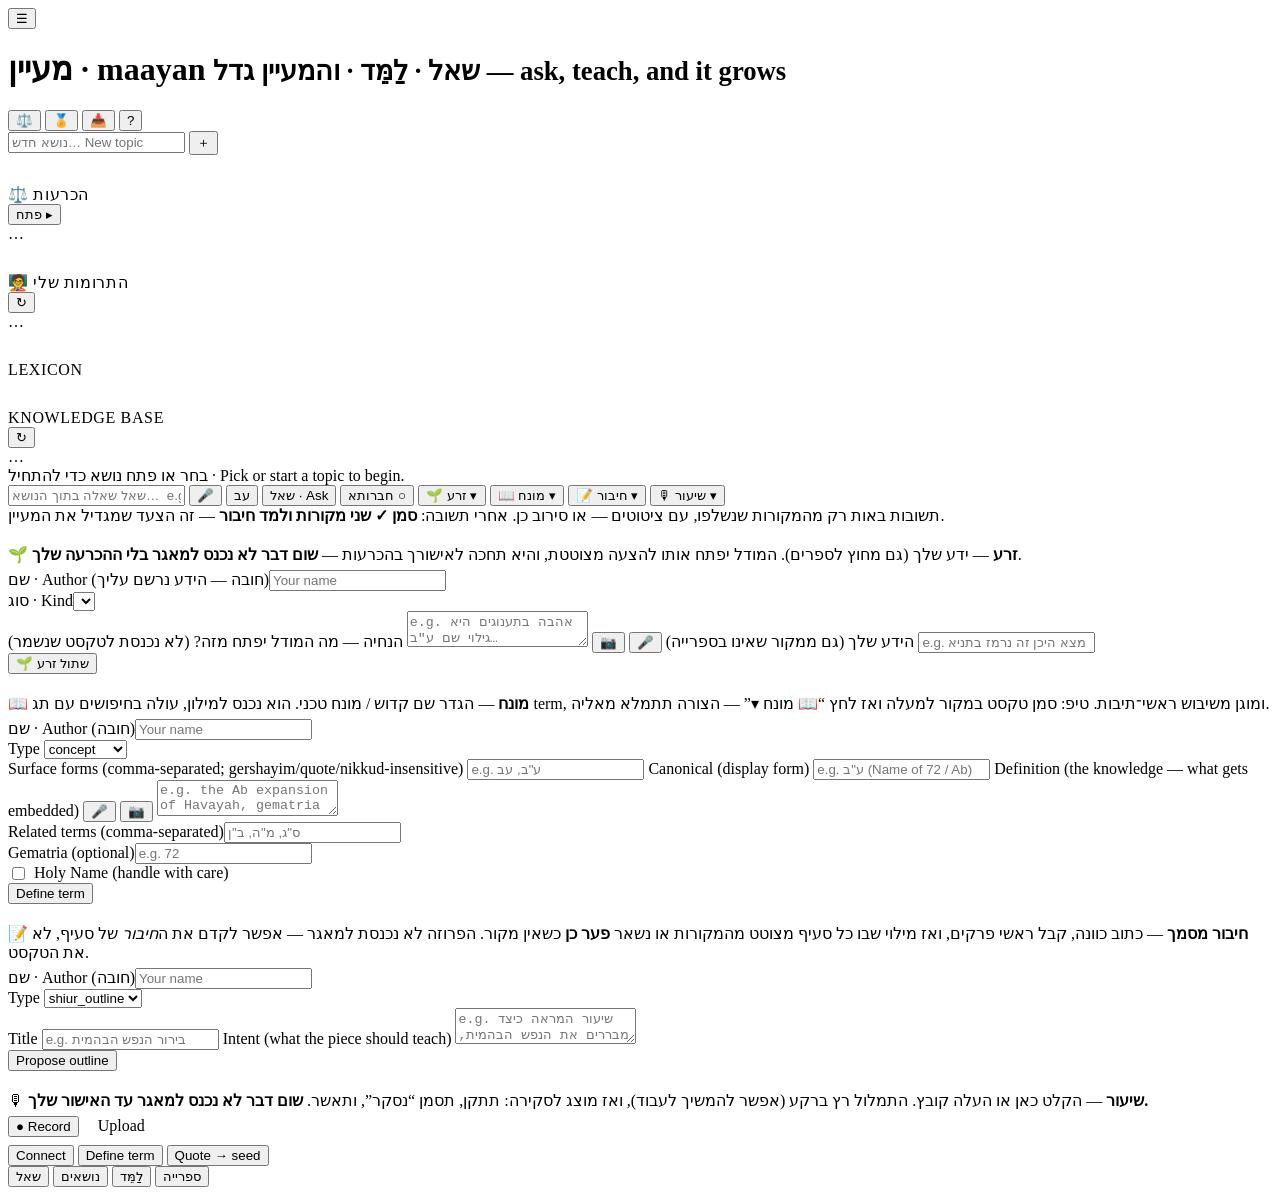
==== commit b14441f3: "A1: split the UI shell into index.html + styles.css + app.js + auth.js index.html was 2,030 lines of" ====
--- a/maayan/ui/static/index.html
+++ b/maayan/ui/static/index.html
@@ -10,195 +10,7 @@
   <meta name="apple-mobile-web-app-capable" content="yes" />
   <meta name="mobile-web-app-capable" content="yes" />
   <meta name="apple-mobile-web-app-title" content="maayan" />
-  <style>
-    :root { --bg:#f6f4ef; --panel:#fff; --ink:#23201b; --muted:#8a8275;
-            --line:#e4ded2; --accent:#6b4f2a; --cited:#b8860b; --gold:#a07908;
-            --expert:#2e6b4f; --derived:#3a5a9b; --seed:#8a5a2b; --term:#6b4f8a; --shiur:#b5651d; }
-    * { box-sizing:border-box; }
-    body { margin:0; background:var(--bg); color:var(--ink);
-           font:16px/1.6 -apple-system,Segoe UI,Roboto,Helvetica,Arial,sans-serif; }
-    header { padding:14px 22px; border-bottom:1px solid var(--line); background:var(--panel);
-             display:flex; align-items:center; gap:12px; }
-    h1 { margin:0; font-size:19px; font-weight:650; }
-    h1 small { color:var(--muted); font-weight:400; margin-left:8px; }
-    .layout { display:flex; height:calc(100vh - 56px); }
-    aside { width:260px; border-right:1px solid var(--line); background:var(--panel);
-            padding:14px; overflow-y:auto; flex:0 0 auto; }
-    main { flex:1; display:flex; flex-direction:column; min-width:0; }
-    .turns { flex:1; overflow-y:auto; padding:20px; max-width:900px; width:100%; margin:0 auto; }
-    .composer { border-top:1px solid var(--line); background:var(--panel); padding:14px 20px;
-                max-width:900px; width:100%; margin:0 auto; }
-    textarea, input:not([type=checkbox]), select { font:inherit; width:100%; padding:9px 11px;
-            border:1px solid var(--line); border-radius:8px; background:#fff; color:inherit; }
-    .row { display:flex; gap:8px; align-items:center; }
-    .row > * { flex:1; }
-    button { font:inherit; cursor:pointer; padding:9px 15px; border:none; border-radius:8px;
-             background:var(--accent); color:#fff; font-weight:600; flex:0 0 auto; }
-    button.secondary { background:#efe9dd; color:var(--ink); }
-    button.secondary.active { background:var(--accent); color:#fff; }  /* an engaged mode toggle (e.g. חברותא) */
-    button.ghost { background:transparent; color:var(--accent); padding:4px 8px; font-size:13px; }
-    button:disabled { opacity:.5; cursor:default; }
-    .hint { color:var(--muted); font-size:13px; }
-    .thread-item { padding:8px 10px; border-radius:8px; cursor:pointer; font-size:14px; }
-    .thread-item:hover { background:var(--bg); }
-    .thread-item.active { background:#efe9dd; font-weight:600; }
-    .turn { border:1px solid var(--line); border-radius:10px; padding:12px 14px; margin:0 0 14px; background:var(--panel); }
-    .turn .who { font-size:12px; color:var(--muted); text-transform:uppercase; letter-spacing:.04em; margin-bottom:5px; }
-    .turn .body { white-space:pre-wrap; }
-    .turn.seed { border-left:4px solid var(--seed); }
-    .turn.development { border-left:4px solid var(--derived); }
-    .turn.ask { border-left:4px solid var(--accent); }
-    .badge { font-size:11px; border-radius:6px; padding:1px 6px; margin-left:6px; border:1px solid; }
-    .badge.expert { color:var(--expert); border-color:var(--expert); }
-    .badge.derived { color:var(--derived); border-color:var(--derived); }
-    .badge.term { color:var(--term); border-color:var(--term); }
-    .badge.shiur { color:var(--shiur); border-color:var(--shiur); }
-    .badge.proposed { color:var(--seed); border-color:var(--seed); }
-    .badge.approved { color:var(--expert); border-color:var(--expert); }
-    .badge.rejected { color:#9a3b2f; border-color:#9a3b2f; }
-    .src { border:1px solid var(--line); border-radius:8px; padding:8px 10px; margin:6px 0; font-size:14px; }
-    .src.expert { border-color:var(--expert); } .src.derived { border-color:var(--derived); }
-    .src.term { border-color:var(--term); } .src.shiur { border-color:var(--shiur); }
-    .src .ref { font-weight:600; } .src .ref .cited { color:var(--cited); }
-    /* The via-line: expansion provenance, visually subordinate to the source it explains. */
-    .vialine { font-size:.85em; color:#7a6f5c; margin:2px 0 4px 1.4em; }
-    .vialine .ev-derived_bootstrap { color:#b8860b; } /* the one deliberate emotional cue */
-    /* Inquiry cards (שאלות לרב): questions to the Rav, never database rows. */
-    .inq { border:1px solid var(--line); border-radius:8px; padding:8px 10px; margin:6px 0;
-           background:var(--panel); font-size:.92em; }
-    /* The margins (Prompt 36): a bottom sheet on narrow screens, a floating
-       margin column on wide ones — the reader becomes a daf. */
-    .margins-sheet { position:fixed; z-index:60; background:var(--panel);
-      border:1px solid var(--line); box-shadow:0 -6px 24px rgba(0,0,0,.15);
-      left:0; right:0; bottom:0; max-height:55vh; border-radius:12px 12px 0 0;
-      display:flex; flex-direction:column; }
-    @media (min-width: 900px) {
-      .margins-sheet { left:auto; right:24px; top:70px; bottom:24px; width:340px;
-        max-height:none; border-radius:12px; box-shadow:0 6px 24px rgba(0,0,0,.15); }
-    }
-    .margins-head { display:flex; justify-content:space-between; align-items:center;
-      padding:10px 14px; border-bottom:1px solid var(--line); }
-    .margins-body { overflow-y:auto; padding:8px 14px; }
-    .margin-group { margin-bottom:10px; }
-    .margin-head { font-size:.8em; color:var(--muted); text-transform:uppercase;
-      letter-spacing:.04em; margin-bottom:4px; }
-    .margin-item { margin:4px 0; font-size:.92em; }
-    .margin-item .ev-derived_bootstrap { color:#b8860b; }
-    .outref { color:var(--muted); }  /* an anchor outside the corpus — real, not walkable */
-    .src .ref input.srcpick { margin-right:5px; vertical-align:middle; cursor:pointer; }
-    .connect { border:1px dashed var(--expert); border-radius:8px; padding:8px 10px; margin-top:10px; }
-    .actions { margin-top:8px; display:flex; gap:8px; }
-    .refused { color:#9a3b2f; }
-    label.field { display:block; margin:8px 0 3px; font-size:13px; color:var(--muted); }
-    .hidden { display:none; }
-    .empty { color:var(--muted); text-align:center; margin-top:40px; }
-
-    /* --- UI redesign Phase 1: header nav, loop strip, modal, review cards, gold --- */
-    .navbtn { position:relative; background:transparent; color:var(--ink); font-size:17px;
-              padding:4px 9px; border:1px solid var(--line); border-radius:8px; cursor:pointer;
-              flex:0 0 auto; font-weight:400; }
-    .navbtn:hover { background:var(--bg); }
-    .navbtn .cnt { position:absolute; top:-7px; right:-7px; background:var(--accent); color:#fff;
-                   font-size:11px; font-weight:700; border-radius:9px; min-width:18px; height:18px;
-                   line-height:18px; text-align:center; padding:0 3px; }
-    .navbtn .cnt.zero { display:none; }
-    .loopstrip { border:1px solid var(--line); background:var(--panel); border-radius:12px;
-                 padding:14px 16px; margin:18px auto 0; max-width:660px; font-size:14px;
-                 text-align:start; position:relative; }
-    .loopstrip .steps { display:grid; grid-template-columns:repeat(auto-fit,minmax(140px,1fr));
-                        gap:10px; margin-top:10px; }
-    .loopstrip .step { border-inline-start:3px solid var(--line); padding-inline-start:9px; }
-    .loopstrip .step b { display:block; margin-bottom:2px; }
-    .loopstrip .dismiss { position:absolute; top:8px; inset-inline-end:10px; }
-    .modal-back { position:fixed; inset:0; background:rgba(0,0,0,.4); z-index:95; display:flex; }
-    .modal { background:var(--panel); margin:auto; width:min(480px,92vw); border-radius:12px;
-             padding:18px 20px; box-shadow:0 12px 48px rgba(0,0,0,.3); }
-    .modal h3 { margin:0 0 6px; font-size:16px; }
-    .modal .ctx { font-size:13px; color:var(--muted); margin-bottom:10px; white-space:pre-wrap; }
-    .modal .err { color:#9a3b2f; font-size:13px; min-height:17px; margin-top:6px; }
-    .review-sec { margin-bottom:18px; }
-    .review-sec h4 { margin:0 0 6px; font-size:12px; color:var(--muted);
-                     text-transform:uppercase; letter-spacing:.04em; }
-    .badge.gold { color:var(--gold); border-color:var(--gold); }
-    .kpi { display:inline-block; border:1px solid var(--line); border-radius:8px;
-           padding:6px 10px; margin:0 6px 6px 0; font-size:13px; background:var(--panel); }
-    .kpi b { font-size:16px; }
-
-    /* --- mobile chrome (hidden on desktop) --- */
-    .menu-btn { display:none; background:transparent; color:var(--ink); font-size:20px;
-                padding:4px 8px; border:1px solid var(--line); border-radius:8px; }
-    .scrim { display:none; position:fixed; inset:0; background:rgba(0,0,0,.35); z-index:39; }
-    .tabbar { display:none; position:fixed; left:0; right:0; bottom:0; z-index:30;
-              border-top:1px solid var(--line); background:var(--panel);
-              padding-bottom:env(safe-area-inset-bottom); }
-    .tabbar button { flex:1; background:transparent; color:var(--muted); font-weight:600;
-                     border-radius:0; padding:11px 4px; font-size:13px; }
-    .tabbar button.active { color:var(--accent); }
-    .toast { position:fixed; left:50%; bottom:74px; transform:translateX(-50%);
-             background:var(--ink); color:#fff; padding:10px 16px; border-radius:10px;
-             font-size:14px; max-width:88%; text-align:center; z-index:60; opacity:0;
-             transition:opacity .2s; pointer-events:none; }
-    .toast.show { opacity:.96; }
-
-    /* --- voice dictation mic --- */
-    .mic { background:#efe9dd; color:var(--accent); padding:7px 10px; font-size:15px; }
-    .mic.recording { background:#9a3b2f; color:#fff; animation:micpulse 1.1s infinite; }
-    button.recording { background:#9a3b2f; color:#fff; }
-    @keyframes micpulse { 0%,100% { opacity:1; } 50% { opacity:.5; } }
-    .field.with-mic { display:flex; justify-content:space-between; align-items:center; }
-    #voiceLang { min-width:34px; text-align:center; }
-
-    /* --- highlight-to-act selection menu (Prompt 30) --- */
-    .sel-menu { position:fixed; z-index:90; display:flex; gap:2px; padding:3px;
-                background:var(--ink); border-radius:9px; box-shadow:0 6px 22px rgba(0,0,0,.3);
-                transform:translate(-50%, -100%); }
-    .sel-menu.hidden { display:none; }
-    .sel-menu button { background:transparent; color:#fff; border:0; padding:7px 10px;
-                       font-size:13px; border-radius:6px; cursor:pointer; white-space:nowrap; }
-    .sel-menu button:hover { background:rgba(255,255,255,.16); }
-    /* --- inbox quick-capture (Prompt 30) --- */
-    .inbox-item { border:1px solid var(--line); border-radius:9px; padding:9px 11px; margin-bottom:8px; }
-    .inbox-item .meta { display:flex; gap:8px; align-items:center; margin-top:7px; }
-    .inbox-item select { flex:1; min-width:0; }
-    /* --- reader / library overlays + reading modes (Prompt 29) --- */
-    .srcref { cursor:pointer; } .srcref:hover { text-decoration:underline; }
-    .overlay { position:fixed; inset:0; background:rgba(0,0,0,.4); z-index:70; display:flex; }
-    .reader { background:var(--panel); color:var(--ink); margin:auto; width:min(820px,94vw);
-              max-height:92vh; overflow:auto; border-radius:12px; box-shadow:0 12px 48px rgba(0,0,0,.25); }
-    .reader-head { position:sticky; top:0; background:var(--panel); border-bottom:1px solid var(--line);
-                   padding:11px 16px; display:flex; align-items:center; gap:8px; z-index:1; }
-    .reader-head .title { font-weight:650; flex:1; min-width:0; }
-    .reader-body { padding:18px 22px;
-      font-family:"Frank Ruhl Libre","Frank Ruehl CLM","David Libre",David,"Times New Roman",serif;
-      font-size:calc(18px * var(--read-scale,1)); line-height:2; }
-    .reader-seg { padding:6px 4px; margin:2px 0; border-radius:6px; }
-    .reader-seg.cited { background:rgba(184,134,11,.16); box-shadow:inset 3px 0 0 var(--cited); padding-left:12px; }
-    .reader-seg .seg-ref { font-family:-apple-system,Segoe UI,sans-serif; font-size:12px; color:var(--muted); margin-bottom:2px; }
-    .lib-body { padding:14px 16px; }
-    .lib-item { padding:10px 12px; border:1px solid var(--line); border-radius:8px; margin:6px 0; cursor:pointer; }
-    .lib-item:hover { background:var(--bg); }
-    body[data-read-mode="sepia"] .reader, body[data-read-mode="sepia"] .reader-head { background:#f4ecd8; color:#43381f; }
-    body[data-read-mode="sepia"] .reader-body { color:#43381f; }
-    body[data-read-mode="dark"] .reader, body[data-read-mode="dark"] .reader-head { background:#201e1a; color:#e9e3d7; border-color:#3a352d; }
-    body[data-read-mode="dark"] .reader-body { color:#e9e3d7; }
-    body[data-read-mode="dark"] .reader-seg .seg-ref { color:#a59b88; }
-
-    @media (max-width: 720px) {
-      h1 { font-size:17px; } h1 small { display:none; }
-      .menu-btn { display:inline-flex; }
-      .layout { height:calc(100vh - 56px - 54px); height:calc(100dvh - 56px - 54px); }
-      aside { position:fixed; top:56px; bottom:0; left:0; width:84%; max-width:300px; z-index:40;
-              transform:translateX(-100%); transition:transform .2s ease;
-              box-shadow:2px 0 24px rgba(0,0,0,.18); }
-      body.drawer-open aside { transform:translateX(0); }
-      body.drawer-open .scrim { display:block; }
-      .turns { padding:14px; }
-      .composer { padding:12px 14px; }
-      .composer .row { flex-wrap:wrap; }
-      .composer .row #q { flex:1 1 100%; }
-      .tabbar { display:flex; }
-    }
-  </style>
+<link rel="stylesheet" href="/styles.css">
 </head>
 <body>
   <header>
@@ -368,1576 +180,7 @@
     <button data-tab="library">ספרייה</button>
   </nav>
 
-  <script>
-    const $ = (id) => document.getElementById(id);
-    const AUTHOR_KEY = 'maayan.author';
-    let active = null;      // active thread id
-    let lastAnswer = null;  // last answer (sources + session_id) for "Connect these sources"
-    let chavrusaOn = false; // חברותא mode: route Ask through the bounded study loop (Prompt 39)
-
-    const esc = (t) => { const d = document.createElement('div'); d.textContent = t ?? ''; return d.innerHTML; };
-    const j = (r) => r.json();
-    // POST JSON and surface HTTP errors instead of silently parsing a 500/502 body as if
-    // it were an answer. Throws Error(detail) on !ok so callers can show a retryable notice.
-    async function jPost(url, payload) {
-      const r = await fetch(url, { method:'POST', headers:{'Content-Type':'application/json'},
-        body: JSON.stringify(payload) });
-      if (!r.ok) {
-        let detail = 'שגיאה ' + r.status;
-        try { const e = await r.json(); if (e && e.detail) detail = e.detail; } catch (_) {}
-        throw new Error(detail);
-      }
-      return r.json();
-    }
-    // The one evidence-badge grammar (UI spec Rule 2) — identical everywhere.
-    const EV_GLYPH = {expert:'●', curated:'◆', deterministic:'⚙',
-                      derived_approved:'◐', derived_bootstrap:'◌'};
-
-    async function loadKinds() {
-      try { const ks = await j(await fetch('/kinds'));
-        $('kind').innerHTML = ks.map(k => `<option>${k}</option>`).join('');
-      } catch (e) { $('kind').innerHTML = '<option>connection</option>'; }
-    }
-
-    async function loadThreads() {
-      const ts = await j(await fetch('/threads'));
-      $('threadList').innerHTML = ts.length ? ts.map(t =>
-        `<div class="thread-item ${t.id === active ? 'active' : ''}" data-id="${t.id}">${esc(t.title)}</div>`
-      ).join('') : '<div class="hint">No topics yet.</div>';
-      [...document.querySelectorAll('#threadList .thread-item')].forEach(el =>
-        el.onclick = () => openThread(el.dataset.id));
-    }
-
-    async function loadTerms() {
-      try {
-        const ts = await j(await fetch('/terms'));
-        $('termList').innerHTML = ts.length ? ts.map(t =>
-          `<div class="thread-item" title="${esc(t.term_type)} · by ${esc(t.author)}">`
-          + `${esc(t.canonical)} <span class="badge term">${esc(t.term_type)}</span></div>`
-        ).join('') : '<div class="hint">No terms yet.</div>';
-      } catch (e) { $('termList').innerHTML = '<div class="hint">No terms yet.</div>'; }
-    }
-
-    // -- modal helper (R6): the sacred actions deserve better than window.prompt --
-    // One small form-in-overlay: context shown, validation inline, cancel does nothing.
-    function mkModal({ title, context, fields, submitLabel, onSubmit }) {
-      const back = document.createElement('div');
-      back.className = 'modal-back';
-      const inputs = (fields || []).map(f => `
-        <label class="field">${esc(f.label)}</label>
-        ${f.textarea
-          ? `<textarea id="m-${esc(f.id)}" rows="2" dir="auto" placeholder="${esc(f.placeholder || '')}"></textarea>`
-          : `<input id="m-${esc(f.id)}" dir="auto" placeholder="${esc(f.placeholder || '')}" />`}
-      `).join('');
-      back.innerHTML = `<div class="modal">
-        <h3 dir="auto">${esc(title)}</h3>
-        ${context ? `<div class="ctx" dir="auto">${esc(context)}</div>` : ''}
-        ${inputs}
-        <div class="err" id="m-err"></div>
-        <div class="actions" style="justify-content:flex-end">
-          <button class="secondary" id="m-cancel">ביטול</button>
-          <button id="m-ok">${esc(submitLabel || 'שמור')}</button>
-        </div></div>`;
-      back.addEventListener('click', (e) => { if (e.target === back) back.remove(); });
-      document.body.appendChild(back);
-      // Initial values set via .value (never interpolated into markup): quote-safe.
-      (fields || []).forEach(f => {
-        const el = back.querySelector('#m-' + f.id);
-        if (el && f.value) el.value = f.value;
-      });
-      const err = back.querySelector('#m-err');
-      back.querySelector('#m-cancel').onclick = () => back.remove();
-      back.querySelector('#m-ok').onclick = async () => {
-        const values = {};
-        (fields || []).forEach(f => { values[f.id] = back.querySelector('#m-' + f.id).value.trim(); });
-        await onSubmit(values, (msg) => { err.textContent = msg; }, () => back.remove());
-      };
-      const first = back.querySelector('input, textarea');
-      if (first) first.focus();
-      return back;
-    }
-    window.mkModal = mkModal;
-
-    // -- the Review workbench (הכרעות): every gate in one place (redesign R3) ----
-    // One queue, one count, one card anatomy: what is proposed · its evidence ·
-    // approve / reject. Dismiss carries the same weight as answer.
-    const KIND_HE = { developments: 'פיתוחים', relations: 'קשרים', inquiries: 'שאלות לרב', inbox: 'מחשבות' };
-
-    async function loadReviewCount() {
-      let data = null;
-      try { data = await j(await fetch('/api/review/queue')); } catch (e) { /* offline */ }
-      const cnt = $('reviewCnt');
-      if (!data) {
-        if (cnt) cnt.classList.add('zero');
-        $('reviewSummary').textContent = 'לא זמין כרגע';
-        return null;
-      }
-      if (cnt) { cnt.textContent = data.total; cnt.classList.toggle('zero', !data.total); }
-      const parts = Object.entries(data.counts || {}).filter(([, v]) => v > 0)
-        .map(([k, v]) => `${KIND_HE[k] || k} ${v}`);
-      $('reviewSummary').innerHTML = data.total
-        ? `<b>${data.total}</b> ממתינות: ${esc(parts.join(' · '))}`
-        : 'אין הכרעות ממתינות ✓';
-      return data;
-    }
-
-    function reviewCard(inner) { return `<div class="src" dir="auto">${inner}</div>`; }
-
-    async function openReview() {
-      document.body.classList.remove('drawer-open');
-      const data = await loadReviewCount();
-      if (!data) { toast('שולחן ההכרעות אינו זמין.'); return; }
-      const devRows = (data.developments || []).map(d => reviewCard(`
-        <div class="ref">◐ פיתוח מוצע <span class="badge proposed">proposed</span>
-          <span class="hint">(זרע של ${esc(d.author)})</span></div>
-        <div dir="auto">${esc(d.text)}</div>
-        ${d.grounded_in && d.grounded_in.length
-          ? `<div class="hint">מבוסס על: ${esc(d.grounded_in.join(', '))}</div>` : ''}
-        <div class="actions">
-          <button onclick="reviewDecideDev('${esc(d.id)}','approve')">✓ אשר — ייכנס למאגר</button>
-          <button class="secondary" onclick="reviewDecideDev('${esc(d.id)}','reject')">✗ דחה</button>
-          <button class="ghost" onclick="closeOverlay(); openThread('${esc(d.thread_id)}')">פתח בנושא ▸</button>
-        </div>`)).join('');
-      const relRows = (data.relations || []).map(r => reviewCard(`
-        <div class="ref">${EV_GLYPH[r.evidence] || '?'} קשר מוצע
-          <span class="badge proposed">${esc(r.rel_type)}</span>
-          <span class="hint">בטחון ${(r.confidence * 100).toFixed(0)}% · ${esc(r.author)}</span></div>
-        <div dir="auto"><span class="srcref" onclick='openReader(${attr(r.subject_label)})'>${esc(r.subject_label)}</span>
-          ⟵ ${esc(r.rel_type)} ⟶
-          <span class="srcref" onclick='openReader(${attr(r.object_label)})'>${esc(r.object_label)}</span></div>
-        ${r.note ? `<div class="hint" dir="auto">${esc(r.note)}</div>` : ''}
-        <div class="actions">
-          <button onclick="approveRelation('${esc(r.id)}')">✓ אשר — אתה הערב לקשר</button>
-          <button class="secondary" onclick="rejectRelation('${esc(r.id)}')">✗ דחה</button>
-        </div>`)).join('');
-      const inqRows = (data.inquiries || []).map(it => {
-        const parts = Object.entries(it.priority_parts || {}).map(([k, v]) => `${k}(${v})`).join(' + ');
-        const ask = it.kind === 'refused_question' && it.payload && it.payload.questions
-          ? `<button class="ghost" onclick='closeOverlay(); prefillAsk(${attr(it.payload.questions[0])})'>שאל שוב ↩</button>` : '';
-        return reviewCard(`
-          <div class="ref">？ ${esc(it.title)}</div>
-          <div class="hint">${esc(it.detail)}</div>
-          <div class="hint" style="font-family:monospace" title="החישוב גלוי — התור מרוויח את זמנך ביושר">priority ${it.priority.toFixed(1)} = ${esc(parts)}</div>
-          <div class="actions">
-            <button onclick='answerInquiry(${attr(it.id)}, ${attr(it.title)})'>ענה ✓ — רשום מה נוצר</button>
-            <button class="secondary" onclick='dismissInquiry(${attr(it.id)})'>דחה ✗</button>${ask}
-          </div>`);
-      }).join('');
-      const inboxRows = (data.inbox || []).map(it => reviewCard(`
-        <div class="ref">📥 מחשבה <span class="hint">(${esc(it.author)})</span></div>
-        <div dir="auto">${esc(it.text)}</div>
-        <div class="actions"><button class="ghost" onclick="closeOverlay(); openInbox()">מיין לנושא ▸</button></div>`)).join('');
-      const sec = (key, rows, emptyMsg) => `<div class="review-sec">
-        <h4>${esc(KIND_HE[key])} · ${(data.counts || {})[key] || 0}</h4>
-        ${rows || `<div class="hint">${esc(emptyMsg)}</div>`}</div>`;
-      const h = Object.entries(data.harvest || {});
-      const harvest = h.length
-        ? `<div class="hint" style="margin-bottom:10px">🌾 היום נענו → ${esc(h.map(([k, v]) => `${k}: ${v}`).join(' · '))}</div>` : '';
-      const empty = !data.total
-        ? `<div class="empty" style="margin:24px 0">אין הכרעות ממתינות — הכל נסקר ✓<br>
-             <span class="hint">כשהמודל יציע פיתוח, קשר, או שאלה — זה יופיע כאן ויחכה לך.</span></div>` : '';
-      mkOverlay(`<div class="reader-head" dir="rtl">
-          <span class="title">⚖️ הכרעות — מה שמחכה לאישורך</span>
-          <button class="ghost" title="חדש את שאלות לרב" onclick="generateInquiries()">↻ שאלות</button>
-          <button class="ghost" onclick="closeOverlay()" title="Close">✕</button></div>
-        <div class="reader-body" dir="rtl" style="font-family:inherit; font-size:15px; line-height:1.6">
-          <div class="hint" style="margin-bottom:10px">שום דבר לא נכנס למאגר בלי הכרעה שלך.
-            אישור מוסיף ידע (ונרשם כשאלת־זהב); דחייה שוקלת בדיוק כמו אישור.</div>
-          ${harvest}${empty}
-          ${data.total ? sec('developments', devRows, 'אין פיתוחים ממתינים') : ''}
-          ${data.total ? sec('relations', relRows, 'אין קשרים ממתינים') : ''}
-          ${data.total ? sec('inquiries', inqRows, 'אין שאלות פתוחות') : ''}
-          ${data.total ? sec('inbox', inboxRows, 'אין מחשבות שממתינות למיון') : ''}
-        </div>`);
-    }
-    window.openReview = openReview;
-
-    async function reviewDecideDev(devId, action) {
-      const r = await fetch('/developments/' + devId + '/' + action, { method: 'POST' });
-      if (r.ok) {
-        toast(action === 'approve'
-          ? 'אושר ✓ — נכנס למאגר כ־derived ונוסף כשאלת־זהב.' : 'נדחה — שום דבר לא נכנס.');
-        openReview();
-      } else { const e = await j(r); toast('שגיאה: ' + (e.detail || r.status)); }
-    }
-    window.reviewDecideDev = reviewDecideDev;
-
-    function requireAuthor(then) {
-      const saved = (localStorage.getItem(AUTHOR_KEY) || '').trim();
-      if (saved) { then(saved); return; }
-      mkModal({
-        title: 'מי מכריע?', context: 'אישור נרשם על שמך — פעם אחת, ונזכור.',
-        fields: [{ id: 'author', label: 'השם שלך', placeholder: 'e.g. הרב רנדל' }],
-        submitLabel: 'המשך',
-        onSubmit: (v, err, close) => {
-          if (!v.author) { err('שם נדרש.'); return; }
-          localStorage.setItem(AUTHOR_KEY, v.author); close(); then(v.author);
-        },
-      });
-    }
-
-    async function approveRelation(id) {
-      requireAuthor(async (author) => {
-        const r = await fetch('/api/relations/' + id + '/approve', { method: 'POST',
-          headers: { 'Content-Type': 'application/json' }, body: JSON.stringify({ author }) });
-        if (r.ok) { toast('הקשר אושר ✓ — מעכשיו הוא מרחיב חיפושים.'); openReview(); }
-        else { const e = await j(r); toast('שגיאה: ' + (e.detail || r.status)); }
-      });
-    }
-    async function rejectRelation(id) {
-      const r = await fetch('/api/relations/' + id + '/reject', { method: 'POST' });
-      if (r.ok) { toast('הקשר נדחה — לא ישפיע על חיפושים.'); openReview(); }
-      else { const e = await j(r); toast('שגיאה: ' + (e.detail || r.status)); }
-    }
-    window.approveRelation = approveRelation; window.rejectRelation = rejectRelation;
-
-    async function generateInquiries() {
-      try { await fetch('/api/inquiries/generate', { method: 'POST' }); } catch (e) {}
-      openReview();
-    }
-    function answerInquiry(id, title) {
-      mkModal({
-        title: 'ענה ✓ — מה נוצר מהתשובה?', context: title,
-        fields: [{ id: 'resolution', label: 'מה לימדת? (חיבור / מונח / פיתוח + מילה)',
-                   placeholder: 'e.g. חיבור תניא↔לקו"ת על אהבה', textarea: true }],
-        submitLabel: 'סמן כנענתה',
-        onSubmit: async (v, err, close) => {
-          if (!v.resolution) { err('רשום מה נוצר — כך הקציר נמדד.'); return; }
-          const r = await fetch(`/api/inquiries/${id}/answer`, { method: 'POST',
-            headers: { 'Content-Type': 'application/json' },
-            body: JSON.stringify({ resolution: v.resolution }) });
-          if (r.ok) { close(); toast('נענתה ✓ — נוספה לקציר של היום.'); openReview(); }
-          else { const e = await j(r); err('שגיאה: ' + (e.detail || r.status)); }
-        },
-      });
-    }
-    async function dismissInquiry(id) {
-      await fetch(`/api/inquiries/${id}/dismiss`, { method: 'POST' });
-      openReview();
-    }
-    function prefillAsk(q) { $('q').value = q; $('q').focus(); }
-    window.generateInquiries = generateInquiries; window.answerInquiry = answerInquiry;
-    window.dismissInquiry = dismissInquiry; window.prefillAsk = prefillAsk;
-    window.loadReviewCount = loadReviewCount;
-
-    // -- the Gold panel (שאלות זהב): the eval flywheel, visible (redesign R4) ----
-    // Every gated approval auto-drafts a regression example; this is where the
-    // scholar finally SEES the test set his teaching builds.
-    const ORIGIN_HE = { connection: 'חיבור', development: 'פיתוח', term: 'מונח', inquiry: 'שאלה שנענתה' };
-    async function openGold() {
-      let g;
-      try {
-        const r = await fetch('/api/goldset');
-        if (!r.ok) { toast('שאלות הזהב אינן זמינות בהתקנה זו.'); return; }
-        g = await r.json();
-      } catch (e) { toast('שאלות הזהב אינן זמינות.'); return; }
-      const chips = Object.entries(g.by_origin || {})
-        .map(([k, v]) => `<span class="kpi">${esc(ORIGIN_HE[k] || k)} <b>${v}</b></span>`).join('');
-      const rep = g.last_report;
-      const fmtPct = (x) => (x * 100).toFixed(0) + '%';
-      const report = rep
-        ? `<div class="review-sec"><h4>הריצה האחרונה · ${esc(rep.date.slice(0, 10))}</h4>
-             ${Object.entries(rep.hit || {}).map(([k, v]) =>
-               `<span class="kpi">hit@${esc(k)} <b>${fmtPct(v)}</b></span>`).join('')}
-             <span class="kpi">MRR <b>${rep.mrr.toFixed(2)}</b></span>
-             <span class="kpi">נענו <b>${fmtPct(rep.answer_rate)}</b></span>
-             <div class="hint">${rep.n_ranked} שאלות מדורגות · ${rep.n_gate_only} בודקות רק את שער הסירוב</div>
-           </div>`
-        : `<div class="review-sec"><h4>מדידה</h4>
-             <div class="hint">עדיין אין דוח. מריצים מהמסוף: <code>uv run maayan eval --captured</code> —
-             והתוצאה תופיע כאן.</div></div>`;
-      const rows = (g.examples || []).map(e => `
-        <div class="src" dir="auto" style="${e.retracted ? 'opacity:.45' : ''}">
-          <div class="ref">🏅 ${esc(e.question)}
-            <span class="badge gold">${esc(ORIGIN_HE[e.origin_kind] || e.origin_kind)}</span>
-            ${e.retracted ? '<span class="badge rejected">retracted</span>' : ''}</div>
-          <div class="hint">${e.expected_refs.length
-            ? 'צריך להעלות: ' + esc(e.expected_refs.join(', '))
-            : 'בודקת את שער הסירוב (אסור לענות)'}</div>
-        </div>`).join('') || '<div class="hint">עדיין אין שאלות זהב — הן נולדות מהאישורים שלך.</div>';
-      mkOverlay(`<div class="reader-head" dir="rtl">
-          <span class="title">🏅 שאלות זהב — המבחן שהלימוד שלך בונה</span>
-          <button class="ghost" onclick="closeOverlay()" title="Close">✕</button></div>
-        <div class="reader-body" dir="rtl" style="font-family:inherit; font-size:15px; line-height:1.6">
-          <div class="hint" style="margin-bottom:10px">כל אישור שלך — חיבור, פיתוח, מונח, שאלה שנענתה —
-            הופך אוטומטית למבחן קבוע. כך יודעים שהלימוד באמת עוזר: מלמדים, מודדים, רואים את המספרים עולים.</div>
-          <span class="kpi">סה״כ <b>${g.total}</b></span>${chips}
-          <span class="kpi">שער־בלבד <b>${g.gate_only}</b></span>
-          ${report}
-          <div class="review-sec"><h4>הדוגמאות האחרונות</h4>${rows}</div>
-          <div class="hint">בצד שאלות הזהב שנקלטות מאליהן יש גם סטים שנערכים ביד
-            (<code>eval/goldset.yaml</code> ואחיו) — זהב אמיתי עורכים, לא מקליקים.</div>
-        </div>`);
-    }
-    window.openGold = openGold;
-
-    // -- the guide (G2): the walkthrough lives IN the app, offline ----------------
-    function openGuide() {
-      mkOverlay(`<div class="reader-head" dir="rtl">
-          <span class="title">? מדריך — איך המעיין גדל</span>
-          <button class="ghost" onclick="closeOverlay()" title="Close">✕</button></div>
-        <div class="reader-body" dir="rtl" style="font-family:inherit; font-size:15px; line-height:1.7">
-          <div class="review-sec"><h4>הלולאה — ארבעה צעדים</h4>
-            <div class="src"><b>1 · שאל</b> — כתוב שאלה (או 🎤 דבר). התשובה באה רק מהמקורות, עם ציטוטים —
-              או סירוב כן. שאלה לא שומרת כלום.</div>
-            <div class="src"><b>2 · לַמֵּד</b> — <b>חיבור:</b> סמן ✓ שני מקורות מתחת לתשובה וכתוב את הקשר ביניהם.
-              <b>🌱 זרע:</b> כתוב ידע משלך והמודל יפתח אותו. <b>📖 מונח:</b> הגדר שם קדוש / מונח.
-              <b>🎙 שיעור:</b> הקלט — תמלול יחכה לסקירתך.</div>
-            <div class="src"><b>3 · הכרע</b> — כל מה שהמודל מציע מחכה לך ב־⚖️ הכרעות.
-              אישור מכניס למאגר על שמך; דחייה — כלום לא נכנס. שום דבר לא עוקף אותך.</div>
-            <div class="src"><b>4 · רְאֵה</b> — הידע החדש עולה בתשובות הבאות עם תג
-              <span class="badge expert">expert</span>, כל אישור נוסף כ־🏅 שאלת־זהב (מבחן קבוע),
-              ו״בדוק שהוא עולה →״ מראה מיד שהחיפוש מוצא אותו.</div>
-          </div>
-          <div class="review-sec"><h4>מי ערב לכל פריט — סימני העדות</h4>
-            <div class="hint">● expert — אתה לימדת · ◆ curated — נאסף ביד · ⚙ deterministic — חושב מהטקסט
-              · ◐ derived — המודל הציע ואתה אישרת · ◌ bootstrap — טיוטת מודל שעוד מחכה לאישור</div>
-          </div>
-          <div class="review-sec"><h4>תגי מקור</h4>
-            <div class="hint"><span class="badge">sefaria</span> טקסט מודפס (לקריאה בלבד)
-              · <span class="badge expert">expert</span> החיבורים שלך
-              · <span class="badge derived">derived</span> פיתוח שאושר
-              · <span class="badge term">term</span> מילון
-              · <span class="badge shiur">shiur</span> משיעור מוקלט
-              — כל מה שאינו מודפס ניתן למחיקה (Retract) עם סיבה.</div>
-          </div>
-          <div class="review-sec"><h4>הכלל האחד</h4>
-            <div class="hint">שום דבר לא נכנס למאגר בלי הכרעה שלך — והמערכת לעולם לא עונה
-              מהזיכרון של המודל, רק מהמקורות שנשלפו.</div>
-          </div>
-        </div>`);
-    }
-    window.openGuide = openGuide;
-
-    // -- verify (R5): "did it learn?" — retrieval only, honest either way --------
-    async function verifyLearned(question, ref, statusId) {
-      const el = $(statusId); if (el) el.textContent = 'בודק…';
-      let v;
-      try {
-        const r = await fetch('/api/verify?question=' + encodeURIComponent(question)
-          + '&ref=' + encodeURIComponent(ref));
-        if (!r.ok) { if (el) el.textContent = 'הבדיקה אינה זמינה בהתקנה זו.'; return; }
-        v = await r.json();
-      } catch (e) { if (el) el.textContent = 'הבדיקה נכשלה.'; return; }
-      if (el) el.textContent = v.found
-        ? `✓ נלמד! עולה במקום ${v.rank} מתוך ${v.top.length} בחיפוש על השאלה הזו.`
-        : 'עדיין לא עולה בחיפוש הזה — נסה לנסח את התובנה קרוב יותר ללשון השאלה.';
-    }
-    window.verifyLearned = verifyLearned;
-
-    async function loadStats() {
-      try {
-        const s = await j(await fetch('/stats'));
-        const bySrc = Object.entries(s.chunks_by_source || {})
-          .map(([k, v]) => `${esc(k)} ${v}`).join(' · ') || '—';
-        const dev = s.developments_by_status || {};
-        $('statsPanel').innerHTML =
-          `<div><b>${s.total_chunks}</b> live chunks`
-          + (s.qdrant_points != null ? ` · ${s.qdrant_points} indexed` : '') + `</div>`
-          + `<div>${bySrc}</div>`
-          + `<div>devs: ${(dev.approved||0)} approved · ${(dev.proposed||0)} proposed`
-          + ` · ${(dev.retracted||0)} retracted</div>`
-          + `<div><span class="srcref" title="What left the corpus, and why"
-               onclick="openRetractions()">${s.retractions} retraction(s)</span>`
-          + ` · ${s.threads} thread(s) · ${s.terms} term(s)</div>`;
-      } catch (e) { $('statsPanel').innerHTML = '<div class="hint">stats unavailable</div>'; }
-    }
-    window.loadStats = loadStats;
-
-    // -- the retraction ledger: the audit trail of what left the corpus, and why.
-    // Read-only (no write path); an empty ledger is a statement, not an error.
-    async function openRetractions() {
-      let rows;
-      try { rows = await j(await fetch('/retractions')); }
-      catch (e) { toast('Ledger unavailable.'); return; }
-      const body = (rows && rows.length)
-        ? rows.map(r => `<div class="margin-item">
-             <div class="ref"><span class="srcref" onclick='openReader(${attr(r.ref)})'>${esc(r.ref)}</span>
-               <span class="badge ${esc(r.source)}">${esc(r.source)}</span></div>
-             <div class="hint" dir="auto">${esc(r.author)}${r.reason ? ' — ' + esc(r.reason) : ''}</div>
-           </div>`).join('')
-        : '<div class="hint">שום דבר לא נמחק — the corpus is whole.</div>';
-      mkOverlay(`<div class="reader-head">
-          <span class="title">מה נמחק · Retraction ledger</span>
-          <button class="ghost" onclick="closeOverlay()" title="Close">✕</button></div>
-        <div class="reader-body" dir="rtl">${body}</div>`);
-    }
-    window.openRetractions = openRetractions;
-
-    async function newTopic(title) {
-      const t = await j(await fetch('/threads', { method:'POST', headers:{'Content-Type':'application/json'},
-        body: JSON.stringify({ title }) }));
-      active = t.id; await loadThreads(); await openThread(t.id); return t.id;
-    }
-
-    async function openThread(id) {
-      active = id; $('answerSources').innerHTML = '';
-      document.body.classList.remove('drawer-open');  // close the mobile drawer on pick
-      const d = await j(await fetch('/threads/' + id));
-      [...document.querySelectorAll('.thread-item')].forEach(el =>
-        el.classList.toggle('active', el.dataset.id === id));
-      renderTurns(d.turns);
-    }
-
-    // The loop strip (G1): the four steps, taught where the work starts —
-    // an empty thread. Dismissible, remembered, reopenable from the ? guide.
-    const LOOPSTRIP_KEY = 'maayan.loopstrip.dismissed';
-    function loopStripHTML() {
-      if (localStorage.getItem(LOOPSTRIP_KEY)) return '';
-      return `<div class="loopstrip" dir="rtl">
-        <button class="ghost dismiss" onclick="dismissLoopStrip()" title="הסתר (יישאר במדריך ?)">✕</button>
-        <b>איך המעיין גדל</b> <span class="hint">— ארבעה צעדים, שוב ושוב:</span>
-        <div class="steps">
-          <div class="step"><b>1 · שאל</b><span class="hint">תשובה מצוטטת מהמקורות — או סירוב כן. כלום לא נשמר.</span></div>
-          <div class="step"><b>2 · לַמֵּד</b><span class="hint">סמן ✓ שני מקורות ולמד חיבור, או 🌱 זרע / 📖 מונח / 🎙 שיעור.</span></div>
-          <div class="step"><b>3 · הכרע</b><span class="hint">מה שהמודל מציע מחכה ב־⚖️ — אישור או דחייה שלך.</span></div>
-          <div class="step"><b>4 · רְאֵה</b><span class="hint">הידע עולה בתשובות הבאות, וכל אישור נהיה 🏅 שאלת־זהב.</span></div>
-        </div></div>`;
-    }
-    function dismissLoopStrip() {
-      localStorage.setItem(LOOPSTRIP_KEY, '1');
-      const el = document.querySelector('.loopstrip'); if (el) el.remove();
-    }
-    window.dismissLoopStrip = dismissLoopStrip;
-
-    function renderTurns(turns) {
-      if (!turns.length) {
-        $('turns').innerHTML = '<div class="empty">שאל שאלה — או פתח 🌱 זרע ולַמֵּד ידע חדש.</div>'
-          + loopStripHTML();
-        return;
-      }
-      $('turns').innerHTML = turns.map(t => {
-        let extra = '';
-        if (t.turn_type === 'seed' && t.is_seed) {
-          if (t.directive) extra += `<div class="hint">הנחיה לפיתוח: ${esc(t.directive)}</div>`;
-          extra += `<div class="actions"><button class="ghost" onclick="developSeed('${t.record_id}')"
-            title="המודל יציע פיתוח מצוטט — ואתה תכריע">פתח ▸ Develop</button></div>`;
-        }
-        if (t.turn_type === 'development') {
-          if (t.grounded_in && t.grounded_in.length) extra += `<div class="hint">מבוסס על: ${esc(t.grounded_in.join(', '))}</div>`;
-          if (t.status === 'proposed' && t.grounded)
-            extra += `<div class="actions"><button onclick="decide('${t.record_id}','approve')"
-                        title="ייכנס למאגר כ־derived על שמך">✓ אשר</button>`
-                   + `<button class="secondary" onclick="decide('${t.record_id}','reject')"
-                        title="שום דבר לא ייכנס">✗ דחה</button></div>`;
-        }
-        const statusBadge = t.status ? `<span class="badge ${t.status}">${t.status}</span>` : '';
-        return `<div class="turn ${t.turn_type}">
-          <div class="who">${t.turn_type} · ${esc(t.author)}${statusBadge}</div>
-          <div class="body" dir="auto">${esc(t.text)}</div>${extra}</div>`;
-      }).join('');
-      $('turns').scrollTop = $('turns').scrollHeight;
-    }
-
-    function renderAnswerSources(data) {
-      lastAnswer = data;
-      const cls = data.grounded ? '' : ' refused';
-      const sources = data.sources || [];
-      const srcs = sources.map((s, i) => {
-        const badge = s.source === 'expert' ? '<span class="badge expert">expert</span>'
-                    : s.source === 'derived' ? '<span class="badge derived">derived</span>'
-                    : s.source === 'term' ? '<span class="badge term">term</span>'
-                    : s.source === 'shiur' ? '<span class="badge shiur">shiur</span>' : '';
-        // A cited shiur source can play from its moment in the recording.
-        const play = (s.source === 'shiur' && s.audio_id)
-          ? `<button class="ghost" title="Play from here"
-                onclick="playCitation('${esc(s.audio_id)}', ${s.start_s || 0})">▶ ${fmtTs(s.start_s || 0)}</button>` : '';
-        // Only layered knowledge (expert/derived/term/shiur) is retractable; printed text never is.
-        const retract = ['expert', 'derived', 'term', 'shiur'].includes(s.source)
-          ? `<button class="ghost" style="color:#a33;margin-left:auto"
-                title="Retract this layered-knowledge chunk" onclick="retractSource(${i})">Retract ✕</button>` : '';
-        // The via-line (graph expansion provenance): WHY this source appeared.
-        // Seed hits have no via — the absence is the design.
-        const via = s.via ? `<div class="vialine" dir="auto">↳ via ${esc(s.via.rel_type)}
-            <span class="ev-${esc(s.via.evidence)}">${EV_GLYPH[s.via.evidence] || '?'}</span>
-            (${esc(s.via.author)}) from <span class="srcref"
-            onclick='openReader(${attr(s.via.seed_ref)}, ${attr(s.lang)})'>${esc(s.via.seed_ref)}</span></div>` : '';
-        // The margins affordance (Prompt 36): the daf's apparatus for this source.
-        const margins = `<button class="ghost" title="הגליון — מה ידוע סביב המקור"
-            onclick='openMargins(${attr(s.ref)})'>גליון ▸</button>`;
-        return `<div class="src ${s.source}">
-          <div class="ref"><input type="checkbox" class="srcpick" data-idx="${i}" title="tick to connect">
-            <span class="srcref ${s.cited ? 'cited' : ''}" onclick='openReader(${attr(s.ref)}, ${attr(s.lang)})' title="Read in context">${s.cited ? '✦ ' : ''}${esc(s.ref)}</span>${badge}${play}${margins}${retract}</div>
-          ${via}<div dir="auto">${esc(s.text)}</div></div>`;
-      }).join('');
-      // Teach a connection: tick ≥2 sources (e.g. one Tanya + one Likutei Torah) and link them.
-      const connect = sources.length >= 2 ? `
-        <div class="connect">
-          <div class="hint"><b>לַמֵּד חיבור</b> — סמן ✓ שניים או יותר מהמקורות למעלה
-            (למשל תניא ↔ לקוטי תורה), כתוב את הקשר ביניהם, ולחץ. החיבור נשמר על שמך
-            ויעלה בשאלות הבאות.</div>
-          <input id="connectBody" dir="auto" placeholder="התובנה שמקשרת את המקורות המסומנים…" />
-          <div class="row" style="margin-top:6px">
-            <input id="connectAuthor" placeholder="השם שלך (חובה — הידע נרשם עליך)" />
-            <button onclick="connectSelected()">חבר ✓ Connect →</button>
-          </div>
-          <span id="connectStatus" class="hint"></span>
-        </div>` : '';
-      // A refusal is not a dead end (C7): the corpus can't answer — so teach it.
-      // The question was already logged to שאלות לרב by the ask telemetry.
-      const teach = !data.grounded ? `
-        <div class="connect" style="border-color:var(--seed)">
-          <div class="hint">אין למעיין מקורות לשאלה זו — <b>עדיין</b>. השאלה נרשמה בשאלות לרב;
-            אפשר ללמד אותה עכשיו:</div>
-          <div class="actions">
-            <button class="secondary" onclick="teachFromRefusal()">🌱 לַמֵּד מזה — פתח זרע עם השאלה</button>
-            <button class="ghost" onclick="openGuide()">איך מלמדים? ▸</button>
-          </div>
-        </div>` : '';
-      // Chavrusa answers (Prompt 39) carry a link to the study trace — the stepper that
-      // shows how the sugya was worked. A refusal has no trace (nothing was studied).
-      const traceLink = data.trace_id
-        ? `<div class="actions"><button class="ghost" onclick="openTrace('${esc(data.trace_id)}')"
-             title="How the chavrusa studied this — search, open, follow, conclude">כיצד נלמד? ▸</button></div>` : '';
-      const readHint = data.grounded && sources.length
-        ? `<div class="hint">הקש על מקור לקריאה בהקשר · גליון ▸ מראה מה ידוע סביבו</div>` : '';
-      $('answerSources').innerHTML = `<div class="turn ask"><div class="who">latest answer${data.trace_id ? ' · חברותא' : ''}</div>
-        <div class="body${cls}" dir="auto">${esc(data.answer)}</div>${traceLink}${teach}${readHint}${srcs}${connect}</div>`;
-      const ca = $('connectAuthor');
-      if (ca) ca.value = localStorage.getItem(AUTHOR_KEY) || '';
-      const cb = $('connectBody');                       // dictation + OCR on the connection insight
-      if (cb) { cb.insertAdjacentElement('afterend', mkOcr(cb)); cb.insertAdjacentElement('afterend', mkMic(cb)); }
-    }
-
-    // C7: turn a refusal into teaching — the question becomes the seed's directive.
-    function teachFromRefusal() {
-      const q = lastAnswer ? lastAnswer.question : '';
-      $('seedBox').classList.remove('hidden');
-      if (q && !$('directive').value) $('directive').value = q;
-      $('seedBox').scrollIntoView({ block: 'center', behavior: 'smooth' });
-      $('seedBody').focus();
-      toast('כתוב את הידע שלך בזרע; השאלה כבר ממתינה כהנחיה לפיתוח.');
-    }
-    window.teachFromRefusal = teachFromRefusal;
-
-    // A connection is retrievable knowledge, but a SEED is *developable*. This plants an
-    // insight as a seed in the current thread, where the model develops it (grounded +
-    // cited) and the expert adjudicates — the full teaching loop, not a dead end. Shared by
-    // the connect confirmation and the contributions panel.
-    let lastConnection = null;
-    async function plantSeedFrom(body, refs, directive, author) {
-      author = (author || $('connectAuthor').value.trim() || localStorage.getItem(AUTHOR_KEY) || '').trim();
-      if (!author) { toast('שם נדרש — הזרע נרשם עליך.'); return; }
-      if (!body) { toast('אין תוכן להפוך לזרע.'); return; }
-      localStorage.setItem(AUTHOR_KEY, author);
-      if (!active) await newTopic(body.slice(0, 48));
-      const r = await fetch('/threads/' + active + '/seed', { method:'POST',
-        headers:{'Content-Type':'application/json'},
-        body: JSON.stringify({ author, kind: 'connection', body,
-          directive: directive || null, linked_refs: refs || [] }) });
-      if (r.ok) {
-        toast('נפתח כזרע ✓ — בשיחה, לחץ “פתח ▸ Develop” כדי שהמודל יפתח אותו.');
-        await openThread(active);
-      } else { const e = await j(r); toast('שגיאה: ' + (e.detail || r.status)); }
-    }
-    async function seedFromConnection() {
-      if (!lastConnection) return;
-      await plantSeedFrom(lastConnection.body, lastConnection.refs, lastConnection.question, null);
-    }
-    window.seedFromConnection = seedFromConnection;
-
-    // Contributions panel: browse everything the expert has taught (connections/corrections/
-    // seeds) so a saved connection isn't invisible — and promote any of them into a seed.
-    let contributions = [];
-    async function loadContributions() {
-      let items = [];
-      try { const d = await j(await fetch('/api/contributions?limit=50')); items = d.contributions || []; }
-      catch (e) { $('contribList').innerHTML = '<div class="hint">לא זמין.</div>'; return; }
-      contributions = items;
-      if (!items.length) {
-        $('contribList').innerHTML = '<div class="hint">עדיין אין תרומות — סמן ✓ מקורות ולַמֵּד חיבור.</div>';
-        return;
-      }
-      $('contribList').innerHTML = items.map((c, i) => {
-        const refs = (c.linked_refs || []).length
-          ? `<div class="hint">↔ ${esc(c.linked_refs.join(' · '))}</div>` : '';
-        const dev = c.opens_aspect ? '<span class="hint">🌱 זרע</span>'
-          : `<button class="ghost" title="הפוך את התרומה לזרע ופתח לפיתוח"
-               onclick="developContribution(${i})">🌱 פתח כזרע</button>`;
-        return `<div style="border:1px solid var(--line); border-radius:6px; padding:6px; margin-top:6px">
-          <div class="row" style="justify-content:space-between; gap:6px; align-items:center">
-            <span class="badge">${esc(c.kind)}</span>${dev}</div>
-          <div dir="auto" style="margin-top:4px">${esc((c.body || '').slice(0, 160))}</div>
-          ${refs}<div class="hint">${esc(c.author)}</div></div>`;
-      }).join('');
-    }
-    window.loadContributions = loadContributions;
-    async function developContribution(i) {
-      const c = contributions[i]; if (!c) return;
-      await plantSeedFrom(c.body, c.linked_refs || [], c.directive, c.author);
-    }
-    window.developContribution = developContribution;
-
-    async function connectSelected() {
-      const status = $('connectStatus');
-      const picks = [...document.querySelectorAll('.srcpick:checked')];
-      const refs = picks.map(el => lastAnswer.sources[+el.dataset.idx].ref);
-      if (refs.length < 2) { status.textContent = 'סמן ✓ לפחות שני מקורות — חיבור צריך שני קצוות.'; return; }
-      const author = $('connectAuthor').value.trim();
-      if (!author) { status.textContent = 'שם נדרש — החיבור נרשם עליך.'; $('connectAuthor').focus(); return; }
-      const body = $('connectBody').value.trim();
-      if (!body) { status.textContent = 'כתוב את התובנה שמקשרת ביניהם.'; return; }
-      localStorage.setItem(AUTHOR_KEY, author);
-      const r = await fetch('/annotate', { method:'POST', headers:{'Content-Type':'application/json'},
-        body: JSON.stringify({ session_id: lastAnswer.session_id, author, kind: 'connection', body, linked_refs: refs }) });
-      if (r.ok) {
-        // C4: confirm with consequences — what entered, that a gold example was
-        // captured, and a one-click retrieval check ("did it learn?").
-        const resp = await j(r);
-        const vref = 'Expert · connection · ' + String(resp.annotation_id).slice(0, 8);
-        // Remember what was connected so it can be promoted into a developable seed.
-        lastConnection = { body, refs, question: lastAnswer.question };
-        status.innerHTML = `נשמר ✓ החיבור נכנס למאגר (${refs.length} מקורות מקושרים)`
-          + ` — וגם נוסף כ־🏅 שאלת־זהב (מבחן קבוע).<br>`
-          + `<button class="ghost" onclick='verifyLearned(${attr(lastAnswer.question)}, ${attr(vref)}, "connectStatus2")'>בדוק שהוא עולה →</button>`
-          + ` <button class="secondary" onclick='seedFromConnection()' title="הפוך את החיבור לזרע שהמודל יפתח, ואתה תכריע">🌱 פתח כזרע — Develop it →</button>`
-          + `<span id="connectStatus2" class="hint"></span>`;
-        $('connectBody').value = '';
-        picks.forEach(el => { el.checked = false; });
-        loadReviewCount(); loadContributions();
-      } else { const e = await j(r); status.textContent = 'שגיאה: ' + (e.detail || r.status); }
-    }
-    window.connectSelected = connectSelected;
-
-    function retractSource(i) {
-      const src = lastAnswer && lastAnswer.sources[i];
-      if (!src) return;
-      // The audited eraser deserves a real form (R6): target shown, reason recorded,
-      // author sticky. Cancel does nothing.
-      mkModal({
-        title: 'מחיקה מהמאגר · Retract',
-        context: '"' + src.ref + '"\nהמחיקה נרשמת (מי ולמה) ונשמרת גם אחרי בנייה מחדש. הטקסט המודפס לעולם אינו נמחק.',
-        fields: [
-          { id: 'author', label: 'השם שלך (חובה)', value: localStorage.getItem(AUTHOR_KEY) || '' },
-          { id: 'reason', label: 'למה? (e.g. הוחלף / טעות / שגוי)', placeholder: 'הסיבה נשמרת ביומן' },
-        ],
-        submitLabel: 'מחק ✕',
-        onSubmit: async (v, err, close) => {
-          if (!v.author) { err('שם נדרש — מחיקה נרשמת.'); return; }
-          localStorage.setItem(AUTHOR_KEY, v.author);
-          const r = await fetch('/retract', { method:'POST', headers:{'Content-Type':'application/json'},
-            body: JSON.stringify({ target: src.ref, author: v.author, reason: v.reason }) });
-          if (r.ok) {
-            close();
-            toast(`נמחק ✓ — "${src.ref}" יצא מהמאגר (וגם שאלת־הזהב שנולדה ממנו הוסרה).`);
-            loadStats();
-          } else { const e = await j(r); err('לא ניתן למחוק: ' + (e.detail || r.status)); }
-        },
-      });
-    }
-    window.retractSource = retractSource;
-
-    // A failed ask (e.g. a transient model hiccup returning an empty response) must not
-    // leave the user staring at a dead, empty thread — show the reason and a one-click retry.
-    function renderAskError(msg, q) {
-      $('q').value = q;  // keep the question so "Retry" (or Enter) just re-asks it
-      $('answerSources').innerHTML = `<div class="turn ask"><div class="who">שגיאה</div>
-        <div class="body refused" dir="auto">התשובה לא נוצרה — ${esc(msg)}</div>
-        <div class="actions"><button id="askRetry" class="secondary">נסה שוב · Retry</button></div></div>`;
-      const rb = $('askRetry'); if (rb) rb.onclick = () => ask();
-    }
-
-    async function ask() {
-      const q = $('q').value.trim(); if (!q) return;
-      $('askBtn').disabled = true; $('askBtn').textContent = '…';
-      try {
-        if (chavrusaOn) {
-          // חברותא: a bounded study loop, outside any thread (the agent takes no thread
-          // context, mirroring `ask --agent`). The answer renders with a "כיצד נלמד?" link.
-          const data = await jPost('/ask', { question: q, agent: true });
-          $('q').value = '';
-          renderAnswerSources(data);
-          return;
-        }
-        if (!active) await newTopic(q.slice(0, 48));
-        const data = await jPost('/threads/' + active + '/ask', { question: q });
-        $('q').value = '';
-        await openThread(active);
-        renderAnswerSources(data);
-      } catch (e) {
-        renderAskError(e && e.message ? e.message : 'הבקשה נכשלה', q);
-      } finally { $('askBtn').disabled = false; $('askBtn').textContent = 'שאל · Ask'; }
-    }
-
-    async function plantSeed() {
-      const author = $('author').value.trim();
-      if (!author) { $('seedStatus').textContent = 'שם נדרש — הזרע נרשם עליך.'; $('author').focus(); return; }
-      const body = $('seedBody').value.trim();
-      if (!body) { $('seedStatus').textContent = 'כתוב קודם את הידע עצמו.'; return; }
-      if (!active) await newTopic(body.slice(0, 48));
-      localStorage.setItem(AUTHOR_KEY, author);
-      const r = await fetch('/threads/' + active + '/seed', { method:'POST', headers:{'Content-Type':'application/json'},
-        body: JSON.stringify({ author, kind: $('kind').value, body, directive: $('directive').value.trim() || null }) });
-      if (r.ok) { $('seedBody').value = ''; $('directive').value = '';
-        $('seedStatus').textContent = 'הזרע נשתל ✓ עכשיו: לחץ “פתח ▸ Develop” בשיחה — המודל יציע פיתוח, ואתה תכריע.';
-        await openThread(active);
-      } else { const e = await j(r); $('seedStatus').textContent = 'שגיאה: ' + (e.detail || r.status); }
-    }
-
-    const splitList = (v) => v.split(',').map(s => s.trim()).filter(Boolean);
-
-    async function defineTerm() {
-      const author = $('termAuthor').value.trim();
-      if (!author) { $('termStatus').textContent = 'שם נדרש — המונח נרשם עליך.'; $('termAuthor').focus(); return; }
-      const canonical = $('termCanonical').value.trim();
-      const definition = $('termDef').value.trim();
-      if (!canonical || !definition) { $('termStatus').textContent = 'צורה קנונית והגדרה — שתיהן נדרשות.'; return; }
-      localStorage.setItem(AUTHOR_KEY, author);
-      const gem = $('termGematria').value.trim();
-      const body = {
-        canonical, definition, author, term_type: $('termType').value,
-        surface_forms: splitList($('termSurfaces').value),
-        related_terms: splitList($('termRelated').value),
-        gematria: gem ? parseInt(gem, 10) : null, sacred: $('termSacred').checked,
-      };
-      const r = await fetch('/terms', { method:'POST', headers:{'Content-Type':'application/json'}, body: JSON.stringify(body) });
-      if (r.ok) { const t = await j(r);
-        $('termStatus').textContent = `"${t.canonical}" הוגדר ✓ — נכנס למילון, יעלה בחיפושים, ונוסף כ־🏅 שאלת־זהב.`;
-        ['termCanonical','termDef','termSurfaces','termRelated','termGematria'].forEach(id => $(id).value = '');
-        $('termSacred').checked = false; await loadTerms();
-      } else { const e = await j(r); $('termStatus').textContent = 'שגיאה: ' + (e.detail || r.status); }
-    }
-
-    async function developSeed(seedId) {
-      toast('המודל מפתח את הזרע — מצוטט מהמקורות, או סירוב כן…');
-      const r = await fetch('/threads/' + active + '/develop', { method:'POST', headers:{'Content-Type':'application/json'},
-        body: JSON.stringify({ seed_id: seedId }) });
-      if (r.ok) { await openThread(active); loadReviewCount(); }
-      else { const e = await j(r); toast('שגיאה: ' + (e.detail || r.status)); }
-    }
-
-    async function decide(devId, action) {
-      const r = await fetch('/developments/' + devId + '/' + action, { method:'POST' });
-      if (r.ok) {
-        toast(action === 'approve'
-          ? 'אושר ✓ — נכנס למאגר כ־derived, ונוסף כ־🏅 שאלת־זהב.'
-          : 'נדחה — שום דבר לא נכנס למאגר.');
-        await openThread(active); loadReviewCount();
-      } else { const e = await j(r); toast('שגיאה: ' + (e.detail || r.status)); }
-    }
-    window.developSeed = developSeed; window.decide = decide;
-
-    // -- Compose: brief → outline → fill → review → export ------------------
-    let lastComposition = null;
-
-    function renderComposition(c) {
-      lastComposition = c;
-      const gated = !c.sections.some(s => s.text);  // outline-only (no fills yet)
-      const rows = c.sections.map((s, i) => {
-        const badge = s.supported
-          ? '<span class="badge derived">grounded</span>'
-          : (s.text ? '<span class="badge" style="background:#a33;color:#fff">honest gap</span>' : '');
-        const cites = s.cited_refs && s.cited_refs.length
-          ? `<div class="hint">Cited: ${esc(s.cited_refs.join(', '))}</div>` : '';
-        const body = s.text ? `<div dir="auto">${esc(s.text)}</div>` : `<div class="hint">↳ ${esc(s.query)}</div>`;
-        const promote = (s.grounded_in && s.grounded_in.length)
-          ? `<button class="ghost" onclick="composePromote(${i})" title="Promote this connection into the corpus">Promote connection →</button>` : '';
-        return `<div class="src"><div class="ref"><b>${i + 1}. ${esc(s.heading)}</b> ${badge} ${promote}</div>${body}${cites}</div>`;
-      }).join('');
-      const actions = `<div class="actions" style="margin-top:8px">
-        ${gated ? `<button onclick="composeFill()">Fill sections →</button>` : ''}
-        <button class="secondary" onclick="composeReview('approve')">Approve</button>
-        <button class="secondary" onclick="composeReview('reject')">Reject</button>
-        <button class="secondary" onclick="composeExport()">Export ⤓</button>
-        <span class="hint">status: ${esc(c.status)} · ${c.supported_sections} grounded · ${c.gap_sections} gap(s)</span>
-      </div>`;
-      $('composeDoc').innerHTML = rows + actions;
-    }
-
-    async function composeOutline() {
-      const author = $('composeAuthor').value.trim();
-      if (!author) { $('composeStatus').textContent = 'Author is required.'; return; }
-      const title = $('composeTitle').value.trim(), intent = $('composeIntent').value.trim();
-      if (!title || !intent) { $('composeStatus').textContent = 'Title and intent are required.'; return; }
-      localStorage.setItem(AUTHOR_KEY, author);
-      $('composeStatus').textContent = 'Proposing outline…';
-      const r = await fetch('/compose', { method:'POST', headers:{'Content-Type':'application/json'},
-        body: JSON.stringify({ title, intent, author, content_type: $('composeType').value, thread_id: active }) });
-      if (r.ok) { $('composeStatus').textContent = 'Outline ready — edit mentally, then Fill.'; renderComposition(await j(r)); }
-      else { const e = await j(r); $('composeStatus').textContent = 'Error: ' + (e.detail || r.status); }
-    }
-    async function composeFill() {
-      if (!lastComposition) return;
-      $('composeStatus').textContent = 'Filling section by section (refusing where the corpus is silent)…';
-      const r = await fetch('/compositions/' + lastComposition.id + '/fill', { method:'POST' });
-      if (r.ok) { $('composeStatus').textContent = 'Filled.'; renderComposition(await j(r)); }
-      else { const e = await j(r); $('composeStatus').textContent = 'Error: ' + (e.detail || r.status); }
-    }
-    async function composeReview(action) {
-      if (!lastComposition) return;
-      const r = await fetch('/compositions/' + lastComposition.id + '/' + action, { method:'POST' });
-      if (r.ok) renderComposition(await j(r));
-    }
-    async function composeExport() {
-      if (!lastComposition) return;
-      const r = await fetch('/compositions/' + lastComposition.id + '/export');
-      if (!r.ok) return;
-      const md = (await j(r)).markdown;
-      const blob = new Blob([md], { type: 'text/markdown' });
-      const a = document.createElement('a'); a.href = URL.createObjectURL(blob);
-      a.download = 'composition.md'; a.click();
-    }
-    function composePromote(i) {
-      if (!lastComposition) return;
-      const author = ($('composeAuthor').value || localStorage.getItem(AUTHOR_KEY) || '').trim();
-      const s = lastComposition.sections[i];
-      mkModal({
-        title: 'קדם חיבור למאגר · Promote',
-        context: (s ? s.heading + '\n' : '') + 'הפרוזה של הסעיף לא נכנסת — רק החיבור בין מקורותיו, על שמך.',
-        fields: [
-          ...(author ? [] : [{ id: 'author', label: 'השם שלך (חובה)' }]),
-          { id: 'insight', label: 'התובנה שמקשרת את מקורות הסעיף', textarea: true },
-        ],
-        submitLabel: 'קדם →',
-        onSubmit: async (v, err, close) => {
-          const finalAuthor = author || v.author;
-          if (!finalAuthor) { err('שם נדרש.'); return; }
-          if (!v.insight) { err('כתוב את התובנה.'); return; }
-          localStorage.setItem(AUTHOR_KEY, finalAuthor);
-          const r = await fetch('/compositions/' + lastComposition.id + '/promote', { method:'POST',
-            headers:{'Content-Type':'application/json'},
-            body: JSON.stringify({ section_index: i, author: finalAuthor, insight: v.insight }) });
-          if (r.ok) {
-            close();
-            $('composeStatus').textContent = 'החיבור קודם למאגר ✓ (ונוסף כשאלת־זהב)';
-            loadStats(); loadReviewCount();
-          } else { const e = await j(r); err('לא ניתן לקדם: ' + (e.detail || r.status)); }
-        },
-      });
-    }
-    window.composeFill = composeFill; window.composeReview = composeReview;
-    window.composeExport = composeExport; window.composePromote = composePromote;
-
-    $('askBtn').onclick = ask;
-    $('chavrusaToggle').onclick = () => {
-      chavrusaOn = !chavrusaOn;
-      const b = $('chavrusaToggle');
-      b.textContent = 'חברותא ' + (chavrusaOn ? '●' : '○');
-      b.classList.toggle('active', chavrusaOn);
-      if (chavrusaOn) toast('חברותא: the next Ask studies over several hops. Same refusal gate.');
-    };
-    $('q').addEventListener('keydown', e => { if (e.key === 'Enter') ask(); });
-    $('newBtn').onclick = () => { const t = $('newTitle').value.trim(); if (t) { $('newTitle').value=''; newTopic(t); } };
-    $('seedToggle').onclick = () => $('seedBox').classList.toggle('hidden');
-    $('seedBtn').onclick = plantSeed;
-    $('termBtn').onclick = defineTerm;
-    $('termToggle').onclick = () => {
-      // Pre-fill surface forms from any text selected in a source/answer above.
-      const sel = (window.getSelection && window.getSelection().toString().trim()) || '';
-      if (sel) {
-        if (!$('termSurfaces').value) $('termSurfaces').value = sel;
-        if (!$('termCanonical').value) $('termCanonical').value = sel;
-      }
-      $('termBox').classList.toggle('hidden');
-    };
-    $('composeToggle').onclick = () => $('composeBox').classList.toggle('hidden');
-    $('composeBtn').onclick = composeOutline;
-    const savedAuthor = localStorage.getItem(AUTHOR_KEY) || '';
-    $('author').value = savedAuthor; $('termAuthor').value = savedAuthor;
-    $('composeAuthor').value = savedAuthor;
-    $('reviewBtn').onclick = () => openReview();
-    $('goldBtn').onclick = () => openGold();
-    $('guideBtn').onclick = () => openGuide();
-    loadKinds(); loadThreads(); loadTerms(); loadStats(); loadReviewCount(); loadContributions();
-    // First landing (no thread open yet): teach the loop where the work starts.
-    if (!active) $('turns').insertAdjacentHTML('beforeend', loopStripHTML());
-
-    // -- PWA: register the service worker (no-op where unsupported) ----------
-    if ('serviceWorker' in navigator) {
-      window.addEventListener('load', () =>
-        navigator.serviceWorker.register('/sw.js').catch(() => {}));
-    }
-
-    // -- mobile chrome: slide-over drawer + bottom tab bar ------------------
-    let toastTimer = null;
-    function toast(msg) {
-      const t = $('toast'); t.textContent = msg; t.classList.add('show');
-      clearTimeout(toastTimer); toastTimer = setTimeout(() => t.classList.remove('show'), 2600);
-    }
-    window.toast = toast;
-    const closeDrawer = () => document.body.classList.remove('drawer-open');
-    $('menuBtn').onclick = () => document.body.classList.toggle('drawer-open');
-    $('scrim').onclick = closeDrawer;
-    [...document.querySelectorAll('#tabbar button')].forEach(btn => btn.onclick = () => {
-      const tab = btn.dataset.tab;
-      if (tab === 'threads') { document.body.classList.toggle('drawer-open'); return; }
-      closeDrawer();
-      if (tab === 'ask') {
-        $('q').scrollIntoView({ block: 'center' }); $('q').focus();
-      } else if (tab === 'capture') {
-        $('seedBox').classList.remove('hidden');
-        $('seedBox').scrollIntoView({ block: 'center', behavior: 'smooth' });
-      } else if (tab === 'library') {
-        openLibrary();
-      }
-    });
-
-    // -- Voice dictation: Web Speech where available, MediaRecorder fallback --
-    // Typing nikkud/gershayim on a phone is the adoption blocker; speak instead.
-    const SpeechRec = window.SpeechRecognition || window.webkitSpeechRecognition;
-    const VOICE_LANG_KEY = 'maayan.voicelang';
-    const voiceLang = () => localStorage.getItem(VOICE_LANG_KEY) || 'he-IL';
-
-    function setupMic(btn, target) {
-      if (!btn || !target) return;
-      if (SpeechRec) {
-        // continuous + auto-restart: keep dictating through pauses until the user taps
-        // the mic again. Web Speech (Chrome esp.) ends a session on the first silence,
-        // which is why the old continuous=false captured only the first phrase. onend
-        // restarts the session; finalized text is committed so a restart never loses it.
-        let rec = null, listening = false, stopping = false, committed = '';
-        const startSession = () => {
-          rec = new SpeechRec();
-          rec.lang = voiceLang(); rec.interimResults = true; rec.continuous = true;
-          rec.onresult = (e) => {
-            let interim = '';
-            for (let i = e.resultIndex; i < e.results.length; i++) {
-              const r = e.results[i];
-              if (r.isFinal) committed += r[0].transcript; else interim += r[0].transcript;
-            }
-            target.value = committed + interim;
-          };
-          rec.onerror = (ev) => {  // permission errors are fatal; silence ('no-speech') is not
-            if (ev.error === 'not-allowed' || ev.error === 'service-not-allowed') stopping = true;
-          };
-          rec.onend = () => {
-            if (listening && !stopping) { try { rec.start(); return; } catch (_) { /* fall through */ } }
-            listening = false; stopping = false; btn.classList.remove('recording'); target.focus();
-          };
-          rec.start();
-        };
-        btn.onclick = () => {
-          if (listening) { stopping = true; if (rec) rec.stop(); return; }  // tap again = stop
-          committed = target.value ? target.value + ' ' : '';
-          listening = true; stopping = false; btn.classList.add('recording');
-          startSession();
-        };
-      } else {
-        setupServerMic(btn, target);  // graceful fallback (no Web Speech, e.g. iOS Safari)
-      }
-    }
-
-    function setupServerMic(btn, target) {
-      let recorder = null, chunks = [], recording = false;
-      btn.onclick = async () => {
-        if (recording) { if (recorder) recorder.stop(); return; }
-        if (!navigator.mediaDevices || !window.MediaRecorder) {
-          toast('Voice typing needs a newer browser — server transcription arrives in Prompt 26.');
-          return;
-        }
-        try {
-          const stream = await navigator.mediaDevices.getUserMedia({ audio: true });
-          recorder = new MediaRecorder(stream); chunks = [];
-          recorder.ondataavailable = (e) => { if (e.data.size) chunks.push(e.data); };
-          recorder.onstop = () => {
-            stream.getTracks().forEach(t => t.stop());
-            recording = false; btn.classList.remove('recording');
-            uploadForTranscription(new Blob(chunks, { type: recorder.mimeType || 'audio/webm' }), target);
-          };
-          recording = true; btn.classList.add('recording'); recorder.start();
-        } catch (err) { toast('Microphone permission is needed for voice input.'); }
-      };
-    }
-
-    // Server transcription for the dictation fallback: upload → job → fill the field.
-    async function uploadForTranscription(blob, target) {
-      toast('Transcribing…');
-      const tr = await transcribeBlob(blob, 'dictation.webm');
-      if (!tr) { toast('Transcription failed.'); return; }
-      const text = tr.segments.map(s => (s.edited_text != null ? s.edited_text : s.text)).join(' ');
-      target.value = (target.value ? target.value + ' ' : '') + text;
-      target.focus();
-    }
-
-    function mkMic(target) {  // build + wire a mic button for a dynamically-rendered field
-      const b = document.createElement('button');
-      b.type = 'button'; b.className = 'mic'; b.textContent = '🎤';
-      b.title = 'Dictate (voice)'; b.setAttribute('aria-label', 'Dictate');
-      setupMic(b, target); return b;
-    }
-
-    function updateVoiceLangBtn() {
-      const el = $('voiceLang'); if (!el) return;
-      el.textContent = voiceLang() === 'he-IL' ? 'עב' : 'EN';
-      el.title = 'Voice language: ' + voiceLang() + ' — tap to switch';
-    }
-    if ($('voiceLang')) $('voiceLang').onclick = () => {
-      localStorage.setItem(VOICE_LANG_KEY, voiceLang() === 'he-IL' ? 'en-US' : 'he-IL');
-      updateVoiceLangBtn();
-    };
-    updateVoiceLangBtn();
-    setupMic($('micQ'), $('q'));
-    setupMic($('micSeed'), $('seedBody'));
-    setupMic($('micTerm'), $('termDef'));
-
-    // -- Shiur transcription: upload/record → poll the job → show transcript --
-    const fmtTs = (sec) => { sec = Math.floor(sec || 0);
-      return String(Math.floor(sec / 60)).padStart(2, '0') + ':' + String(sec % 60).padStart(2, '0'); };
-
-    async function transcribeBlob(blob, filename, onStatus) {
-      const fd = new FormData();
-      fd.append('file', blob, filename || 'recording.webm');
-      let r = await fetch('/api/audio', { method: 'POST', body: fd });
-      if (!r.ok) { if (onStatus) onStatus({ status: 'error', error: 'upload failed' }); return null; }
-      const asset = await j(r);
-      r = await fetch('/api/audio/' + asset.id + '/transcribe', { method: 'POST' });
-      if (!r.ok) { if (onStatus) onStatus({ status: 'error', error: 'could not start' }); return null; }
-      let job = await j(r);
-      while (job.status === 'queued' || job.status === 'running') {
-        if (onStatus) onStatus(job);
-        await new Promise(res => setTimeout(res, 700));   // browser-side poll; no server-side wait
-        job = await j(await fetch('/api/jobs/' + job.id));
-      }
-      if (onStatus) onStatus(job);
-      if (job.status !== 'done' || !job.transcript_id) return null;
-      return await j(await fetch('/api/transcripts/' + job.transcript_id));
-    }
-    window.transcribeBlob = transcribeBlob;
-
-    let currentTr = null;   // the transcript under review (with lexicon suggestions)
-
-    function renderTranscript(tr) {
-      const box = $('shiurTranscript');
-      if (!tr) { box.innerHTML = '<div class="hint refused">Transcription failed.</div>'; return; }
-      currentTr = tr;
-      const audio = tr.audio_id
-        ? `<audio id="shiurAudio" controls preload="none" src="/api/audio/${esc(tr.audio_id)}/file" style="width:100%; margin-bottom:8px"></audio>`
-        : '';
-      const reviewed = tr.status === 'reviewed';
-      const rows = tr.segments.map((s, i) => {
-        const text = (s.edited_text != null ? s.edited_text : s.text);
-        const chips = (s.suggestions || []).map((sg, k) =>
-          `<button class="ghost" title="Use the lexicon form" onclick="acceptSuggestion(${i},${k})">`
-          + `${esc(sg.surface)} → ${esc(sg.canonical)}</button>`).join(' ');
-        return `<div class="src">
-          <div class="ref">
-            <button class="ghost" onclick="seekAudio(${s.start_s})" title="Play from here">▶ ${fmtTs(s.start_s)}</button>
-            <span class="hint">–${fmtTs(s.end_s)}</span>
-          </div>
-          <textarea id="seg-${i}" rows="2" dir="auto" onchange="saveSegment(${i})">${esc(text)}</textarea>
-          <div class="row" style="margin-top:4px">
-            <input id="spk-${i}" placeholder="speaker (optional)" value="${esc(s.speaker || '')}" onchange="saveSegment(${i})" />
-            <button class="ghost" onclick="defineTermFromSegment()" title="Define selected text as a term">Define term</button>
-          </div>
-          ${chips ? `<div style="margin-top:4px">${chips}</div>` : ''}
-        </div>`;
-      }).join('');
-      const approved = tr.status === 'approved';
-      const footer = `<div class="actions" style="margin-top:8px">
-        <button onclick="markReviewed()" ${reviewed || approved ? 'disabled' : ''}>${reviewed || approved ? 'Reviewed ✓' : 'Mark reviewed'}</button>
-        <button onclick="approveTranscript()" ${reviewed ? '' : 'disabled'} title="Add to the Knowledge base as a shiur source">Approve → corpus</button>
-        <button class="secondary" onclick="rejectTranscript()" ${approved ? 'disabled' : ''}>Reject</button>
-        <span class="hint">status: ${esc(tr.status)}</span>
-      </div>`;
-      box.innerHTML = `<div class="hint">Transcript (${esc(tr.lang)} · ${esc(tr.backend)}) — edit text, accept lexicon fixes, then mark reviewed.</div>`
-        + audio + rows + footer;
-    }
-
-    function seekAudio(t) { const a = $('shiurAudio'); if (a) { a.currentTime = t || 0; a.play().catch(() => {}); } }
-    async function saveSegment(idx, rerender) {
-      if (!currentTr) return;
-      const r = await fetch('/api/transcripts/' + currentTr.id + '/segments/' + idx, {
-        method: 'PATCH', headers: { 'Content-Type': 'application/json' },
-        body: JSON.stringify({ edited_text: $('seg-' + idx).value, speaker: $('spk-' + idx).value || null }) });
-      if (!r.ok) { toast('Could not save segment.'); return; }
-      currentTr = await j(r);
-      if (rerender) renderTranscript(currentTr);   // reflect revalidated suggestions
-    }
-    function acceptSuggestion(i, k) {
-      const seg = currentTr && currentTr.segments[i];
-      const sg = seg && seg.suggestions && seg.suggestions[k];
-      if (!sg) return;
-      const ta = $('seg-' + i);
-      ta.value = ta.value.replace(sg.surface, sg.canonical);
-      saveSegment(i, true);
-    }
-    function defineTermFromSegment() {
-      const sel = (window.getSelection && window.getSelection().toString().trim()) || '';
-      if (sel) { if (!$('termSurfaces').value) $('termSurfaces').value = sel;
-        if (!$('termCanonical').value) $('termCanonical').value = sel; }
-      $('termBox').classList.remove('hidden');
-      $('termBox').scrollIntoView({ block: 'center', behavior: 'smooth' });
-    }
-    async function markReviewed() {
-      if (!currentTr) return;
-      const r = await fetch('/api/transcripts/' + currentTr.id + '/review', { method: 'POST' });
-      if (r.ok) { renderTranscript(await j(r)); toast('Marked reviewed ✓'); }
-      else toast('Could not mark reviewed.');
-    }
-    async function approveTranscript() {
-      if (!currentTr) return;
-      const author = localStorage.getItem(AUTHOR_KEY) || '';
-      if (!author) { toast('Set your name (author) first — e.g. in the Seed panel.'); return; }
-      const r = await fetch('/api/transcripts/' + currentTr.id + '/approve', {
-        method: 'POST', headers: { 'Content-Type': 'application/json' },
-        body: JSON.stringify({ author }) });
-      if (r.ok) {
-        const d = await j(r);
-        toast('Approved ✓ — added ' + d.chunk_count + ' shiur chunk(s) to the Knowledge base.');
-        currentTr = { ...currentTr, status: 'approved' }; renderTranscript(currentTr); loadStats();
-      } else { const e = await j(r); toast('Could not approve: ' + (e.detail || r.status)); }
-    }
-    async function rejectTranscript() {
-      if (!currentTr) return;
-      const r = await fetch('/api/transcripts/' + currentTr.id + '/reject', { method: 'POST' });
-      if (r.ok) { renderTranscript(await j(r)); toast('Rejected.'); }
-      else toast('Could not reject.');
-    }
-    function playCitation(audioId, startS) {
-      let a = $('citeAudio');
-      if (!a) { a = document.createElement('audio'); a.id = 'citeAudio'; a.style.display = 'none'; document.body.appendChild(a); }
-      const src = '/api/audio/' + audioId + '/file';
-      if (a.getAttribute('src') !== src) { a.setAttribute('src', src); a.load(); }
-      const go = () => { a.currentTime = startS || 0; a.play().catch(() => {}); };
-      if (a.readyState >= 1) go(); else a.addEventListener('loadedmetadata', go, { once: true });
-    }
-    window.seekAudio = seekAudio; window.saveSegment = saveSegment;
-    window.acceptSuggestion = acceptSuggestion; window.defineTermFromSegment = defineTermFromSegment;
-    window.markReviewed = markReviewed; window.approveTranscript = approveTranscript;
-    window.rejectTranscript = rejectTranscript; window.playCitation = playCitation;
-
-    function shiurStatus(job) {
-      const m = { queued: 'Queued…', running: 'Transcribing…', done: 'Done ✓',
-        error: 'Error: ' + (job.error || 'failed') };
-      $('shiurStatus').textContent = m[job.status] || job.status;
-    }
-
-    async function handleShiurBlob(blob, filename) {
-      $('shiurTranscript').innerHTML = '';
-      renderTranscript(await transcribeBlob(blob, filename, shiurStatus));
-    }
-
-    let shiurRecorder = null, shiurChunks = [], shiurRecording = false;
-    if ($('shiurRec')) $('shiurRec').onclick = async () => {
-      if (shiurRecording) { if (shiurRecorder) shiurRecorder.stop(); return; }
-      if (!navigator.mediaDevices || !window.MediaRecorder) { toast('Recording needs a newer browser.'); return; }
-      try {
-        const stream = await navigator.mediaDevices.getUserMedia({ audio: true });
-        shiurRecorder = new MediaRecorder(stream); shiurChunks = [];
-        shiurRecorder.ondataavailable = (e) => { if (e.data.size) shiurChunks.push(e.data); };
-        shiurRecorder.onstop = () => {
-          stream.getTracks().forEach(t => t.stop());
-          shiurRecording = false;
-          $('shiurRec').textContent = '● Record'; $('shiurRec').classList.remove('recording');
-          handleShiurBlob(new Blob(shiurChunks, { type: shiurRecorder.mimeType || 'audio/webm' }), 'shiur.webm');
-        };
-        shiurRecording = true;
-        $('shiurRec').textContent = '■ Stop'; $('shiurRec').classList.add('recording');
-        shiurRecorder.start();
-      } catch (e) { toast('Microphone permission is needed to record.'); }
-    };
-    if ($('shiurFile')) $('shiurFile').onchange = (e) => {
-      const f = e.target.files && e.target.files[0]; if (f) handleShiurBlob(f, f.name);
-    };
-    if ($('shiurToggle')) $('shiurToggle').onclick = () => $('shiurBox').classList.toggle('hidden');
-
-    // -- Reading experience: modes + source-in-context + sefer browser ------
-    const READ_MODE_KEY = 'maayan.readmode', READ_SCALE_KEY = 'maayan.readscale';
-    const READ_MODES = ['light', 'sepia', 'dark'];
-    const attr = (x) => JSON.stringify(x).replace(/'/g, '&#39;');  // safe in single-quoted attrs
-    function applyReading() {
-      document.body.setAttribute('data-read-mode', localStorage.getItem(READ_MODE_KEY) || 'light');
-      document.documentElement.style.setProperty('--read-scale', localStorage.getItem(READ_SCALE_KEY) || '1');
-    }
-    function cycleReadMode() {
-      const cur = localStorage.getItem(READ_MODE_KEY) || 'light';
-      localStorage.setItem(READ_MODE_KEY, READ_MODES[(READ_MODES.indexOf(cur) + 1) % READ_MODES.length]);
-      applyReading();
-    }
-    function bumpReadScale(d) {
-      let s = parseFloat(localStorage.getItem(READ_SCALE_KEY) || '1') + d;
-      s = Math.max(0.8, Math.min(1.8, s));
-      localStorage.setItem(READ_SCALE_KEY, s.toFixed(2)); applyReading();
-    }
-    applyReading();
-
-    function closeOverlay() { const o = $('overlay'); if (o) o.remove(); }
-    function mkOverlay(inner) {
-      closeOverlay();
-      const o = document.createElement('div'); o.className = 'overlay'; o.id = 'overlay';
-      o.innerHTML = '<div class="reader">' + inner + '</div>';
-      o.addEventListener('click', (e) => { if (e.target === o) closeOverlay(); });
-      document.body.appendChild(o);
-    }
-
-    async function openReader(ref, lang) {
-      let data;
-      const q = '/api/source?ref=' + encodeURIComponent(ref) + (lang ? '&lang=' + encodeURIComponent(lang) : '');
-      try { data = await j(await fetch(q)); }
-      catch (e) { toast('Could not open source.'); return; }
-      if (!data || !data.chunks) { toast('Source not found.'); return; }
-      const segs = data.chunks.map(c =>
-        `<div class="reader-seg ${c.cited ? 'cited' : ''}"${c.ref === ref ? ' id="citedSeg"' : ''}>
-           <div class="seg-ref">${esc(c.ref)}</div><div dir="auto">${esc(c.text)}</div></div>`).join('');
-      mkOverlay(
-        `<div class="reader-head">
-           <span class="title" dir="auto">${esc(data.label)} <span class="hint">${esc(data.book)}</span></span>
-           <button class="ghost" onclick='openMargins(${attr(ref)})' title="הגליון — מה ידוע סביב המקור">גליון ▸</button>
-           <button class="ghost" onclick="cycleReadMode()" title="Light / sepia / dark">◑</button>
-           <button class="ghost" onclick="bumpReadScale(-0.1)" title="Smaller">A−</button>
-           <button class="ghost" onclick="bumpReadScale(0.1)" title="Larger">A+</button>
-           <button class="ghost" onclick="closeOverlay()" title="Close">✕</button>
-         </div><div class="reader-body">${segs}</div>`);
-      const c = $('citedSeg'); if (c) c.scrollIntoView({ block: 'center' });
-    }
-
-    // -- the margins (Prompt 36): the apparatus as a bottom sheet ---------------
-    // Groups render in the service's fixed order; every item is a click-through
-    // (study is walking); an empty apparatus is a statement, not an error.
-    async function openMargins(ref) {
-      let a;
-      try { a = await j(await fetch('/api/apparatus?ref=' + encodeURIComponent(ref))); }
-      catch (e) { toast('Margins unavailable.'); return; }
-      const relGroups = (a.relation_groups || []).map(g => {
-        const rows = g.items.map(it => {
-          const glyph = EV_GLYPH[it.relation.evidence] || '?';
-          const cls = it.in_corpus ? 'srcref' : 'outref';
-          const click = it.in_corpus ? ` onclick='closeMargins(); openReader(${attr(it.far_label)})'` : '';
-          const snip = it.far_snippet ? `<div class="hint" dir="auto">${esc(it.far_snippet)}</div>` : '';
-          return `<div class="margin-item">
-            <span class="ev-${esc(it.relation.evidence)}">${glyph}</span>
-            <span class="${cls}"${click} dir="auto">${esc(it.far_label)}</span>
-            <span class="hint">(${esc(it.relation.author)})</span>${snip}</div>`;
-        }).join('');
-        return `<div class="margin-group"><div class="margin-head">${esc(g.rel_type)}</div>${rows}</div>`;
-      }).join('');
-      const terms = (a.terms || []).length
-        ? `<div class="margin-group"><div class="margin-head">מונחים</div><div class="margin-item" dir="auto">`
-          + a.terms.map(t => esc(t.canonical)).join(' · ') + `</div></div>` : '';
-      const layer = (a.expert_layer || []).length
-        ? `<div class="margin-group"><div class="margin-head">שכבת הרב</div>`
-          + a.expert_layer.map(x => `<div class="margin-item" dir="auto">● <span class="srcref"
-              onclick='closeMargins(); openReader(${attr(x.ref)})'>${esc(x.snippet)}</span>
-              <span class="hint">(${esc(x.author || x.source)}${x.kind ? ', ' + esc(x.kind) : ''})</span></div>`).join('')
-          + `</div>` : '';
-      const devs = (a.developments || []).length
-        ? `<div class="margin-group"><div class="margin-head">פיתוחים</div>`
-          + a.developments.map(d => `<div class="margin-item" dir="auto">◐ ${esc(d.snippet)}
-              <span class="hint">(${esc(d.author)})</span></div>`).join('') + `</div>` : '';
-      const body = (a.total === 0)
-        ? '<div class="hint" dir="rtl" style="padding:12px">הגליון עדיין ריק</div>'
-        : relGroups + terms + layer + devs;
-      closeMargins();
-      const sheet = document.createElement('div');
-      sheet.className = 'margins-sheet'; sheet.id = 'marginsSheet';
-      sheet.innerHTML = `<div class="margins-head" dir="rtl">
-          <span style="font-weight:650" dir="auto">גליון · ${a.total} — ${esc(a.ref)}</span>
-          <button class="ghost" onclick="closeMargins()" title="Close">✕</button></div>
-        <div class="margins-body" dir="rtl">${body}</div>`;
-      document.body.appendChild(sheet);
-    }
-    function closeMargins() { const el = $('marginsSheet'); if (el) el.remove(); }
-    window.openMargins = openMargins; window.closeMargins = closeMargins;
-
-    // -- the study trace (Prompt 39): the chavrusa's notebook -------------------
-    // Rendered as a vertical stepper — a shiur transcript, not a debug log.
-    // Shareable: open the PWA with #trace=<id>.
-    const TRACE_VERB = {search:'🔍 חיפש', open_section:'📖 פתח', walk_graph:'🕸 הלך בגרף',
-                        lookup_term:'📚 בדק מונח', conclude:'✔ סיכם'};
-    async function openTrace(id) {
-      let t;
-      try {
-        const r = await fetch('/api/traces/' + encodeURIComponent(id));
-        if (!r.ok) { toast('Trace not found.'); return; }
-        t = await r.json();
-      } catch (e) { toast('Trace unavailable.'); return; }
-      const steps = (t.steps || []).map((s, i) => {
-        const a = s.action || {};
-        const target = a.query || a.ref || a.term || '';
-        const hits = (s.digest.hits || []).length
-          ? `<div class="hint">→ ${s.digest.hits.length} sources (top: ${esc(s.digest.hits[0].ref)})</div>` : '';
-        const edges = (s.digest.edges || []).map(e =>
-          `<div class="hint">→ ${EV_GLYPH[e.evidence] || '?'} ${esc(e.rel_type)} (${esc(e.author)}) → ${esc(e.far)}</div>`).join('');
-        const note = s.digest.note ? `<div class="hint">→ ${esc(s.digest.note)}</div>` : '';
-        const term = s.digest.term ? `<div class="hint">→ ${esc(s.digest.term)}</div>` : '';
-        return `<div class="margin-item">${i + 1}. ${TRACE_VERB[a.verb] || esc(a.verb)}
-          ${target ? `<b dir="auto">"${esc(target)}"</b>` : ''}${hits}${edges}${term}${note}</div>`;
-      }).join('');
-      const b = t.budgets || {};
-      const forced = t.forced
-        ? `<div class="hint">⏸ הגיע לגבול (${esc(b.exhausted || 'malformed')}) — סיכם עם מה שנאסף</div>` : '';
-      mkOverlay(`<div class="reader-head">
-          <span class="title" dir="auto">כיצד נלמד? — ${esc(t.question)}</span>
-          <button class="ghost" onclick="closeOverlay()" title="Close">✕</button></div>
-        <div class="reader-body" dir="rtl">${steps}${forced}
-          <div class="hint">budgets: hops ${b.hops_used}/${b.hops_max} · chunks ${b.chunks_used}/${b.chunks_max} · calls ${b.calls_used}/${b.calls_max}</div>
-        </div>`);
-    }
-    window.openTrace = openTrace;
-    if (location.hash.startsWith('#trace=')) openTrace(location.hash.slice(7));
-
-    async function openLibrary() {
-      document.body.classList.remove('drawer-open');
-      let lib;
-      try { lib = await j(await fetch('/api/library')); } catch (e) { toast('Library unavailable.'); return; }
-      const items = (lib.entries || []).map(e =>
-        `<div class="lib-item" onclick='openBook(${attr(e.book)})'>
-           <b dir="auto">${esc(e.book)}</b> <span class="badge ${esc(e.source)}">${esc(e.source)}</span>
-           <span class="hint">· ${e.count}</span></div>`).join('') || '<div class="hint">Nothing indexed yet.</div>';
-      mkOverlay(`<div class="reader-head"><span class="title">Library</span>
-         <button class="ghost" onclick="closeOverlay()" title="Close">✕</button></div>
-         <div class="lib-body">${items}</div>`);
-    }
-    async function openBook(book) {
-      let data;
-      try { data = await j(await fetch('/api/library/sections?book=' + encodeURIComponent(book))); }
-      catch (e) { toast('Could not open book.'); return; }
-      const items = (data.sections || []).map(s =>
-        `<div class="lib-item" dir="auto" onclick='openReader(${attr(s.ref)}, ${attr(s.lang)})'>${esc(s.label)}</div>`).join('')
-        || '<div class="hint">No sections.</div>';
-      mkOverlay(`<div class="reader-head">
-           <button class="ghost" onclick="openLibrary()" title="Back">←</button>
-           <span class="title" dir="auto">${esc(book)}</span>
-           <button class="ghost" onclick="closeOverlay()" title="Close">✕</button></div>
-         <div class="lib-body">${items}</div>`);
-    }
-    window.openReader = openReader; window.openLibrary = openLibrary; window.openBook = openBook;
-    window.cycleReadMode = cycleReadMode; window.bumpReadScale = bumpReadScale; window.closeOverlay = closeOverlay;
-
-    // == Prompt 30: beyond typing — OCR + highlight-to-act + quick-capture inbox ==
-
-    // -- OCR capture: photograph a page → text → review field (never auto-ingested) --
-    async function ocrToField(file, target) {
-      if (!file || !target) return;
-      toast('Reading page…');
-      let r;
-      const fd = new FormData(); fd.append('file', file, file.name || 'page.jpg');
-      try { r = await fetch('/api/ocr', { method: 'POST', body: fd }); }
-      catch (e) { toast('OCR request failed.'); return; }
-      if (!r.ok) { toast(r.status === 503 ? 'OCR is off — set OCR_BACKEND to enable it.' : 'OCR failed.'); return; }
-      const text = ((await j(r)).text || '').trim();
-      if (!text) { toast('No text found in the image.'); return; }
-      target.value = (target.value ? target.value.trimEnd() + '\n' : '') + text;
-      target.focus();
-      toast('OCR text added — review before saving.');
-    }
-    function setupOcr(btn, target) {
-      if (!btn || !target) return;
-      const input = document.createElement('input');
-      input.type = 'file'; input.accept = 'image/*'; input.setAttribute('capture', 'environment');
-      input.style.display = 'none';
-      input.addEventListener('change', () => {
-        const f = input.files && input.files[0]; if (f) ocrToField(f, target); input.value = '';
-      });
-      document.body.appendChild(input);
-      btn.addEventListener('click', () => input.click());
-    }
-    function mkOcr(target) {  // build + wire an OCR button for a dynamically-rendered field
-      const b = document.createElement('button');
-      b.type = 'button'; b.className = 'mic'; b.textContent = '📷';
-      b.title = 'Photograph a page (OCR → review)'; b.setAttribute('aria-label', 'Photograph page');
-      setupOcr(b, target); return b;
-    }
-    window.mkOcr = mkOcr;
-    setupOcr($('ocrSeed'), $('seedBody'));
-    setupOcr($('ocrTerm'), $('termDef'));
-
-    // -- Highlight-to-act: select text in a source/answer → Connect / Define / Seed --
-    // Wires the EXISTING flows (tick-to-connect, term prefill, seed body); no new endpoints.
-    const selMenu = $('selMenu');
-    let selInfo = null;  // { text, srcEl } captured when the menu is shown (survives selection loss)
-    function hideSelMenu() { if (selMenu) selMenu.classList.add('hidden'); selInfo = null; }
-    function actionableSelection() {
-      const sel = window.getSelection && window.getSelection();
-      if (!sel || sel.isCollapsed || sel.rangeCount === 0) return null;
-      const text = sel.toString().trim();
-      if (text.length < 2) return null;
-      const node = sel.anchorNode;
-      const host = node && (node.nodeType === 1 ? node : node.parentElement);
-      // Only over a source/answer or the reader body — not our own inputs or this menu.
-      if (!host || !host.closest || !host.closest('#answerSources, .reader-body')) return null;
-      return { text, rect: sel.getRangeAt(0).getBoundingClientRect(), srcEl: host.closest('.src') };
-    }
-    function maybeShowSelMenu() {
-      if (!selMenu) return;
-      const info = actionableSelection();
-      if (!info) { hideSelMenu(); return; }
-      selInfo = info;
-      selMenu.style.left = Math.round(info.rect.left + info.rect.width / 2) + 'px';
-      selMenu.style.top = Math.round(info.rect.top - 8) + 'px';
-      selMenu.classList.remove('hidden');
-    }
-    document.addEventListener('mouseup', () => setTimeout(maybeShowSelMenu, 0));
-    document.addEventListener('touchend', () => setTimeout(maybeShowSelMenu, 0));
-    document.addEventListener('scroll', hideSelMenu, true);
-    if (selMenu) [...selMenu.querySelectorAll('button')].forEach(b => b.addEventListener('click', () => {
-      const act = b.dataset.act, info = selInfo;
-      if (!info) return;
-      if (act === 'term') {                       // → existing Term flow (POST /terms)
-        if (!$('termSurfaces').value) $('termSurfaces').value = info.text;
-        if (!$('termCanonical').value) $('termCanonical').value = info.text;
-        $('termBox').classList.remove('hidden');
-        $('termBox').scrollIntoView({ block: 'center', behavior: 'smooth' });
-      } else if (act === 'seed') {                // → existing Seed flow (POST /threads/{id}/seed)
-        const t = $('seedBody'); t.value = (t.value ? t.value.trimEnd() + '\n' : '') + info.text;
-        $('seedBox').classList.remove('hidden');
-        $('seedBox').scrollIntoView({ block: 'center', behavior: 'smooth' }); t.focus();
-      } else if (act === 'connect') {             // → existing Connect flow (POST /annotate)
-        if (info.srcEl) { const cb = info.srcEl.querySelector('.srcpick'); if (cb) cb.checked = true; }
-        const body = $('connectBody');
-        if (body) { body.scrollIntoView({ block: 'center', behavior: 'smooth' }); body.focus();
-          toast('Source ticked — tick one more and write the insight, then Connect.'); }
-        else { toast('Ask a question first to connect its sources.'); }
-      }
-      hideSelMenu();
-      if (window.getSelection) window.getSelection().removeAllRanges();
-    }));
-
-    // -- Quick-capture inbox: park a thought → triage into a thread later -----------
-    async function openInbox() {
-      document.body.classList.remove('drawer-open');
-      let items = [];
-      try { items = await j(await fetch('/api/inbox')); } catch (e) { /* 503 when off */ }
-      let threadOpts = '';
-      try {
-        const ts = await j(await fetch('/threads'));
-        threadOpts = (ts || []).map(t => `<option value="${esc(t.id)}">${esc(t.title)}</option>`).join('');
-      } catch (e) { /* threads optional */ }
-      const author = localStorage.getItem(AUTHOR_KEY) || '';
-      const list = (items || []).map(it => `
-        <div class="inbox-item" data-id="${esc(it.id)}">
-          <div dir="auto">${esc(it.text)}</div>
-          <div class="meta">
-            <span class="hint">${esc(it.author)}</span>
-            <select class="moveThread"><option value="">העבר לנושא…</option>${threadOpts}</select>
-            <button class="ghost" data-move="${esc(it.id)}">העבר 🌱</button>
-          </div>
-        </div>`).join('') || '<div class="hint">אין מחשבות ממתינות — קלוט אחת למעלה, ומיין כשנוח.</div>';
-      mkOverlay(`<div class="reader-head"><span class="title">📥 מחשבות — קלוט עכשיו, מיין אחר כך</span>
-           <button class="ghost" onclick="closeOverlay()" title="Close">✕</button></div>
-         <div class="reader-body" style="font-family:inherit; font-size:15px; line-height:1.6">
-           <div class="hint" style="margin-bottom:8px">מחשבה שנקלטת כאן היא פתק פרטי — היא לא נכנסת למאגר.
-             כשתעביר אותה לנושא היא תהפוך לזרע 🌱 שמחכה להכרעתך.</div>
-           <div class="inbox-item">
-             <label class="field with-mic"><span>קלוט מחשבה</span>
-               <button id="micInbox" type="button" class="mic" title="Dictate">🎤</button></label>
-             <textarea id="inboxText" rows="2" dir="auto" placeholder="רעיון חולף — תמיין לנושא אחר כך…"></textarea>
-             <div class="meta">
-               <input id="inboxAuthor" placeholder="השם שלך (חובה)" value="${esc(author)}" />
-               <button id="inboxSaveBtn">קלוט 📥</button><span id="inboxStatus" class="hint"></span>
-             </div>
-           </div>
-           ${list}
-         </div>`);
-      setupMic($('micInbox'), $('inboxText'));   // dictation on the capture field too
-      $('inboxSaveBtn').onclick = captureThought;
-      [...document.querySelectorAll('[data-move]')].forEach(btn => btn.onclick = () => {
-        const item = btn.closest('.inbox-item');
-        moveInbox(btn.dataset.move, item.querySelector('.moveThread').value);
-      });
-    }
-    async function captureThought() {
-      const text = $('inboxText').value.trim(), authorEl = $('inboxAuthor');
-      const author = authorEl.value.trim();
-      if (!author) { $('inboxStatus').textContent = 'Author is required.'; authorEl.focus(); return; }
-      if (!text) { $('inboxStatus').textContent = 'Write a thought first.'; return; }
-      localStorage.setItem(AUTHOR_KEY, author);
-      const r = await fetch('/api/inbox', { method: 'POST', headers: { 'Content-Type': 'application/json' },
-        body: JSON.stringify({ text, author }) });
-      if (r.ok) { loadReviewCount(); openInbox(); }   // re-render with the new item parked
-      else { const e = await j(r); $('inboxStatus').textContent = 'שגיאה: ' + ((e && e.detail) || r.status); }
-    }
-    async function moveInbox(itemId, threadId) {
-      if (!threadId) { toast('בחר נושא להעביר אליו.'); return; }
-      const r = await fetch('/api/inbox/' + itemId + '/move', { method: 'POST',
-        headers: { 'Content-Type': 'application/json' }, body: JSON.stringify({ thread_id: threadId }) });
-      if (r.ok) { toast('עבר לנושא כזרע 🌱 — שם תלחץ “פתח ▸ Develop” ותכריע.'); loadReviewCount(); openInbox(); }
-      else { const e = await j(r); toast('לא ניתן להעביר: ' + ((e && e.detail) || r.status)); }
-    }
-    window.openInbox = openInbox;
-    if ($('inboxBtn')) $('inboxBtn').onclick = openInbox;
-  </script>
-  <script>
-  // --- auth chrome: only active when the server has AUTH_ENABLED=true ---------
-  (async function initAuth() {
-    let me;
-    try { me = await (await fetch('/api/me')).json(); } catch (_) { return; }
-    if (!me || !me.auth_enabled || !me.user) return;   // auth off → behave exactly as before
-    const user = me.user;
-
-    // 1) the logged-in identity becomes the author everywhere
-    try { localStorage.setItem('maayan.author', user.display_name); } catch (_) {}
-    ['author', 'termAuthor', 'composeAuthor', 'connectAuthor'].forEach(function (id) {
-      const el = document.getElementById(id);
-      if (el) { el.value = user.display_name; el.readOnly = true; el.title = 'Signed in as ' + user.display_name; }
-    });
-
-    // 2) header chrome: who · (Users) · Logout
-    const mkBtn = function (label) {
-      const b = document.createElement('button');
-      b.textContent = label;
-      b.style.cssText = 'border:1px solid #e6e0d5; background:#fff; border-radius:7px; padding:5px 10px; cursor:pointer; font-size:13px;';
-      return b;
-    };
-    // The header is a flex row (nav buttons live at its end) — join it, don't float over it.
-    const bar = document.createElement('div');
-    bar.style.cssText = 'display:flex; gap:10px; align-items:center; font-size:13px; color:#8a8275; flex:0 0 auto;';
-    const who = document.createElement('span');
-    who.textContent = user.display_name + (user.role === 'admin' ? ' · admin' : '');
-    bar.appendChild(who);
-    if (user.role === 'admin') { const ub = mkBtn('Users'); ub.onclick = openUsers; bar.appendChild(ub); }
-    const lo = mkBtn('Logout');
-    lo.onclick = async function () { await fetch('/api/logout', { method: 'POST' }); window.location.href = '/login'; };
-    bar.appendChild(lo);
-    const header = document.querySelector('header');
-    if (header) header.appendChild(bar);
-
-    // 3) admin-only Users panel
-    async function openUsers() {
-      let users = [];
-      try { users = await (await fetch('/api/users')).json(); } catch (_) {}
-      const ov = document.createElement('div');
-      ov.style.cssText = 'position:fixed; inset:0; background:rgba(0,0,0,.35); display:flex; align-items:center; justify-content:center; z-index:50;';
-      const card = document.createElement('div');
-      card.style.cssText = 'background:#fff; border-radius:12px; padding:22px; width:520px; max-height:80vh; overflow:auto; box-shadow:0 10px 40px rgba(0,0,0,.2);';
-      card.innerHTML = '<h2 style="margin:0 0 12px; font-size:18px">Users</h2>';
-      const list = document.createElement('div');
-      users.forEach(function (u) {
-        const row = document.createElement('div');
-        row.style.cssText = 'display:flex; align-items:center; gap:8px; padding:6px 0; border-bottom:1px solid #f0ece3; font-size:14px;';
-        row.innerHTML = '<b style="min-width:120px">' + u.username + '</b>' +
-          '<span style="color:#8a8275; flex:1">' + (u.display_name || '') + ' · ' + u.role + (u.active ? '' : ' · disabled') + '</span>';
-        const tog = mkBtn(u.active ? 'Disable' : 'Enable');
-        tog.onclick = async function () {
-          await fetch('/api/users/' + u.id + '/active', { method: 'POST', headers: { 'Content-Type': 'application/json' }, body: JSON.stringify({ active: !u.active }) });
-          ov.remove(); openUsers();
-        };
-        row.appendChild(tog);
-        list.appendChild(row);
-      });
-      card.appendChild(list);
-      const form = document.createElement('div');
-      form.style.cssText = 'margin-top:16px; padding-top:14px; border-top:1px solid #e6e0d5;';
-      form.innerHTML =
-        '<h3 style="margin:0 0 8px; font-size:14px">Add user</h3>' +
-        '<input id="nuUser" placeholder="username" style="width:100%; padding:8px; margin:4px 0; border:1px solid #e6e0d5; border-radius:7px" />' +
-        '<input id="nuName" placeholder="display name (optional)" style="width:100%; padding:8px; margin:4px 0; border:1px solid #e6e0d5; border-radius:7px" />' +
-        '<input id="nuPass" type="password" placeholder="password (8+ chars)" style="width:100%; padding:8px; margin:4px 0; border:1px solid #e6e0d5; border-radius:7px" />' +
-        '<label style="font-size:13px; display:flex; gap:6px; align-items:center; margin:6px 0"><input type="checkbox" id="nuAdmin" /> admin</label>' +
-        '<div id="nuErr" style="color:#a23; font-size:13px; min-height:16px"></div>';
-      card.appendChild(form);
-      const actions = document.createElement('div');
-      actions.style.cssText = 'display:flex; gap:8px; justify-content:flex-end; margin-top:10px;';
-      const create = mkBtn('Create'); const close = mkBtn('Close');
-      close.onclick = function () { ov.remove(); };
-      create.onclick = async function () {
-        const body = {
-          username: document.getElementById('nuUser').value,
-          display_name: document.getElementById('nuName').value,
-          password: document.getElementById('nuPass').value,
-          role: document.getElementById('nuAdmin').checked ? 'admin' : 'member',
-        };
-        const r = await fetch('/api/users', { method: 'POST', headers: { 'Content-Type': 'application/json' }, body: JSON.stringify(body) });
-        if (r.ok) { ov.remove(); openUsers(); }
-        else { const d = await r.json().catch(() => ({})); document.getElementById('nuErr').textContent = d.detail || 'Failed.'; }
-      };
-      actions.appendChild(create); actions.appendChild(close);
-      card.appendChild(actions);
-      ov.appendChild(card);
-      ov.addEventListener('click', function (e) { if (e.target === ov) ov.remove(); });
-      document.body.appendChild(ov);
-    }
-  })();
-  </script>
+  <script type="module" src="/app.js"></script>
+  <script type="module" src="/auth.js"></script>
 </body>
 </html>
